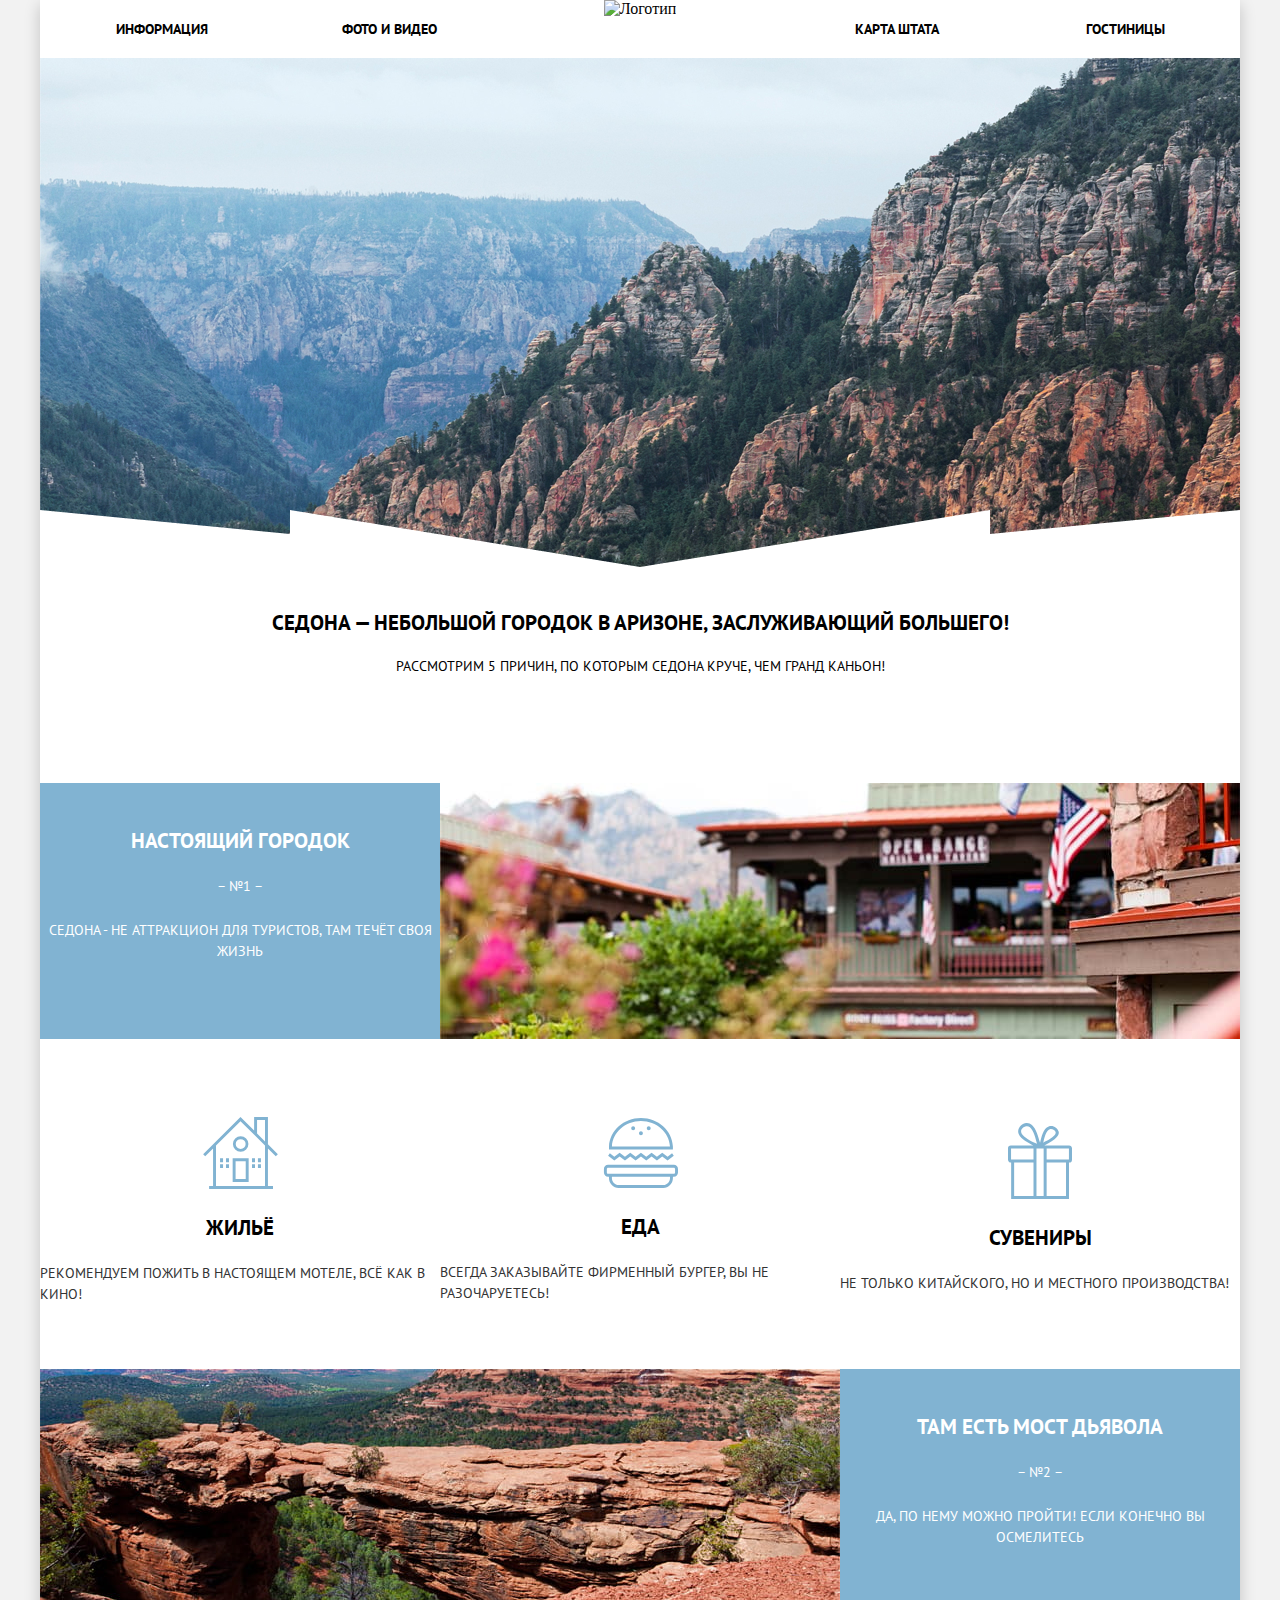
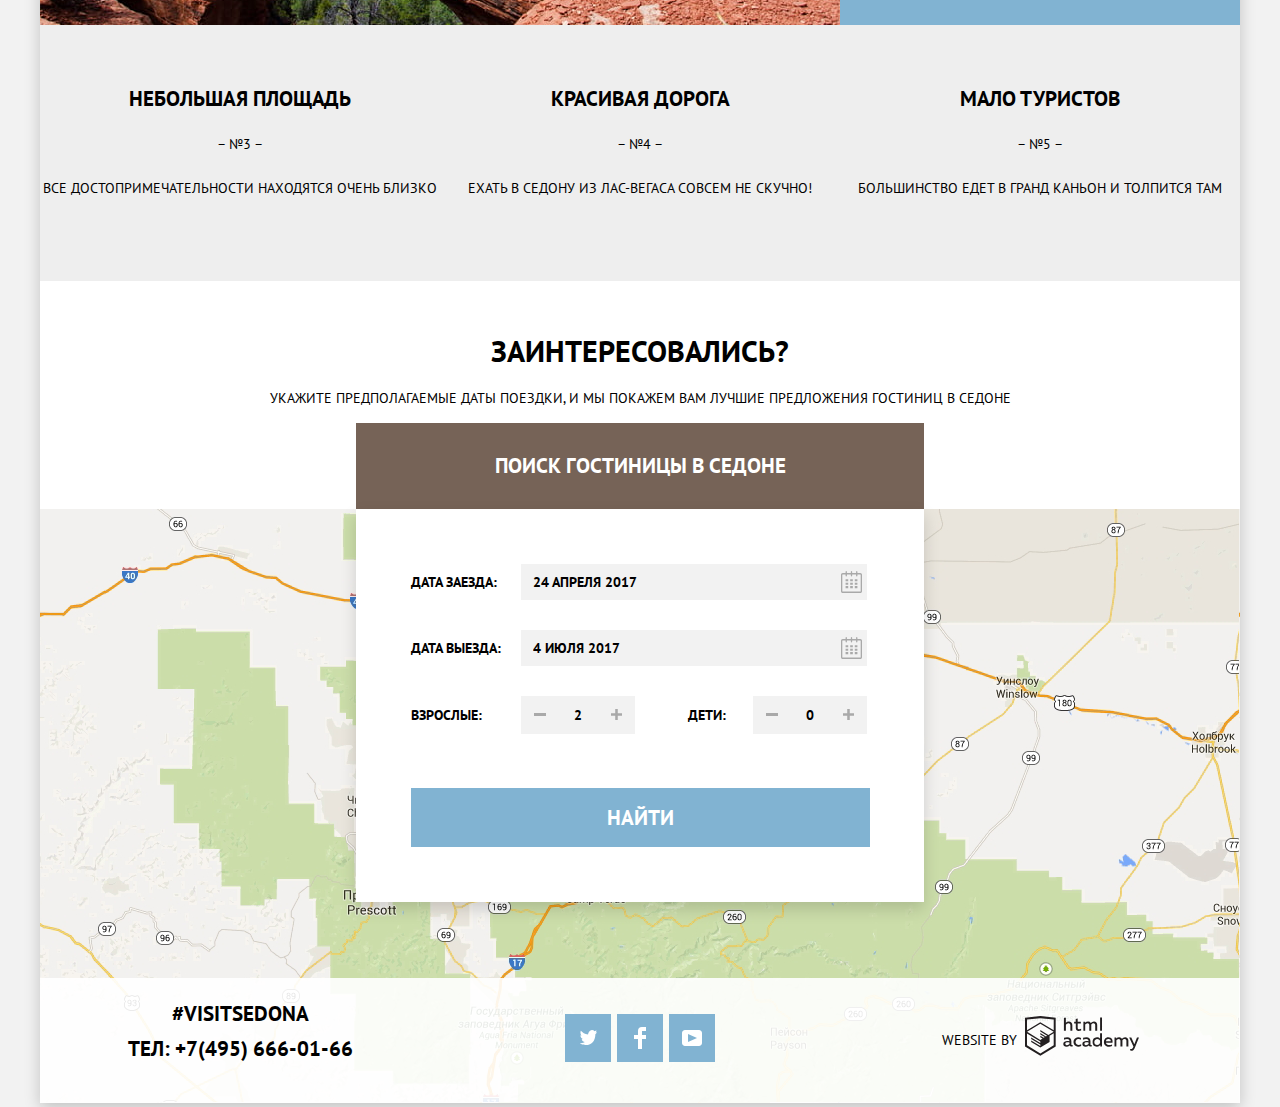
==== index.html @ 623ef182 "Исправления по замечаниям" ====
<!DOCTYPE html>
<html lang="ru">

<head>
    <meta charset="utf-8">
    <title>HTML Academy: Седона</title>
    <link href="https://fonts.googleapis.com/css2?family=PT+Sans:wght@400;700&display=swap" rel="stylesheet">
    <link href="css/normalize.css" rel="stylesheet">
    <link href="css/style.css" rel="stylesheet">
</head>

<body class="container">
    <div class="wrapper">
        <header class="main-header">
            <div>
                <a>
                    <img src="img/logo.svg" width="138" height="70" alt="Логотип">
                </a>
            </div>
            <nav>
                <ul class="main-navigation">
                    <li><a href="blank.html">Информация</a></li>
                    <li><a href="blank.html">Фото и видео</a></li>
                    <li><a href="blank.html">Карта штата</a></li>
                    <li><a href="catalog.html" title="Каталог гостиниц">Гостиницы</a></li>
                </ul>
            </nav>
        </header>

        <main class="center">
            <section class="main-decor">
                <h1 class="visually-hidden">Седона</h1>
                <div class="main-decor-fonts"></div>
            </section>

            <section class="main-title">
                <h2 class="title">Седона — небольшой городок в Аризоне, заслуживающий большего!</h2>
                <p class="title-text">Рассмотрим 5 причин, по которым Седона круче, чем гранд каньон!</p>
            </section>

            <div class="grid-container">
                <section class="content-big-left">
                    <div class="content-left">
                        <h2 class="content-name"> Настоящий городок </h2>
                        <p class="content-number">&ndash; №1 &ndash;</p>
                        <p class="content-text">Седона - не аттракцион для туристов, там течёт своя жизнь</p>
                    </div>
                </section>

                <section class="features">
                    <h3 class="visually-hidden">Преимущества</h3>
                    <ul class="features-list">
                        <li>
                            <h3 class="features-name features-apartment">Жильё</h3>
                            <p class="features-text">Рекомендуем пожить в настоящем мотеле, всё как в кино!</p>
                        </li>
                        <li>
                            <h3 class="features-name features-food">Еда</h3>
                            <p class="features-text">Всегда заказывайте фирменный бургер, вы не разочаруетесь!</p>
                        </li>
                        <li>
                            <h3 class="features-name features-souvenirs">Сувениры</h3>
                            <p class="features-text">Не только китайского, но и местного производства!</p>
                        </li>
                    </ul>
                </section>

                <section class="content-big-right">
                    <div class="content-right">
                        <h2 class="content-name">Там есть мост дьявола</h2>
                        <p class="content-number">&ndash; №2 &ndash;</p>
                        <p class="content-text">Да, по нему можно пройти! Если конечно вы осмелитесь</p>
                    </div>
                </section>

                <section class="content">
                    <ul class="content-list">
                        <li>
                            <h2 class="content-name"> небольшая площадь</h2>
                            <p class="content-number">&ndash; №3 &ndash;</p>
                            <p class="content-text">все достопримечательности находятся очень близко</p>
                        </li>
                        <li>
                            <h2 class="content-name">красивая дорога </h2>
                            <p class="content-number">&ndash; №4 &ndash;</p>
                            <p class="content-text">ехать в седону из лас-вегаса совсем не скучно!</p>
                        </li>
                        <li>
                            <h2 class="content-name">мало туристов</h2>
                            <p class="content-number">&ndash; №5 &ndash;</p>
                            <p class="content-text">большинство едет в гранд каньон и толпится там</p>
                        </li>
                    </ul>
                </section>
            </div>
            <section class="offer">
                <h2 class="offer-title">Заинтересовались?</h2>
                <p class="offer-info">Укажите предполагаемые даты поездки, и мы покажем вам лучшие предложения гостиниц в седоне</p>
                <button class="button button-search" type="button">Поиск гостиницы в седоне</button>
                <form class="modal" action="https://echo.htmlacademy.ru" method="post">
                    <label class="modal-label">
                        <span class="modal-label-text">Дата заезда: </span>
                        <input class="modal-field" name="date-arrival" placeholder="24 апреля 2017" type="text">
                        <svg class="modal-icon" width="21" height="23" viewBox="0 0 21 23" fill="none" xmlns="http://www.w3.org/2000/svg">
                            <path fill-rule="evenodd" clip-rule="evenodd" d="M16.406 3.02498H19.251C20.217 3.02498 21 3.84698 21 4.86198V21.164C21 22.179 20.217 23 19.251 23H1.75C0.784 23 0 22.179 0 21.164V4.86198C0 3.84698 0.784 3.02498 1.75 3.02498H4.593V1.64798C4.593 1.26698 4.887 0.958984 5.25 0.958984C5.612 0.958984 5.906 1.26698 5.906 1.64798V3.02498H9.844V1.64798C9.844 1.26698 10.138 0.958984 10.501 0.958984C10.862 0.958984 11.156 1.26698 11.156 1.64798V3.02498H15.094V1.64798C15.094 1.26698 15.387 0.958984 15.75 0.958984C16.112 0.958984 16.406 1.26698 16.406 1.64798V3.02498ZM19.5646 21.484C19.6466 21.3979 19.691 21.2828 19.688 21.164H19.689V4.86198C19.689 4.60898 19.493 4.40298 19.252 4.40298H16.407V5.78098C16.407 6.16198 16.113 6.46998 15.751 6.46998C15.388 6.46998 15.095 6.16198 15.095 5.78098V4.40298H11.157V5.78098C11.157 6.16198 10.863 6.46998 10.502 6.46998C10.139 6.46998 9.845 6.16198 9.845 5.78098V4.40298H5.907V5.78098C5.907 6.16198 5.613 6.46998 5.251 6.46998C4.888 6.46998 4.594 6.16198 4.594 5.78098V4.40298H1.75C1.50263 4.40953 1.30696 4.61458 1.312 4.86198V21.164C1.30696 21.4114 1.50263 21.6164 1.75 21.623H19.251C19.3698 21.6201 19.4826 21.5701 19.5646 21.484Z" fill="#A9A9A9" />
                            <path fill-rule="evenodd" clip-rule="evenodd" d="M4.59399 9.2251H7.21899V11.2911H4.59399V9.2251ZM4.59399 12.6681H7.21899V14.7351H4.59399V12.6681ZM7.21899 16.1121H4.59399V18.1781H7.21899V16.1121ZM9.18799 16.1121H11.813V18.1781H9.18799V16.1121ZM11.813 12.6681H9.18799V14.7351H11.813V12.6681ZM9.18799 9.2251H11.813V11.2911H9.18799V9.2251ZM16.406 16.1121H13.781V18.1781H16.406V16.1121ZM13.781 12.6681H16.406V14.7351H13.781V12.6681ZM16.406 9.2251H13.781V11.2911H16.406V9.2251Z" fill="#A9A9A9" />
                        </svg>
                    </label>

                    <label class="modal-label">
                        <span class="modal-label-text">Дата выезда:</span>
                        <input class="modal-field" name="date-leaving" placeholder="4 июля 2017" type="text">
                        <svg class="modal-icon" width="21" height="23" viewBox="0 0 21 23" fill="none" xmlns="http://www.w3.org/2000/svg">
                            <path fill-rule="evenodd" clip-rule="evenodd" d="M16.406 3.02498H19.251C20.217 3.02498 21 3.84698 21 4.86198V21.164C21 22.179 20.217 23 19.251 23H1.75C0.784 23 0 22.179 0 21.164V4.86198C0 3.84698 0.784 3.02498 1.75 3.02498H4.593V1.64798C4.593 1.26698 4.887 0.958984 5.25 0.958984C5.612 0.958984 5.906 1.26698 5.906 1.64798V3.02498H9.844V1.64798C9.844 1.26698 10.138 0.958984 10.501 0.958984C10.862 0.958984 11.156 1.26698 11.156 1.64798V3.02498H15.094V1.64798C15.094 1.26698 15.387 0.958984 15.75 0.958984C16.112 0.958984 16.406 1.26698 16.406 1.64798V3.02498ZM19.5646 21.484C19.6466 21.3979 19.691 21.2828 19.688 21.164H19.689V4.86198C19.689 4.60898 19.493 4.40298 19.252 4.40298H16.407V5.78098C16.407 6.16198 16.113 6.46998 15.751 6.46998C15.388 6.46998 15.095 6.16198 15.095 5.78098V4.40298H11.157V5.78098C11.157 6.16198 10.863 6.46998 10.502 6.46998C10.139 6.46998 9.845 6.16198 9.845 5.78098V4.40298H5.907V5.78098C5.907 6.16198 5.613 6.46998 5.251 6.46998C4.888 6.46998 4.594 6.16198 4.594 5.78098V4.40298H1.75C1.50263 4.40953 1.30696 4.61458 1.312 4.86198V21.164C1.30696 21.4114 1.50263 21.6164 1.75 21.623H19.251C19.3698 21.6201 19.4826 21.5701 19.5646 21.484Z" fill="#A9A9A9" />
                            <path fill-rule="evenodd" clip-rule="evenodd" d="M4.59399 9.2251H7.21899V11.2911H4.59399V9.2251ZM4.59399 12.6681H7.21899V14.7351H4.59399V12.6681ZM7.21899 16.1121H4.59399V18.1781H7.21899V16.1121ZM9.18799 16.1121H11.813V18.1781H9.18799V16.1121ZM11.813 12.6681H9.18799V14.7351H11.813V12.6681ZM9.18799 9.2251H11.813V11.2911H9.18799V9.2251ZM16.406 16.1121H13.781V18.1781H16.406V16.1121ZM13.781 12.6681H16.406V14.7351H13.781V12.6681ZM16.406 9.2251H13.781V11.2911H16.406V9.2251Z" fill="#A9A9A9" />
                        </svg>
                    </label>

                    <div class="modal-wrapper">
                            <div class="modal-wrapper-buttons">
                                <button class="button-modal" type="button">
                                    <svg class="button-minus" width="12" height="3" viewBox="0 0 12 3" fill="none" xmlns="http://www.w3.org/2000/svg">
                                        <rect width="12" height="3" fill="#A9A9A9" />
                                    </svg>
                                </button>
                                <label class="modal-label-text" for="adults">Взрослые:</label>
                                <input class="modal-number-input" name="adult" id="adults" placeholder="2" type="text" pattern="[0-9]">
                                <button class="button-modal" type="button">
                                    <svg class="button-plus" width="11" height="11" viewBox="0 0 11 11" fill="none" xmlns="http://www.w3.org/2000/svg">
                                        <path fill-rule="evenodd" clip-rule="evenodd" d="M4.23086 6.76932V11H6.76932V6.76932H11V4.23086H6.76932V0H4.23085V4.23086H0V6.76932H4.23086Z" fill="#A9A9A9" />
                                    </svg>
                                </button>
                            </div>
                               
                            <div class="modal-wrapper-buttons">
                                <button class="button-modal" type="button">
                                    <svg class="button-minus" width="12" height="3" viewBox="0 0 12 3" fill="none" xmlns="http://www.w3.org/2000/svg">
                                        <rect width="12" height="3" fill="#A9A9A9" />
                                    </svg>
                                </button> 
                            <label class="modal-label-text label-text-children" for="children">Дети:</label> 
                            <input class="modal-number-input" name="child" id="children" placeholder="0" type="text" pattern="[0-9]">
                                <button class="button-modal" type="button"> 
                                    <svg class="button-plus" width="11" height="11" viewBox="0 0 11 11" fill="none" xmlns="http://www.w3.org/2000/svg">
                                        <path fill-rule="evenodd" clip-rule="evenodd" d="M4.23086 6.76932V11H6.76932V6.76932H11V4.23086H6.76932V0H4.23085V4.23086H0V6.76932H4.23086Z" fill="#A9A9A9" />
                                    </svg>
                                </button>
                             </div>   
                    </div>
                    <button class="button find-button" type="submit">Найти</button>
                </form>
            </section>
            <div class="map"><iframe class="map-frame" src="https://www.google.com/maps/embed?pb=!1m18!1m12!1m3!1d104770.38018730558!2d-111.86517855273749!3d34.85435832354931!2m3!1f0!2f0!3f0!3m2!1i1024!2i768!4f13.1!3m3!1m2!1s0x872da132f942b00d%3A0x5548c523fa6c8efd!2z0KHQtdC00L7QvdCwLCDQkNGA0LjQt9C-0L3QsCA4NjMzNiwg0KHQqNCQ!5e0!3m2!1sru!2sru!4v1601949212364!5m2!1sru!2sru" width="1200" height="594" style="border:0;" allowfullscreen="" aria-hidden="false" tabindex="0"></iframe></div>
        </main>

        <footer class="page-footer">
            <section class="contacts">
                <h2 class="visually-hidden">Контакты</h2>
                <span>#visitSEDONA</span>
                <p>ТЕЛ: <a class="contacts-phone" href="tel:+7(495)666-01-66">+7(495) 666-01-66</a></p>
            </section>

            <section>
                <h2 class="visually-hidden">Социальные сети</h2>
                <ul class="socials-list">
                    <li>
                        <a class="social-button" href="https://twitter.com/?lang=ru" title="Твиттер" target="_blank">
                            <svg width="17" height="17" fill="none" xmlns="http://www.w3.org/2000/svg">
                                <path d="M10.95 1.14a3.1 3.1 0 013.58 1.18c.67-.23 1.33-.48 2-.7a2.34 2.34 0 01-.85 1.76c.69.17 1.3-.49 1.3-.49-.16 1-1 1.79-1.56 2.03C15.2 11.67 12.25 16.13 5.34 16H4.9c-.41 0-4.17-.46-4.9-1.89 2.27.2 3.9-.42 4.7-1.18-.97-.3-2.69-.47-2.99-2.95.35.11.57.23 1.2.12C1.7 9.25.36 8.53.44 6.33a1.9 1.9 0 001.34.47c-.7-.24-1.97-3.36-.9-4.95 1.82 1.85 3.74 3.6 7.16 3.77.2-2.29 1.13-3.83 2.9-4.48z" fill="#fff" />
                            </svg>
                        </a>
                    </li>
                    <li>
                        <a class="social-button" href="https://ru-ru.facebook.com/" title="Фейсбук" target="_blank">
                            <svg width="12" height="22" fill="none" xmlns="http://www.w3.org/2000/svg">
                                <path d="M12 4V0H8a4 4 0 00-4 4v4H0v4h4v10h4V12h4V8H8V4h4z" fill="#fff" />
                            </svg>
                        </a>
                    </li>
                    <li>
                        <a class="social-button" href="https://www.youtube.com/?gl=RU&hl=ru" title="Ютуб" target="_blank">
                            <svg width="20" height="16" fill="none" xmlns="http://www.w3.org/2000/svg">
                                <path fill-rule="evenodd" clip-rule="evenodd" d="M3 0h14c1.65 0 3 1.35 3 3v10c0 1.65-1.35 3-3 3H3c-1.65 0-3-1.35-3-3V3c0-1.65 1.35-3 3-3zm3.027 4.002v7.996L15.014 8 6.027 4.002z" fill="#fff" />
                            </svg>
                        </a>
                    </li>
                </ul>
            </section>
            <div class="copyright">
                <span>Website by</span>
                <a class="copyright-link" href="https://htmlacademy.ru/intensive/htmlcss" target="_blank" title="Курс профессиональной вёрстки сайтов">
                    <svg width="114" height="40" fill="none" xmlns="http://www.w3.org/2000/svg">
                        <path fill-rule="evenodd" clip-rule="evenodd" d="M15.52.06h-.17L0 1.72v28.77l15.35 9.35 15.35-9.35V1.72L15.52.06zm61.5 1.56h-1.93v13.11h1.93V1.63zm-36.16.01v5.14a3.98 3.98 0 012.85-1.23c.97-.06 1.92.3 2.62 1 .69.7 1.06 1.67 1.01 2.67v5.55h-1.97v-5.3c.05-.51-.1-1.03-.41-1.43a1.9 1.9 0 00-1.3-.72h-.3c-1.01.06-1.93.62-2.46 1.5v5.95h-2V1.63h1.96zm36.16 28.85h-1.74v-1.42a4.06 4.06 0 01-3.37 1.66 4.7 4.7 0 01-4.33-4.74 4.7 4.7 0 014.33-4.73c1.21-.04 2.37.47 3.17 1.4v-5.33h1.94v13.16zm-29.95-1.42c.2 0 .39-.04.58-.1v1.43c-.4.15-.82.23-1.25.22a1.76 1.76 0 01-1.76-1.08 5.04 5.04 0 01-3.31 1.17c-1.6 0-3.07-.9-3.07-2.75 0-2.3 2.1-3.01 3.91-3.01.77.01 1.54.1 2.29.27v-.33c0-1.07-.8-1.9-2.31-1.9-1.1 0-2.17.23-3.17.68v-1.83c1.09-.38 2.22-.58 3.37-.6 2.49 0 4.02 1.22 4.02 3.95v3.23a.6.6 0 00.13.43c.1.12.23.2.39.2h.18v.02zm-6.8-1.22c.03.39.2.75.5 1 .28.26.66.38 1.04.35h.12c.95 0 1.87-.39 2.54-1.08v-1.53c-.63-.14-1.27-.21-1.91-.23-1.05 0-2.28.36-2.28 1.49zm15.75-5.9a5.18 5.18 0 00-2.7-.7h-.38c-1.2.05-2.35.58-3.18 1.48-.83.9-1.27 2.1-1.23 3.34v.44a4.48 4.48 0 004.72 4.23c1 .03 2-.18 2.91-.61v-1.85c-.78.45-1.67.69-2.56.7a2.88 2.88 0 01-2.66-1.43 3.02 3.02 0 010-3.07 2.88 2.88 0 012.66-1.43c.86 0 1.7.26 2.42.75v-1.85zm10.13 7.12c.2 0 .4-.04.58-.1v1.43c-.4.15-.82.23-1.24.22a1.76 1.76 0 01-1.77-1.08 5.04 5.04 0 01-3.3 1.17c-1.6 0-3.08-.9-3.08-2.75 0-2.3 2.11-3.01 3.92-3.01.77.01 1.53.1 2.29.27v-.33c0-1.07-.8-1.9-2.32-1.9-1.09 0-2.16.23-3.16.68v-1.83c1.08-.38 2.22-.58 3.37-.6 2.49 0 4.02 1.22 4.02 3.95v3.23a.6.6 0 00.12.43c.1.12.24.2.4.2h.17v.02zm-6.3-.21c-.29-.26-.47-.62-.5-1.01h.03c0-1.13 1.16-1.49 2.28-1.49.64.02 1.28.1 1.9.23v1.53a3.54 3.54 0 01-2.54 1.08h-.11a1.4 1.4 0 01-1.05-.34zm9.48-2.92c0-1.64 1.3-2.98 2.9-2.98l.03.06c1.21 0 2.31.73 2.8 1.86v2.16a3.02 3.02 0 01-2.82 1.88 2.95 2.95 0 01-2.91-2.98zm14.02-4.68c3.5 0 4.7 2.89 4.13 5.49h-6.56c.22 1.62 1.76 2.28 3.37 2.28.96 0 1.91-.22 2.78-.64v1.73c-1 .43-2.08.64-3.16.61-2.67 0-5.01-1.53-5.01-4.77a4.57 4.57 0 011.14-3.27c.8-.89 1.9-1.41 3.08-1.46h.23v.03zm-2.48 3.93a2.42 2.42 0 012.57-2.27h.05c.62-.06 1.23.17 1.67.62.44.45.67 1.08.62 1.71h-4.91v-.06zm8.62 5.28V21.5h1.74v1.07a3.98 3.98 0 012.93-1.37 3 3 0 012.79 1.52 4.3 4.3 0 013.07-1.44 3.2 3.2 0 012.49 1.01c.64.69.97 1.63.88 2.58v5.61h-2v-5.55c.05-.46-.08-.91-.37-1.27a1.67 1.67 0 00-1.13-.62h-.27c-.87.05-1.67.5-2.19 1.2v6.24h-2v-5.55c.04-.46-.1-.92-.38-1.27-.29-.35-.7-.57-1.15-.61h-.21c-.94.08-1.8.6-2.33 1.4v6.07h-1.83l-.04-.06zm24.49-8.99h-2l-2.66 6.8-3.01-6.78h-2.11l4.22 9.06-.18.45c-.52 1.36-1.24 2.05-2.19 2.05-.3 0-.6-.04-.9-.13v1.7c.39.1.78.14 1.17.15 1.33 0 2.58-.75 3.53-3.09l4.13-10.2zM52.68 5.8V2.55l-1.95.46v2.72h-1.59V7.5h1.65V12c-.07.83.23 1.64.82 2.21.59.58 1.4.85 2.2.75.79 0 1.58-.12 2.33-.38v-1.73c-.57.24-1.17.36-1.78.36-1.14 0-1.67-.39-1.67-1.58v-4.1h3.16V5.78H52.7zm5.7 8.96v-9h1.76v1.08a3.98 3.98 0 012.92-1.38A3 3 0 0165.8 6.9a4.3 4.3 0 013.07-1.44 3.2 3.2 0 012.5 1.05c.63.7.94 1.66.84 2.62v5.62h-2V9.2c.04-.46-.1-.91-.37-1.27a1.67 1.67 0 00-1.14-.62h-.24c-.86.05-1.66.5-2.18 1.2v6.24h-2V9.2c.04-.46-.1-.91-.37-1.27a1.67 1.67 0 00-1.13-.62h-.25c-.94.08-1.8.6-2.33 1.39v6.07H58.4zM28.7 29.3v.02-.02zm0-11.98V29.3l-13.35 8.13L2 29.32v-11.8L15.3 25.6v1.42l-9.1-5.5v1.41l9.15 5.62v1.5L6.19 24.5v1.45l9.16 5.62 9.23-5.65v-6.1l4.12-2.5zm0-1.54l-3.66 2.16-1.7 1.07-8.03-4.93v1.42l6.85 4.23-.15.1-1.06.58-5.66-3.46v1.45l4.47 2.72-1.05.72-3.38-2.05v1.41l2.22 1.34-2.25 1.36L2.1 15.86l13.2-8.13 13.4 8.05zM15.3 6.28l13.42 8.07V3.56L15.36 2.13 2.02 3.56v10.8l13.27-8.09z" fill="#231F20" />
                    </svg>
                </a>
            </div>
        </footer>
    </div>
    <!-- <p>Репозиторий создан для обучения на профессиональном онлайн‑курсе «<a href="https://htmlacademy.ru/intensive/htmlcss">HTML и CSS, уровень 1</a>».</p> -->

</body>

</html>
---- css/style.css ----
/* Variables */

:root {
    --shadow-grey: rgba(0, 1, 1, 0.2);

    --brand-color: #FFFFFF;
    --brand-font-color: #000000;

    --dirty-white: rgba(255, 255, 255, 0.9);
    --special-white: rgba(255, 255, 255, 0.3);
    --light-white: rgba(0, 0, 0, 0.3);
    --shadow-form: rgba(0, 1, 1, 0.15);

    --dark-black: #231F20;

    --basic-blue: #81B3D2;
    --dark-blue: #669EC0;
    --extra-dark-blue: #5496BD;

    --dirty-grey: #333333;
    --basic-grey: #EEEEEE;
    --calm-grey: #CACACA;
    --dark-grey: #F2F2F2;
    --darkest-grey: #A9A9A9;
    --rate-grey: #666666;

    --basic-brown: #766357;
    --dark-brown: #604E43;
    --extra-dark-brown: #503E33;

    --form-field-hover: #EBEBEB;
    --form-field-border: #E5E5E5;

    --range-bg: #ABABAB;

    --brand-font: "PT Sans", Arial, sans-serif;
}

/* Global */

body {
    width: 100%;
    height: 100%;
}

a {
    text-decoration: none;
}

img {
    max-width: 100%;
    height: auto;
}

.container {
    display: grid;
    grid-template-rows: min-content auto min-content;
    margin: 0 auto;
    background: var(--dark-grey);
}

.wrapper {
    position: relative;
    width: 1200px;
    height: 100%;
    margin: 0 auto;
    background-color: var(--brand-color);
    box-shadow: 0px 5px 15px var(--shadow-grey);
}

.visually-hidden {
    position: absolute;
    clip: rect(0 0 0 0);
    width: 1px;
    height: 1px;
    margin: -1px;
}

/* Header */

.main-header {
    background-color: var(--brand-color);
    grid-row: 1/2;
    display: flex;
    justify-content: center;
    align-items: center;
    min-height: 56px;
}

.main-header div {
    position: absolute;
    top: 0;
    justify-self: center;
    z-index: 1;
}

.main-navigation {
    list-style: none;
    background-color: var(--brand-color);
    display: flex;
    padding: 0;
}

.main-navigation li:nth-child(1) {
    padding: 0 67px 0 72px;
}

.main-navigation li:nth-child(2) {
    padding: 0 209px 0 67px;
}

.main-navigation li:nth-child(3) {
    padding: 0 73.5px 0 209px;
}

.main-navigation li:nth-child(4) {
    padding: 0 72px 0 73.5px;
}

.main-navigation a {
    font-family: var(--brand-font);
    font-style: normal;
    font-weight: bold;
    font-size: 14px;
    line-height: 26px;
    text-transform: uppercase;
    color: var(--brand-font-color);
}

.main-navigation a:hover {
    color: var(--basic-blue);
}

.main-navigation a:active {
    color: var(--light-white);
}

.main-navigation-selected a,
.main-navigation-selected a:hover,
.main-navigation-selected a:active {
    color: var(--basic-brown);
}

/* Main content*/

.center {
    background-color: var(--brand-color);
    grid-row: 2/3;
}

.main-decor {
    position: relative;
    min-height: 509px;
    background: url("../img/main-background.jpg") no-repeat;
}

.main-decor-fonts::before {
    position: absolute;
    content: "";
    width: 457px;
    height: 350px;
    background-image: url("../img/welcome.png");
    background-repeat: no-repeat;
    top: 50%;
    left: 50%;
    transform: translate(-50%, -50%);
}

.main-decor-fonts::after {
    position: absolute;
    content: "";
    height: 57px;
    width: 1200px;
    background-image: url("../img/border.png");
    background-repeat: no-repeat;
    bottom: 0;
}

.main-title {
    min-height: 173.5px;
}

.title {
    font-family: var(--brand-font);
    font-weight: bold;
    font-size: 21px;
    line-height: 26px;
    text-transform: uppercase;
    text-align: center;
    margin-top: 42.5px;
}

.title-text {
    font-family: var(--brand-font);
    font-weight: normal;
    font-size: 14px;
    line-height: 26px;
    text-transform: uppercase;
    text-align: center;
    margin-bottom: 51px;
}

.grid-container {
    display: grid;
    grid-template-rows: 256px 330px 256px 256px;
    grid-template-columns: 400px 400px 400px;
}

.content-big-left {
    color: var(--brand-color);
    grid-column: 1/5;
    grid-row: 1/2;
    display: grid;
    grid-template-columns: 400px 800px;
    background-image: url("../img/town.jpg");
    background-position: right;
    background-repeat: no-repeat;
}

.content-left {
    background-color: var(--basic-blue);
    grid-column: 1/2;
}

.content-name {
    font-family: var(--brand-font);
    font-weight: bold;
    font-size: 21px;
    line-height: 21px;
    text-transform: uppercase;
    text-align: center;
    margin-top: 47px;
}

.content-number {
    font-family: var(--brand-font);
    font-weight: normal;
    font-size: 14px;
    line-height: 21px;
    text-transform: uppercase;
    text-align: center;
    margin-top: 25px;
}

.content-text {
    font-family: var(--brand-font);
    font-weight: normal;
    font-size: 14px;
    line-height: 21px;
    text-transform: uppercase;
    text-align: center;
    margin-top: 23px;
}

.features {
    background-color: var(--brand-color);
    grid-column: 1/5;
    grid-row: 2/3;
}

.features-list {
    list-style: none;
    padding: 0;
    margin: 0;
    display: grid;
    grid-template-columns: 1fr 1fr 1fr;
    grid-template-rows: 330px;
}

.features-name {
    font-family: var(--brand-font);
    font-weight: bold;
    font-size: 21px;
    line-height: 21px;
    text-transform: uppercase;
    text-align: center;
    align-content: center;
    margin-top: 28px;
}

.features-text {
    font-family: var(--brand-font);
    font-weight: normal;
    font-size: 14px;
    line-height: 21px;
    text-transform: uppercase;
    color: var(--dirty-grey);
    margin-top: 25px;
}

.features-apartment:before {
    display: block;
    content: "";
    width: 75px;
    height: 72px;
    margin: 50px auto 28px;
    background-image: url("../img/apartments.svg");
    background-repeat: no-repeat;
}

.features-food:before {
    display: block;
    content: "";
    width: 75px;
    height: 70px;
    margin: 51px auto 28px;
    background-image: url("../img/food.svg");
    background-repeat: no-repeat;
}

.features-souvenirs:before {
    display: block;
    content: "";
    width: 64px;
    height: 77px;
    margin: 55px auto 28px;
    background-image: url("../img/souvernirs.svg");
    background-repeat: no-repeat;
}

.content-big-right {
    color: var(--brand-color);
    grid-column: 1/5;
    grid-row: 3/4;
    display: grid;
    grid-template-columns: 800px 400px;
    background-image: url("../img/bridge.jpg");
    background-position: left;
    background-repeat: no-repeat;
}

.content-right {
    background-color: var(--basic-blue);
    grid-column: 2/4;
}

.content {
    background-color: var(--basic-grey);
    grid-column: 1/5;
    grid-row: 4/5;
}

.content-list {
    list-style: none;
    display: grid;
    grid-template-columns: 400px 400px 400px;
    padding: 0;
}

.offer {
    position: relative;
    background: var(--brand-color);
    text-align: center;
}

.offer-title {
    font-family: var(--brand-font);
    font-weight: bold;
    font-size: 30px;
    line-height: 24px;
    text-transform: uppercase;
    margin-top: 58px;
}

.offer-info {
    font-family: var(--brand-font);
    font-weight: normal;
    font-size: 14px;
    line-height: 21px;
    text-transform: uppercase;
}

/* Button search */

.button {
    padding: 0;
    border: none;
    font: inherit;
    color: inherit;
    background-color: transparent;
    cursor: pointer;
    outline: none;
}

.button-search {
    color: var(--brand-color);
    background-color: var(--basic-brown);
    font-family: var(--brand-font);
    font-weight: bold;
    font-size: 21px;
    line-height: 26px;
    text-transform: uppercase;
    width: 568px;
    padding: 30px 0;
}

.button-search:hover {
    background-color: var(--dark-brown);
}

.button-search:active {
    color: var(--special-white);
    background-color: var(--extra-dark-brown);
}

/* форма */

.modal {
    position: absolute;
    top: 100%;
    left: 316px;
    max-width: 568px;
    margin: 0 auto;
    background-color: var(--brand-color);
    box-shadow: 0px 7px 15px var(--shadow-form);
    box-sizing: border-box;
    padding: 55px;
    z-index: 5;
}

.modal-label {
    position: relative;
    display: flex;
    align-items: center;
    margin-bottom: 30px;
}

.modal-label-text {
    font-family: var(--brand-font);
    font-style: normal;
    font-weight: bold;
    font-size: 14px;
    line-height: 26px;
    text-transform: uppercase;
    display: inline-block;
    width: 110px;
    text-align: left;
    order: -1;
}

.label-text-children {
    width: 65px;
    margin-left: 53px;
}

.modal-field {
    height: 36px;
    background-color: var(--dark-grey);
    border: none;
    outline: none;
    padding: 0;
    width: 346px;
    box-sizing: border-box;
    padding: 6px 7px 6px 12px;
    font-family: var(--brand-font);
    font-style: normal;
    font-weight: bold;
    font-size: 14px;
    line-height: 26px;
    text-transform: uppercase;
}


.modal-field:hover {
    background-color: var(--form-field-hover);
}

.modal-field:focus {
    border: 2px solid var(--form-field-border);
    background-color: var(--brand-color);
}

.modal-icon {
    position: absolute;
    right: 7px;
}

.modal-icon:hover path {
    fill: var(--brand-color);
}

.modal-icon:active path {
    fill: var(--basic-blue);
}

.modal-wrapper {
    display: flex;
    align-items: center;
    justify-content: left;
    margin-bottom: 54px;
}

.modal-wrapper-buttons {
    display: flex;
    align-items: center;
    justify-content: center;
}

.modal-number-input {
    font-family: var(--brand-font);
    font-style: normal;
    font-weight: bold;
    font-size: 14px;
    line-height: 26px;
    text-transform: uppercase;
    max-width: 38px;
    min-height: 38px;
    padding: 0;
    background-color: var(--dark-grey);
    border: none;
    text-align: center;
    box-sizing: border-box;
    padding: 0;
}

.modal-number-input:hover {
    border: none;
    background-color: var(--form-field-hover);
}

.modal-number-input:focus {
    border: 2px solid var(--form-field-border);
    outline: none;
    background-color: var(--brand-color);
}

input::-webkit-input-placeholder {
    font-family: var(--brand-font);
    font-style: normal;
    font-weight: bold;
    font-size: 14px;
    line-height: 26px;
    text-transform: uppercase;
    color: var(--brand-font-color);
}

.button-modal {
    border: none;
    outline: none;
    background-color: var(--dark-grey);
    width: 38px;
    height: 38px;
    padding: 0;
}

.button-modal:hover path,
.button-modal:hover rect {
    fill: var(--brand-font-color);
}

.button-modal:active path,
.button-modal:active rect {
    fill: var(--basic-blue);
}

.button-minus {
    margin: 17.5px auto;
}

.button-plus {
    margin: 13.5px auto;
}

.find-button {
    font-family: var(--brand-font);
    font-style: normal;
    font-weight: bold;
    font-size: 21px;
    line-height: 27px;
    text-transform: uppercase;
    background-color: var(--basic-blue);
    color: var(--brand-color);
    padding: 16px 196px;
}

.find-button:hover {
    background-color: var(--dark-blue);
}

.find-button:active {
    background-color: var(--extra-dark-blue);
    color: var(--special-white);
}

/* карта */

.map {
    height: 594px;
    background-image: url(../img/map.png);
    top: 0;
    padding: 0;
    margin: 0;
}

/* Footer */

.page-footer {
    position: absolute;
    bottom: 0;
    background-color: var(--dirty-white);
    min-height: 125px;
    min-width: 1200px;
    grid-row: 3/4;
    display: grid;
    grid-template-columns: 1fr 1fr 1fr;
    z-index: 2;
}

.page-footer-catalog {
    background-color: var(--dirty-white);
    min-height: 125px;
    min-width: 1200px;
    grid-row: 3/4;
    display: grid;
    grid-template-columns: 1fr 1fr 1fr;
}

.contacts {
    color: var(--brand-font-color);
    font-family: var(--brand-font);
    font-weight: bold;
    font-size: 21px;
    line-height: 26px;
    text-transform: uppercase;
    text-align: center;
}

.contacts span {
    display: inline-block;
    margin-top: 23px;
}

.contacts p {
    color: var(--brand-font-color);
    margin-top: 9px;
}

.contacts a {
    color: var(--brand-font-color);
}

.socials-list {
    list-style: none;
    display: flex;
    justify-content: center;
    padding: 0;
    margin-top: 36px;
    gap: 6px;
}

.social-button {
    background-color: var(--basic-blue);
    color: var(--brand-color);
    display: flex;
    align-items: center;
    justify-content: center;
    width: 46px;
    height: 48px;
}

.social-button:hover {
    background-color: var(--dark-blue);
}

.social-button:active {
    background-color: var(--extra-dark-blue);
    color: var(--light-white);
}

.copyright {
    font-family: var(--brand-font);
    font-weight: normal;
    font-size: 14px;
    line-height: 26px;
    text-transform: uppercase;
    text-align: center;
    display: flex;
    margin-top: 38px;
    justify-content: center;
}

.copyright span {
    margin: 11px 8px 45px 0;
}

.copyright-link {
    color: var(--dark-black);
}

.copyright-link:hover path {
    fill: var(--basic-blue);
}

.copyright-link:active path {
    fill: var(--darkest-grey);
}

/* Catalog */

.wrapper-catalog {
    width: 1200px;
    height: 100%;
    margin: 0 auto;
    background-color: var(--brand-color);
    box-shadow: 0px 5px 15px var(--shadow-grey);
}

.selector {
    background-image: url(../img/catalog-background.jpg);
    background-repeat: no-repeat;
}

.selector-form {
    display: flex;
    flex-wrap: wrap;
    min-height: 217px;
}

.selector-fieldset {
    padding: 0;
    margin: 0;
    margin-top: 26px;
    border: none;
}

.selector-fieldset ul {
    list-style: none;
    padding: 0;
    margin: 0;
    margin-bottom: 31px;
    font-family: var(--brand-font);
    color: var(--brand-color);
    font-style: normal;
    font-weight: normal;
    font-size: 14px;
    line-height: 21px;
    text-transform: uppercase;
    margin-top: 25px;
}

.selector-fieldset legend {
    font-family: var(--brand-font);
    color: var(--brand-color);
    font-style: normal;
    font-weight: bold;
    font-size: 16px;
    line-height: 21px;
    text-transform: uppercase;
}

.selector-list li {
    margin-bottom: 25px;
}

.check {
    padding-left: 40px;
}

.check-input {
    -webkit-appearance: none;
    -moz-appearance: none;
    appearance: none;
    position: absolute;
}

.check__box {
    position: absolute;
    width: 27px;
    height: 23px;
    background-image: url(../img/checkbox-off.svg);
    background-repeat: no-repeat;
    margin-left: -40px;
    cursor: pointer;
}

.check-input:checked + .check__box {
    background-image: url(../img/checkbox-on.svg);
}

.check-input:disabled + .check__box {
    background-image: url(../img/checkbox-off-disabled.svg);
}

.check-input:checked:disabled + .check__box {
    background-image: url(../img/checkbox-on-disabled.svg);
}

.infrastructure {
    margin-left: 72px;
}

.house-type {
    margin-left: 118px;
}

.price-range {
    margin-left: auto;
    margin-right: 72px;
}

.price-controls {
    display: flex;
    font-family: var(--brand-font);
    font-size: 14px;
    line-height: 21px;
    text-transform: uppercase;
    color: var(--brand-color);
    border: 2px solid var(--brand-color);
    border-radius: 2px;
    width: 313px;
    height: 32px;
    margin-top: 10px;
}

.price-controls .price-controls-input {
    width: 66px;
    padding: 0;
    border: none;
    background: none;
    color: var(--brand-color);
}

.min-price {
    position: relative;
    margin-top: 5px;
    margin-left: 64px;
}

.min-price::after {
    position: absolute;
    content: "";
    width: 2px;
    height: 22px;
    background-color: var(--brand-color);
    left: 93px;
    top: 0;
}

.max-price {
    margin-top: 5px;
    margin-left: auto;
    margin-right: 15px;
}

.range-controls {
    position: relative;
    height: 22px;
    padding-top: 11px;
    padding-left: 2px;
    padding-right: 2px;
    border-radius: 5px;
    margin-top: 9px;
    margin-bottom: 14px;
}

.scale {
    height: 2px;
    background: var(--special-white);
}

.range-controls .bar {
    width: 82%;
    height: 2px;
    background: var(--brand-color);
}

.range-controls .toggle {
    position: absolute;
    top: 2px;
    left: 0;
    width: 4px;
    height: 4px;
    padding: 0;
    border: 8px solid var(--brand-color);
    background-color: var(--range-bg);
    border-radius: 50%;
    box-shadow: 0 2px 0 0 var(--range-bg);
    cursor: pointer;
}

.range-controls .toggle:hover {
    transform: scale(1.1);
}

.range-controls .toggle-max {
    left: 253px;
}

.button-selector {
    width: 137px;
    height: 36px;
    background: transparent;
    border: 2px solid var(--brand-color);
    border-radius: 2px;
    font-family: var(--brand-font);
    font-style: normal;
    font-weight: normal;
    text-transform: uppercase;
    font-size: 14px;
    line-height: 21px;
    color: var(--brand-color);
    margin-left: 86px;
    margin-bottom: 32px;
}

.button-selector:hover {
    background-color: var(--brand-color);
    color: var(--brand-font-color);
}

.filter {
    background-color: var(--brand-color);
    display: flex;
    align-items: center;
    margin-right: 73px;
}

.filter-result {
    font-family: var(--brand-font);
    font-style: normal;
    font-weight: bold;
    font-size: 21px;
    line-height: 26px;
    text-transform: uppercase;
    margin: 29px 0 31px 73px;
}

.filter-sorting {
    font-family: var(--brand-font);
    font-style: normal;
    font-weight: normal;
    font-size: 12px;
    line-height: 18px;
    text-transform: uppercase;
    margin-left: 46px;
}

.filter-button-selected {
    font-family: var(--brand-font);
    font-size: 12px;
    line-height: 18px;
    text-transform: uppercase;
    color: var(--basic-blue);
    background-color: var(--brand-color);
    border: none;
    margin-left: 40px;
}

.filter-button {
    font-family: var(--brand-font);
    font-size: 12px;
    line-height: 18px;
    text-transform: uppercase;
    color: var(--light-white);
    background-color: var(--brand-color);
    border-bottom: 1px dashed var(--basic-blue);
    margin-left: 32px;
}

.filter-button:hover {
    color: var(--basic-blue);
}

.filter-button:active {
    color: var(--brand-font-color);
    border: none;
}

.buttons-direction {
    margin-left: auto;
    display: flex;
    justify-content: flex-end;
    gap: 12px;
}

.direction path {
    fill: var(--calm-grey);
}

.direction:hover path {
    fill: var(--brand-font-color);
}

.direction:active path {
    fill: var(--basic-blue);
}

.direction-up path{
    fill: var(--calm-grey);
}

.direction-down path {
    fill: var(--basic-blue);
}

/* Hotels */

.hotel {
    background-color: var(--brand-color);
}

.hotel-list {
    list-style: none;
    margin: 0;
    padding: 0;
    border-top: 1px solid var(--form-field-border);
}

.hotel-list-item {
    display: flex;
    flex-wrap: wrap;
    min-height: 150px;
    align-items: center;
    border-bottom: 1px solid var(--form-field-border);
    padding: 0 72px;
}

.hotel-photo {
    margin-bottom: 0;
}

.hotel-card {
    margin: 23px 0 30px 29px;
}

.hotel-name {
    margin: 0;
}

.booking,
.details {
    display: inline-block;
}

.booking p,
.details p {
    color: var(--brand-font-color);
    font-family: var(--brand-font);
    font-style: normal;
    font-weight: normal;
    font-size: 14px;
    line-height: 21px;
    text-transform: uppercase;
    margin-top: 7px;
    margin-bottom: 16px;
}

.rates {
    margin: auto 0 30px auto;
}

.stars {
    display: flex;
    justify-content: flex-end;
    gap: 5px;
}

.hotel-rate {
    display: block;
    margin: 47px 0 0 auto;
    width: 83px;
    padding: 3px 12px 3px 15px;
    background-color: var(--dark-grey);
    color: var(--rate-grey);
}

.hotel-link {
    color: var(--brand-font-color);
    font-family: var(--brand-font);
    font-style: normal;
    font-weight: bold;
    font-size: 21px;
    line-height: 26px;
    text-transform: uppercase;
}

.hotel-link:hover {
    color: var(--basic-blue);
}

.hotel-link:active {
    color: var(--light-white);
}

.hotel-button-more,
.hotel-button-booking,
.hotel-rate {
    font-family: var(--brand-font);
    font-style: normal;
    font-weight: normal;
    font-size: 14px;
    line-height: 21px;
    text-transform: uppercase;
}

.hotel-button-more {
    background-color: var(--basic-blue);
    color: var(--brand-color);
    padding: 3px 16px 3px 17px;
}

.hotel-button-more:hover {
    background-color: var(--dark-blue);
}

.hotel-button-more:active {
    color: var(--special-white);
    background-color: var(--extra-dark-blue);
}

.hotel-button-booking {
    background-color: var(--basic-brown);
    color: var(--brand-color);
    padding: 3px 16px 3px 17px;
}

.hotel-button-booking:hover {
    background-color: var(--dark-brown);
}

.hotel-button-booking:active {
    color: var(--special-white);
    background-color: var(--extra-dark-brown);
}

/* blank */

.blank-text {
    font-family: var(--blank-font);
    font-weight: bold;
    font-size: 40px;
    line-height: 36px;
    text-align: center;
}

.blank-text a {
    color: var(--extra-dark-blue);
}
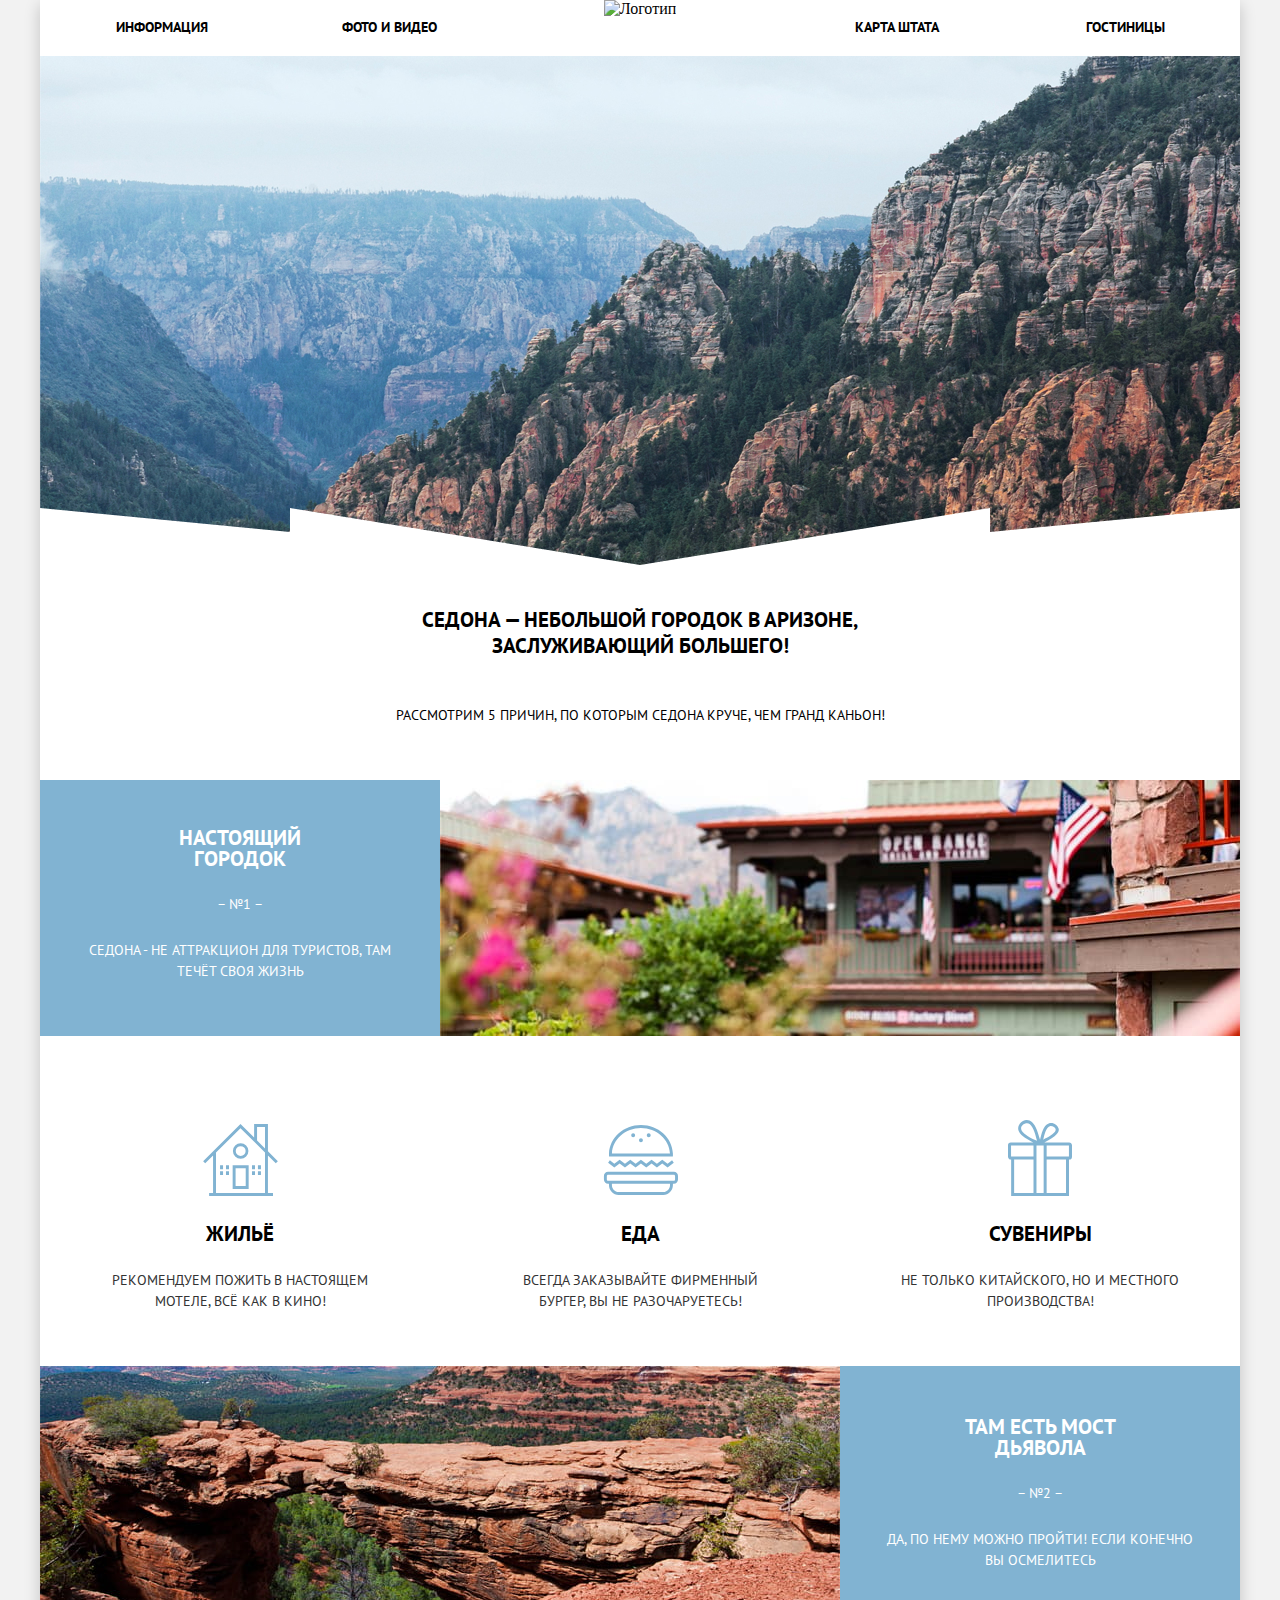
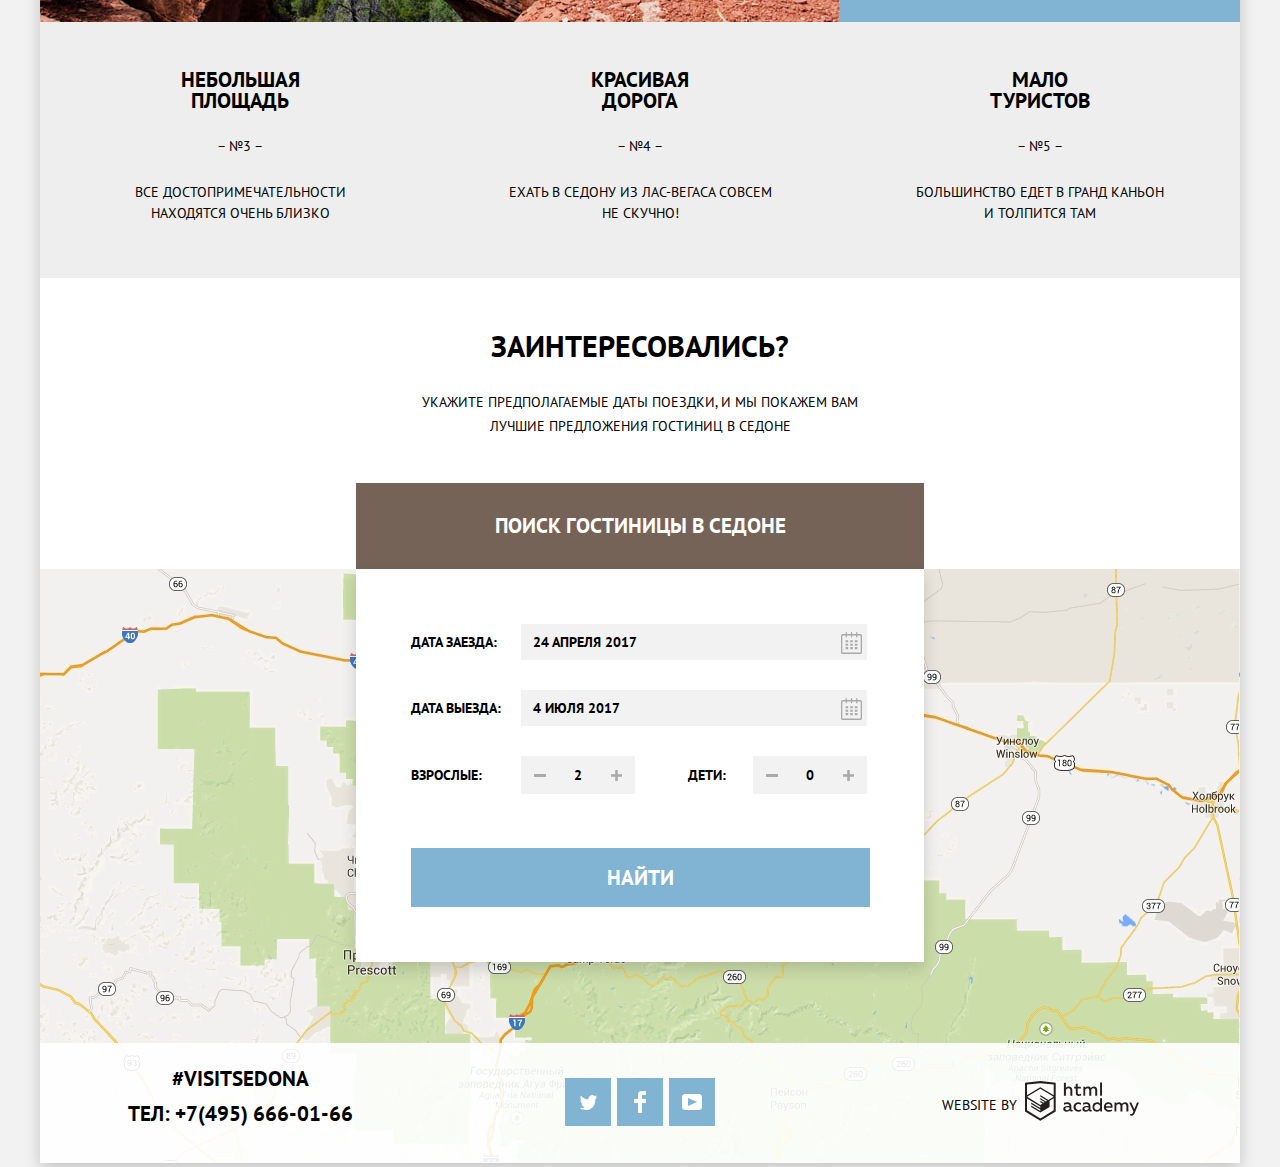
==== commit dd2379ba: "Форматирование текста" ====
--- a/index.html
+++ b/index.html
@@ -29,11 +29,11 @@
 
         <main class="center">
             <section class="main-decor">
-                <h1 class="visually-hidden">Седона</h1>
+                <h1 class="visually-hidden">Поиск отелей в Седоне</h1>
                 <div class="main-decor-fonts"></div>
             </section>
 
-            <section class="main-title">
+            <section>
                 <h2 class="title">Седона — небольшой городок в Аризоне, заслуживающий большего!</h2>
                 <p class="title-text">Рассмотрим 5 причин, по которым Седона круче, чем гранд каньон!</p>
             </section>
@@ -48,7 +48,7 @@
                 </section>
 
                 <section class="features">
-                    <h3 class="visually-hidden">Преимущества</h3>
+                    <h3 class="visually-hidden">Преимущества туризма в Седоне</h3>
                     <ul class="features-list">
                         <li>
                             <h3 class="features-name features-apartment">Жильё</h3>
@@ -78,30 +78,31 @@
                         <li>
                             <h2 class="content-name"> небольшая площадь</h2>
                             <p class="content-number">&ndash; №3 &ndash;</p>
-                            <p class="content-text">все достопримечательности находятся очень близко</p>
+                            <p class="content-text content-block">все достопримечательности находятся очень близко</p>
                         </li>
                         <li>
                             <h2 class="content-name">красивая дорога </h2>
                             <p class="content-number">&ndash; №4 &ndash;</p>
-                            <p class="content-text">ехать в седону из лас-вегаса совсем не скучно!</p>
+                            <p class="content-text content-block">ехать в седону из лас-вегаса совсем не скучно!</p>
                         </li>
                         <li>
                             <h2 class="content-name">мало туристов</h2>
                             <p class="content-number">&ndash; №5 &ndash;</p>
-                            <p class="content-text">большинство едет в гранд каньон и толпится там</p>
+                            <p class="content-text content-block-small">большинство едет в гранд каньон и толпится там</p>
                         </li>
                     </ul>
                 </section>
             </div>
             <section class="offer">
-                <h2 class="offer-title">Заинтересовались?</h2>
+                <h3 class="visually-hidden">Форма подбора отелей</h3>
+                <p class="offer-title">Заинтересовались?</p>
                 <p class="offer-info">Укажите предполагаемые даты поездки, и мы покажем вам лучшие предложения гостиниц в седоне</p>
                 <button class="button button-search" type="button">Поиск гостиницы в седоне</button>
                 <form class="modal" action="https://echo.htmlacademy.ru" method="post">
                     <label class="modal-label">
                         <span class="modal-label-text">Дата заезда: </span>
                         <input class="modal-field" name="date-arrival" placeholder="24 апреля 2017" type="text">
-                        <svg class="modal-icon" width="21" height="23" viewBox="0 0 21 23" fill="none" xmlns="http://www.w3.org/2000/svg">
+                        <svg class="modal-icon" aria-hidden="true" focusable="false" width="21" height="23" viewBox="0 0 21 23" fill="none" xmlns="http://www.w3.org/2000/svg">
                             <path fill-rule="evenodd" clip-rule="evenodd" d="M16.406 3.02498H19.251C20.217 3.02498 21 3.84698 21 4.86198V21.164C21 22.179 20.217 23 19.251 23H1.75C0.784 23 0 22.179 0 21.164V4.86198C0 3.84698 0.784 3.02498 1.75 3.02498H4.593V1.64798C4.593 1.26698 4.887 0.958984 5.25 0.958984C5.612 0.958984 5.906 1.26698 5.906 1.64798V3.02498H9.844V1.64798C9.844 1.26698 10.138 0.958984 10.501 0.958984C10.862 0.958984 11.156 1.26698 11.156 1.64798V3.02498H15.094V1.64798C15.094 1.26698 15.387 0.958984 15.75 0.958984C16.112 0.958984 16.406 1.26698 16.406 1.64798V3.02498ZM19.5646 21.484C19.6466 21.3979 19.691 21.2828 19.688 21.164H19.689V4.86198C19.689 4.60898 19.493 4.40298 19.252 4.40298H16.407V5.78098C16.407 6.16198 16.113 6.46998 15.751 6.46998C15.388 6.46998 15.095 6.16198 15.095 5.78098V4.40298H11.157V5.78098C11.157 6.16198 10.863 6.46998 10.502 6.46998C10.139 6.46998 9.845 6.16198 9.845 5.78098V4.40298H5.907V5.78098C5.907 6.16198 5.613 6.46998 5.251 6.46998C4.888 6.46998 4.594 6.16198 4.594 5.78098V4.40298H1.75C1.50263 4.40953 1.30696 4.61458 1.312 4.86198V21.164C1.30696 21.4114 1.50263 21.6164 1.75 21.623H19.251C19.3698 21.6201 19.4826 21.5701 19.5646 21.484Z" fill="#A9A9A9" />
                             <path fill-rule="evenodd" clip-rule="evenodd" d="M4.59399 9.2251H7.21899V11.2911H4.59399V9.2251ZM4.59399 12.6681H7.21899V14.7351H4.59399V12.6681ZM7.21899 16.1121H4.59399V18.1781H7.21899V16.1121ZM9.18799 16.1121H11.813V18.1781H9.18799V16.1121ZM11.813 12.6681H9.18799V14.7351H11.813V12.6681ZM9.18799 9.2251H11.813V11.2911H9.18799V9.2251ZM16.406 16.1121H13.781V18.1781H16.406V16.1121ZM13.781 12.6681H16.406V14.7351H13.781V12.6681ZM16.406 9.2251H13.781V11.2911H16.406V9.2251Z" fill="#A9A9A9" />
                         </svg>
@@ -110,42 +111,42 @@
                     <label class="modal-label">
                         <span class="modal-label-text">Дата выезда:</span>
                         <input class="modal-field" name="date-leaving" placeholder="4 июля 2017" type="text">
-                        <svg class="modal-icon" width="21" height="23" viewBox="0 0 21 23" fill="none" xmlns="http://www.w3.org/2000/svg">
+                        <svg class="modal-icon" aria-hidden="true" focusable="false" width="21" height="23" viewBox="0 0 21 23" fill="none" xmlns="http://www.w3.org/2000/svg">
                             <path fill-rule="evenodd" clip-rule="evenodd" d="M16.406 3.02498H19.251C20.217 3.02498 21 3.84698 21 4.86198V21.164C21 22.179 20.217 23 19.251 23H1.75C0.784 23 0 22.179 0 21.164V4.86198C0 3.84698 0.784 3.02498 1.75 3.02498H4.593V1.64798C4.593 1.26698 4.887 0.958984 5.25 0.958984C5.612 0.958984 5.906 1.26698 5.906 1.64798V3.02498H9.844V1.64798C9.844 1.26698 10.138 0.958984 10.501 0.958984C10.862 0.958984 11.156 1.26698 11.156 1.64798V3.02498H15.094V1.64798C15.094 1.26698 15.387 0.958984 15.75 0.958984C16.112 0.958984 16.406 1.26698 16.406 1.64798V3.02498ZM19.5646 21.484C19.6466 21.3979 19.691 21.2828 19.688 21.164H19.689V4.86198C19.689 4.60898 19.493 4.40298 19.252 4.40298H16.407V5.78098C16.407 6.16198 16.113 6.46998 15.751 6.46998C15.388 6.46998 15.095 6.16198 15.095 5.78098V4.40298H11.157V5.78098C11.157 6.16198 10.863 6.46998 10.502 6.46998C10.139 6.46998 9.845 6.16198 9.845 5.78098V4.40298H5.907V5.78098C5.907 6.16198 5.613 6.46998 5.251 6.46998C4.888 6.46998 4.594 6.16198 4.594 5.78098V4.40298H1.75C1.50263 4.40953 1.30696 4.61458 1.312 4.86198V21.164C1.30696 21.4114 1.50263 21.6164 1.75 21.623H19.251C19.3698 21.6201 19.4826 21.5701 19.5646 21.484Z" fill="#A9A9A9" />
                             <path fill-rule="evenodd" clip-rule="evenodd" d="M4.59399 9.2251H7.21899V11.2911H4.59399V9.2251ZM4.59399 12.6681H7.21899V14.7351H4.59399V12.6681ZM7.21899 16.1121H4.59399V18.1781H7.21899V16.1121ZM9.18799 16.1121H11.813V18.1781H9.18799V16.1121ZM11.813 12.6681H9.18799V14.7351H11.813V12.6681ZM9.18799 9.2251H11.813V11.2911H9.18799V9.2251ZM16.406 16.1121H13.781V18.1781H16.406V16.1121ZM13.781 12.6681H16.406V14.7351H13.781V12.6681ZM16.406 9.2251H13.781V11.2911H16.406V9.2251Z" fill="#A9A9A9" />
                         </svg>
                     </label>
 
                     <div class="modal-wrapper">
-                            <div class="modal-wrapper-buttons">
-                                <button class="button-modal" type="button">
-                                    <svg class="button-minus" width="12" height="3" viewBox="0 0 12 3" fill="none" xmlns="http://www.w3.org/2000/svg">
-                                        <rect width="12" height="3" fill="#A9A9A9" />
-                                    </svg>
-                                </button>
-                                <label class="modal-label-text" for="adults">Взрослые:</label>
-                                <input class="modal-number-input" name="adult" id="adults" placeholder="2" type="text" pattern="[0-9]">
-                                <button class="button-modal" type="button">
-                                    <svg class="button-plus" width="11" height="11" viewBox="0 0 11 11" fill="none" xmlns="http://www.w3.org/2000/svg">
-                                        <path fill-rule="evenodd" clip-rule="evenodd" d="M4.23086 6.76932V11H6.76932V6.76932H11V4.23086H6.76932V0H4.23085V4.23086H0V6.76932H4.23086Z" fill="#A9A9A9" />
-                                    </svg>
-                                </button>
-                            </div>
-                               
-                            <div class="modal-wrapper-buttons">
-                                <button class="button-modal" type="button">
-                                    <svg class="button-minus" width="12" height="3" viewBox="0 0 12 3" fill="none" xmlns="http://www.w3.org/2000/svg">
-                                        <rect width="12" height="3" fill="#A9A9A9" />
-                                    </svg>
-                                </button> 
-                            <label class="modal-label-text label-text-children" for="children">Дети:</label> 
+                        <div class="modal-wrapper-buttons">
+                            <button class="button-modal" type="button">
+                                <svg class="button-minus" aria-hidden="true" focusable="false" width="12" height="3" viewBox="0 0 12 3" fill="none" xmlns="http://www.w3.org/2000/svg">
+                                    <rect width="12" height="3" fill="#A9A9A9" />
+                                </svg>
+                            </button>
+                            <label class="modal-label-text" for="adults">Взрослые:</label>
+                            <input class="modal-number-input" name="adult" id="adults" placeholder="2" type="text" pattern="[0-9]">
+                            <button class="button-modal" type="button">
+                                <svg class="button-plus" aria-hidden="true" focusable="false" width="11" height="11" viewBox="0 0 11 11" fill="none" xmlns="http://www.w3.org/2000/svg">
+                                    <path fill-rule="evenodd" clip-rule="evenodd" d="M4.23086 6.76932V11H6.76932V6.76932H11V4.23086H6.76932V0H4.23085V4.23086H0V6.76932H4.23086Z" fill="#A9A9A9" />
+                                </svg>
+                            </button>
+                        </div>
+
+                        <div class="modal-wrapper-buttons">
+                            <button class="button-modal" type="button">
+                                <svg class="button-minus" aria-hidden="true" focusable="false" width="12" height="3" viewBox="0 0 12 3" fill="none" xmlns="http://www.w3.org/2000/svg">
+                                    <rect width="12" height="3" fill="#A9A9A9" />
+                                </svg>
+                            </button>
+                            <label class="modal-label-text label-text-children" for="children">Дети:</label>
                             <input class="modal-number-input" name="child" id="children" placeholder="0" type="text" pattern="[0-9]">
-                                <button class="button-modal" type="button"> 
-                                    <svg class="button-plus" width="11" height="11" viewBox="0 0 11 11" fill="none" xmlns="http://www.w3.org/2000/svg">
-                                        <path fill-rule="evenodd" clip-rule="evenodd" d="M4.23086 6.76932V11H6.76932V6.76932H11V4.23086H6.76932V0H4.23085V4.23086H0V6.76932H4.23086Z" fill="#A9A9A9" />
-                                    </svg>
-                                </button>
-                             </div>   
+                            <button class="button-modal" type="button">
+                                <svg class="button-plus" aria-hidden="true" focusable="false" width="11" height="11" viewBox="0 0 11 11" fill="none" xmlns="http://www.w3.org/2000/svg">
+                                    <path fill-rule="evenodd" clip-rule="evenodd" d="M4.23086 6.76932V11H6.76932V6.76932H11V4.23086H6.76932V0H4.23085V4.23086H0V6.76932H4.23086Z" fill="#A9A9A9" />
+                                </svg>
+                            </button>
+                        </div>
                     </div>
                     <button class="button find-button" type="submit">Найти</button>
                 </form>
@@ -157,29 +158,29 @@
             <section class="contacts">
                 <h2 class="visually-hidden">Контакты</h2>
                 <span>#visitSEDONA</span>
-                <p>ТЕЛ: <a class="contacts-phone" href="tel:+7(495)666-01-66">+7(495) 666-01-66</a></p>
+                <p>ТЕЛ: <a class="contacts-phone" aria-label="Наш контактный номер" href="tel:+7(495)666-01-66">+7(495) 666-01-66</a></p>
             </section>
 
             <section>
                 <h2 class="visually-hidden">Социальные сети</h2>
                 <ul class="socials-list">
                     <li>
-                        <a class="social-button" href="https://twitter.com/?lang=ru" title="Твиттер" target="_blank">
-                            <svg width="17" height="17" fill="none" xmlns="http://www.w3.org/2000/svg">
+                        <a class="social-button" href="https://twitter.com/?lang=ru" title="Наша страница в Твиттере" target="_blank">
+                            <svg aria-hidden="true" focusable="false" width="17" height="17" fill="none" xmlns="http://www.w3.org/2000/svg">
                                 <path d="M10.95 1.14a3.1 3.1 0 013.58 1.18c.67-.23 1.33-.48 2-.7a2.34 2.34 0 01-.85 1.76c.69.17 1.3-.49 1.3-.49-.16 1-1 1.79-1.56 2.03C15.2 11.67 12.25 16.13 5.34 16H4.9c-.41 0-4.17-.46-4.9-1.89 2.27.2 3.9-.42 4.7-1.18-.97-.3-2.69-.47-2.99-2.95.35.11.57.23 1.2.12C1.7 9.25.36 8.53.44 6.33a1.9 1.9 0 001.34.47c-.7-.24-1.97-3.36-.9-4.95 1.82 1.85 3.74 3.6 7.16 3.77.2-2.29 1.13-3.83 2.9-4.48z" fill="#fff" />
                             </svg>
                         </a>
                     </li>
                     <li>
-                        <a class="social-button" href="https://ru-ru.facebook.com/" title="Фейсбук" target="_blank">
-                            <svg width="12" height="22" fill="none" xmlns="http://www.w3.org/2000/svg">
+                        <a class="social-button" href="https://ru-ru.facebook.com/" title="Наша группа в Фейсбуке" target="_blank">
+                            <svg aria-hidden="true" focusable="false" width="12" height="22" fill="none" xmlns="http://www.w3.org/2000/svg">
                                 <path d="M12 4V0H8a4 4 0 00-4 4v4H0v4h4v10h4V12h4V8H8V4h4z" fill="#fff" />
                             </svg>
                         </a>
                     </li>
                     <li>
-                        <a class="social-button" href="https://www.youtube.com/?gl=RU&hl=ru" title="Ютуб" target="_blank">
-                            <svg width="20" height="16" fill="none" xmlns="http://www.w3.org/2000/svg">
+                        <a class="social-button" href="https://www.youtube.com/?gl=RU&hl=ru" title="Наш канал на Ютуб" target="_blank">
+                            <svg aria-hidden="true" focusable="false" width="20" height="16" fill="none" xmlns="http://www.w3.org/2000/svg">
                                 <path fill-rule="evenodd" clip-rule="evenodd" d="M3 0h14c1.65 0 3 1.35 3 3v10c0 1.65-1.35 3-3 3H3c-1.65 0-3-1.35-3-3V3c0-1.65 1.35-3 3-3zm3.027 4.002v7.996L15.014 8 6.027 4.002z" fill="#fff" />
                             </svg>
                         </a>
@@ -187,9 +188,10 @@
                 </ul>
             </section>
             <div class="copyright">
+                <h4 class="visually-hidden">Наши партнеры</h4>
                 <span>Website by</span>
                 <a class="copyright-link" href="https://htmlacademy.ru/intensive/htmlcss" target="_blank" title="Курс профессиональной вёрстки сайтов">
-                    <svg width="114" height="40" fill="none" xmlns="http://www.w3.org/2000/svg">
+                    <svg aria-hidden="true" focusable="false" width="114" height="40" fill="none" xmlns="http://www.w3.org/2000/svg">
                         <path fill-rule="evenodd" clip-rule="evenodd" d="M15.52.06h-.17L0 1.72v28.77l15.35 9.35 15.35-9.35V1.72L15.52.06zm61.5 1.56h-1.93v13.11h1.93V1.63zm-36.16.01v5.14a3.98 3.98 0 012.85-1.23c.97-.06 1.92.3 2.62 1 .69.7 1.06 1.67 1.01 2.67v5.55h-1.97v-5.3c.05-.51-.1-1.03-.41-1.43a1.9 1.9 0 00-1.3-.72h-.3c-1.01.06-1.93.62-2.46 1.5v5.95h-2V1.63h1.96zm36.16 28.85h-1.74v-1.42a4.06 4.06 0 01-3.37 1.66 4.7 4.7 0 01-4.33-4.74 4.7 4.7 0 014.33-4.73c1.21-.04 2.37.47 3.17 1.4v-5.33h1.94v13.16zm-29.95-1.42c.2 0 .39-.04.58-.1v1.43c-.4.15-.82.23-1.25.22a1.76 1.76 0 01-1.76-1.08 5.04 5.04 0 01-3.31 1.17c-1.6 0-3.07-.9-3.07-2.75 0-2.3 2.1-3.01 3.91-3.01.77.01 1.54.1 2.29.27v-.33c0-1.07-.8-1.9-2.31-1.9-1.1 0-2.17.23-3.17.68v-1.83c1.09-.38 2.22-.58 3.37-.6 2.49 0 4.02 1.22 4.02 3.95v3.23a.6.6 0 00.13.43c.1.12.23.2.39.2h.18v.02zm-6.8-1.22c.03.39.2.75.5 1 .28.26.66.38 1.04.35h.12c.95 0 1.87-.39 2.54-1.08v-1.53c-.63-.14-1.27-.21-1.91-.23-1.05 0-2.28.36-2.28 1.49zm15.75-5.9a5.18 5.18 0 00-2.7-.7h-.38c-1.2.05-2.35.58-3.18 1.48-.83.9-1.27 2.1-1.23 3.34v.44a4.48 4.48 0 004.72 4.23c1 .03 2-.18 2.91-.61v-1.85c-.78.45-1.67.69-2.56.7a2.88 2.88 0 01-2.66-1.43 3.02 3.02 0 010-3.07 2.88 2.88 0 012.66-1.43c.86 0 1.7.26 2.42.75v-1.85zm10.13 7.12c.2 0 .4-.04.58-.1v1.43c-.4.15-.82.23-1.24.22a1.76 1.76 0 01-1.77-1.08 5.04 5.04 0 01-3.3 1.17c-1.6 0-3.08-.9-3.08-2.75 0-2.3 2.11-3.01 3.92-3.01.77.01 1.53.1 2.29.27v-.33c0-1.07-.8-1.9-2.32-1.9-1.09 0-2.16.23-3.16.68v-1.83c1.08-.38 2.22-.58 3.37-.6 2.49 0 4.02 1.22 4.02 3.95v3.23a.6.6 0 00.12.43c.1.12.24.2.4.2h.17v.02zm-6.3-.21c-.29-.26-.47-.62-.5-1.01h.03c0-1.13 1.16-1.49 2.28-1.49.64.02 1.28.1 1.9.23v1.53a3.54 3.54 0 01-2.54 1.08h-.11a1.4 1.4 0 01-1.05-.34zm9.48-2.92c0-1.64 1.3-2.98 2.9-2.98l.03.06c1.21 0 2.31.73 2.8 1.86v2.16a3.02 3.02 0 01-2.82 1.88 2.95 2.95 0 01-2.91-2.98zm14.02-4.68c3.5 0 4.7 2.89 4.13 5.49h-6.56c.22 1.62 1.76 2.28 3.37 2.28.96 0 1.91-.22 2.78-.64v1.73c-1 .43-2.08.64-3.16.61-2.67 0-5.01-1.53-5.01-4.77a4.57 4.57 0 011.14-3.27c.8-.89 1.9-1.41 3.08-1.46h.23v.03zm-2.48 3.93a2.42 2.42 0 012.57-2.27h.05c.62-.06 1.23.17 1.67.62.44.45.67 1.08.62 1.71h-4.91v-.06zm8.62 5.28V21.5h1.74v1.07a3.98 3.98 0 012.93-1.37 3 3 0 012.79 1.52 4.3 4.3 0 013.07-1.44 3.2 3.2 0 012.49 1.01c.64.69.97 1.63.88 2.58v5.61h-2v-5.55c.05-.46-.08-.91-.37-1.27a1.67 1.67 0 00-1.13-.62h-.27c-.87.05-1.67.5-2.19 1.2v6.24h-2v-5.55c.04-.46-.1-.92-.38-1.27-.29-.35-.7-.57-1.15-.61h-.21c-.94.08-1.8.6-2.33 1.4v6.07h-1.83l-.04-.06zm24.49-8.99h-2l-2.66 6.8-3.01-6.78h-2.11l4.22 9.06-.18.45c-.52 1.36-1.24 2.05-2.19 2.05-.3 0-.6-.04-.9-.13v1.7c.39.1.78.14 1.17.15 1.33 0 2.58-.75 3.53-3.09l4.13-10.2zM52.68 5.8V2.55l-1.95.46v2.72h-1.59V7.5h1.65V12c-.07.83.23 1.64.82 2.21.59.58 1.4.85 2.2.75.79 0 1.58-.12 2.33-.38v-1.73c-.57.24-1.17.36-1.78.36-1.14 0-1.67-.39-1.67-1.58v-4.1h3.16V5.78H52.7zm5.7 8.96v-9h1.76v1.08a3.98 3.98 0 012.92-1.38A3 3 0 0165.8 6.9a4.3 4.3 0 013.07-1.44 3.2 3.2 0 012.5 1.05c.63.7.94 1.66.84 2.62v5.62h-2V9.2c.04-.46-.1-.91-.37-1.27a1.67 1.67 0 00-1.14-.62h-.24c-.86.05-1.66.5-2.18 1.2v6.24h-2V9.2c.04-.46-.1-.91-.37-1.27a1.67 1.67 0 00-1.13-.62h-.25c-.94.08-1.8.6-2.33 1.39v6.07H58.4zM28.7 29.3v.02-.02zm0-11.98V29.3l-13.35 8.13L2 29.32v-11.8L15.3 25.6v1.42l-9.1-5.5v1.41l9.15 5.62v1.5L6.19 24.5v1.45l9.16 5.62 9.23-5.65v-6.1l4.12-2.5zm0-1.54l-3.66 2.16-1.7 1.07-8.03-4.93v1.42l6.85 4.23-.15.1-1.06.58-5.66-3.46v1.45l4.47 2.72-1.05.72-3.38-2.05v1.41l2.22 1.34-2.25 1.36L2.1 15.86l13.2-8.13 13.4 8.05zM15.3 6.28l13.42 8.07V3.56L15.36 2.13 2.02 3.56v10.8l13.27-8.09z" fill="#231F20" />
                     </svg>
                 </a>
@@ -197,7 +199,7 @@
         </footer>
     </div>
     <!-- <p>Репозиторий создан для обучения на профессиональном онлайн‑курсе «<a href="https://htmlacademy.ru/intensive/htmlcss">HTML и CSS, уровень 1</a>».</p> -->
-
+    <script src="js/script.js"></script>
 </body>
 
 </html>
--- a/css/style.css
+++ b/css/style.css
@@ -84,7 +84,6 @@
     display: flex;
     justify-content: center;
     align-items: center;
-    min-height: 56px;
 }
 
 .main-header div {
@@ -98,7 +97,8 @@
     list-style: none;
     background-color: var(--brand-color);
     display: flex;
-    padding: 0;
+    padding: 14px 0 16px;
+    margin: 0;
 }
 
 .main-navigation li:nth-child(1) {
@@ -110,11 +110,11 @@
 }
 
 .main-navigation li:nth-child(3) {
-    padding: 0 73.5px 0 209px;
+    padding: 0 73px 0 209px;
 }
 
 .main-navigation li:nth-child(4) {
-    padding: 0 72px 0 73.5px;
+    padding: 0 72px 0 74px;
 }
 
 .main-navigation a {
@@ -161,7 +161,7 @@
     height: 350px;
     background-image: url("../img/welcome.png");
     background-repeat: no-repeat;
-    top: 50%;
+    top: 49%;
     left: 50%;
     transform: translate(-50%, -50%);
 }
@@ -176,10 +176,6 @@
     bottom: 0;
 }
 
-.main-title {
-    min-height: 173.5px;
-}
-
 .title {
     font-family: var(--brand-font);
     font-weight: bold;
@@ -187,7 +183,9 @@
     line-height: 26px;
     text-transform: uppercase;
     text-align: center;
-    margin-top: 42.5px;
+    margin: 42px auto 0;
+    width: 460px;
+
 }
 
 .title-text {
@@ -197,7 +195,7 @@
     line-height: 26px;
     text-transform: uppercase;
     text-align: center;
-    margin-bottom: 51px;
+    margin: 43px auto 52px;
 }
 
 .grid-container {
@@ -229,7 +227,8 @@
     line-height: 21px;
     text-transform: uppercase;
     text-align: center;
-    margin-top: 47px;
+    margin: 47px auto 0;
+    width: 151px;
 }
 
 .content-number {
@@ -249,7 +248,16 @@
     line-height: 21px;
     text-transform: uppercase;
     text-align: center;
-    margin-top: 23px;
+    margin: 25px auto 0;
+    width: 310px;
+}
+
+.content-block {
+    width: 280px;
+}
+
+.content-block-small {
+    width:255px;
 }
 
 .features {
@@ -285,7 +293,9 @@
     line-height: 21px;
     text-transform: uppercase;
     color: var(--dirty-grey);
-    margin-top: 25px;
+    margin: 26px auto 0;
+    width: 285px;
+    text-align: center;
 }
 
 .features-apartment:before {
@@ -293,7 +303,7 @@
     content: "";
     width: 75px;
     height: 72px;
-    margin: 50px auto 28px;
+    margin: 60px auto 27px;
     background-image: url("../img/apartments.svg");
     background-repeat: no-repeat;
 }
@@ -303,7 +313,7 @@
     content: "";
     width: 75px;
     height: 70px;
-    margin: 51px auto 28px;
+    margin: 61px auto 28px;
     background-image: url("../img/food.svg");
     background-repeat: no-repeat;
 }
@@ -313,7 +323,7 @@
     content: "";
     width: 64px;
     height: 77px;
-    margin: 55px auto 28px;
+    margin: 55px auto 27px;
     background-image: url("../img/souvernirs.svg");
     background-repeat: no-repeat;
 }
@@ -332,6 +342,7 @@
 .content-right {
     background-color: var(--basic-blue);
     grid-column: 2/4;
+    padding-top: 3px;
 }
 
 .content {
@@ -345,6 +356,7 @@
     display: grid;
     grid-template-columns: 400px 400px 400px;
     padding: 0;
+    margin: 0;
 }
 
 .offer {
@@ -359,17 +371,21 @@
     font-size: 30px;
     line-height: 24px;
     text-transform: uppercase;
-    margin-top: 58px;
+    margin: 56px auto 0;
 }
 
 .offer-info {
     font-family: var(--brand-font);
     font-weight: normal;
     font-size: 14px;
-    line-height: 21px;
-    text-transform: uppercase;
-}
-
+    line-height: 24px;
+    text-transform: uppercase;
+    width: 450px;
+    margin: 32px auto 45px;
+}
+.offer-info::first-line {
+    width: 400px;
+}
 /* Button search */
 
 .button {
@@ -415,7 +431,11 @@
     box-shadow: 0px 7px 15px var(--shadow-form);
     box-sizing: border-box;
     padding: 55px;
-    z-index: 5;
+    z-index: 100;
+}
+
+.modal-unactive {
+    display: none;
 }
 
 .modal-label {
@@ -598,17 +618,15 @@
     position: absolute;
     bottom: 0;
     background-color: var(--dirty-white);
-    min-height: 125px;
     min-width: 1200px;
     grid-row: 3/4;
     display: grid;
     grid-template-columns: 1fr 1fr 1fr;
-    z-index: 2;
+    z-index: 2;   
 }
 
 .page-footer-catalog {
     background-color: var(--dirty-white);
-    min-height: 125px;
     min-width: 1200px;
     grid-row: 3/4;
     display: grid;
@@ -621,7 +639,7 @@
     font-weight: bold;
     font-size: 21px;
     line-height: 26px;
-    text-transform: uppercase;
+    text-transform: uppercase; 
     text-align: center;
 }
 
@@ -632,7 +650,7 @@
 
 .contacts p {
     color: var(--brand-font-color);
-    margin-top: 9px;
+    margin: 9px auto 36px;
 }
 
 .contacts a {
@@ -644,7 +662,7 @@
     display: flex;
     justify-content: center;
     padding: 0;
-    margin-top: 36px;
+    margin-top: 35px;
     gap: 6px;
 }
 
@@ -754,6 +772,7 @@
 
 .check {
     padding-left: 40px;
+    cursor:pointer;
 }
 
 .check-input {
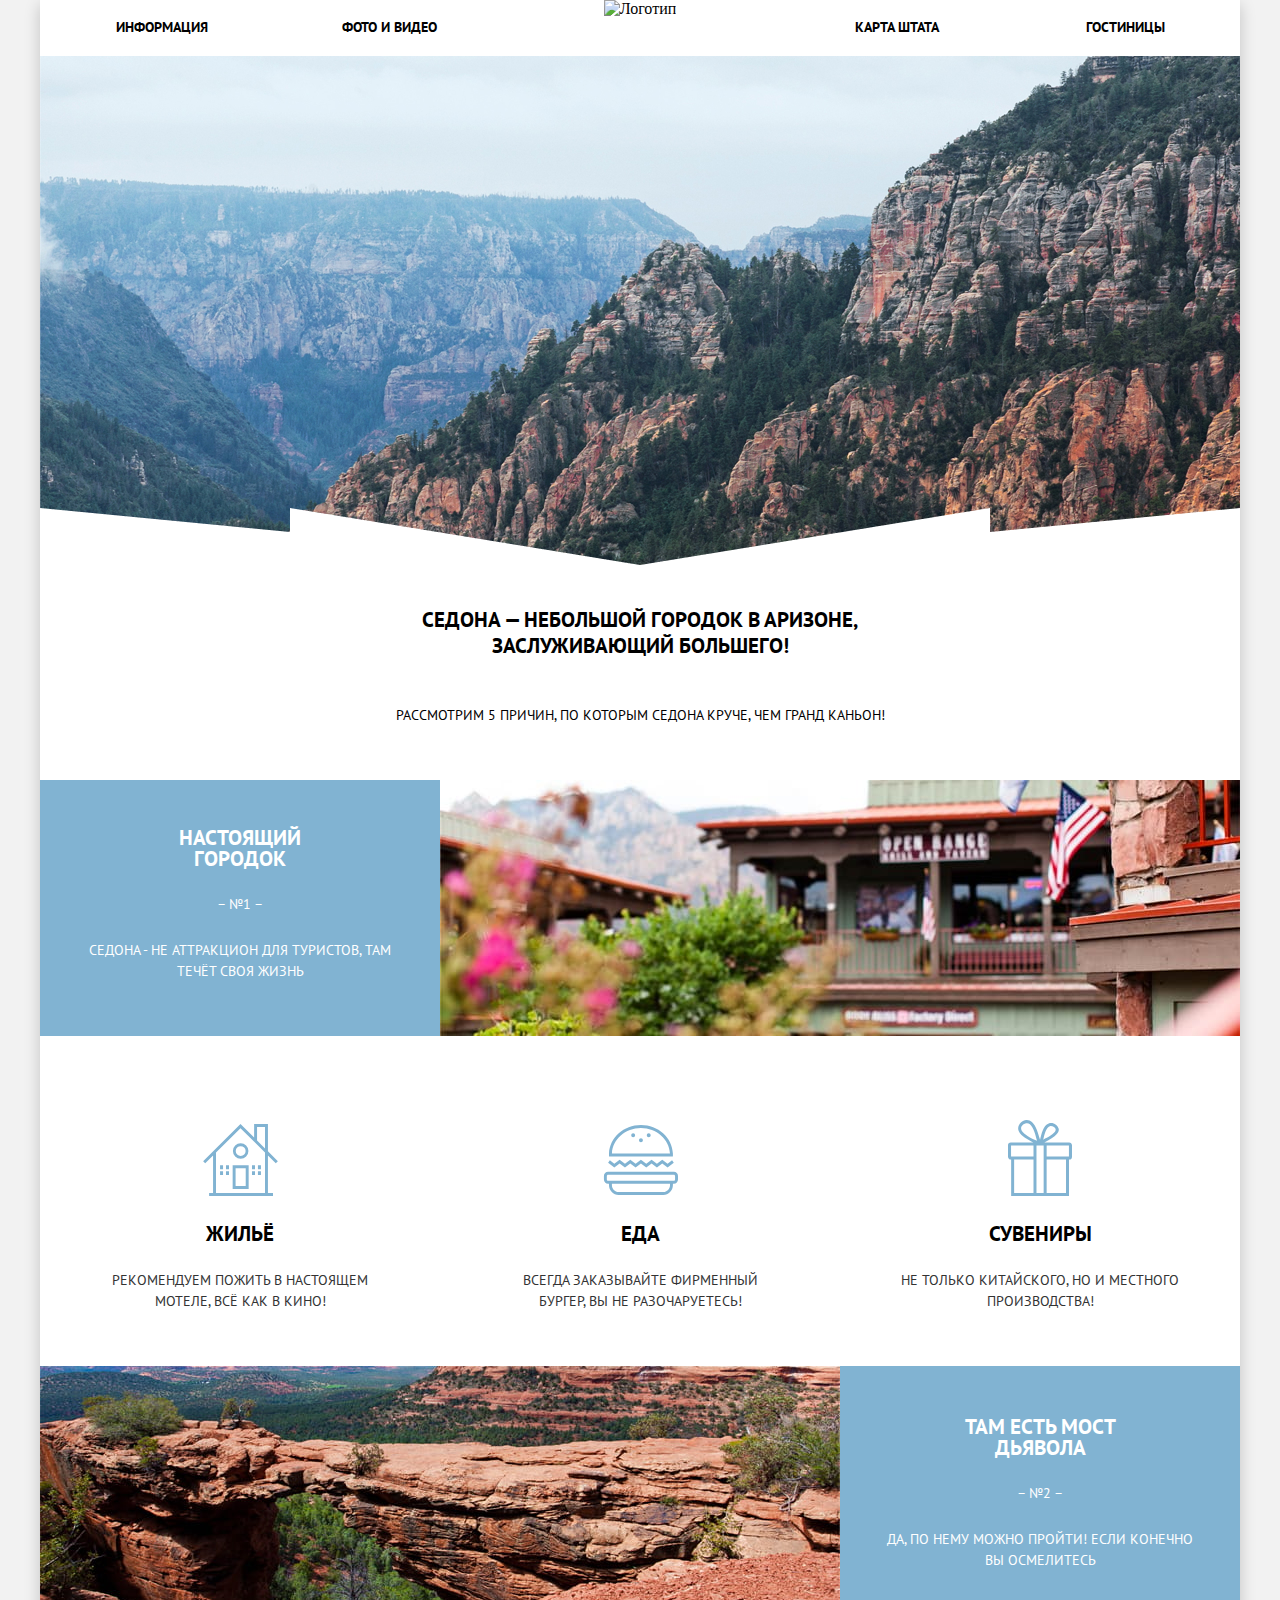
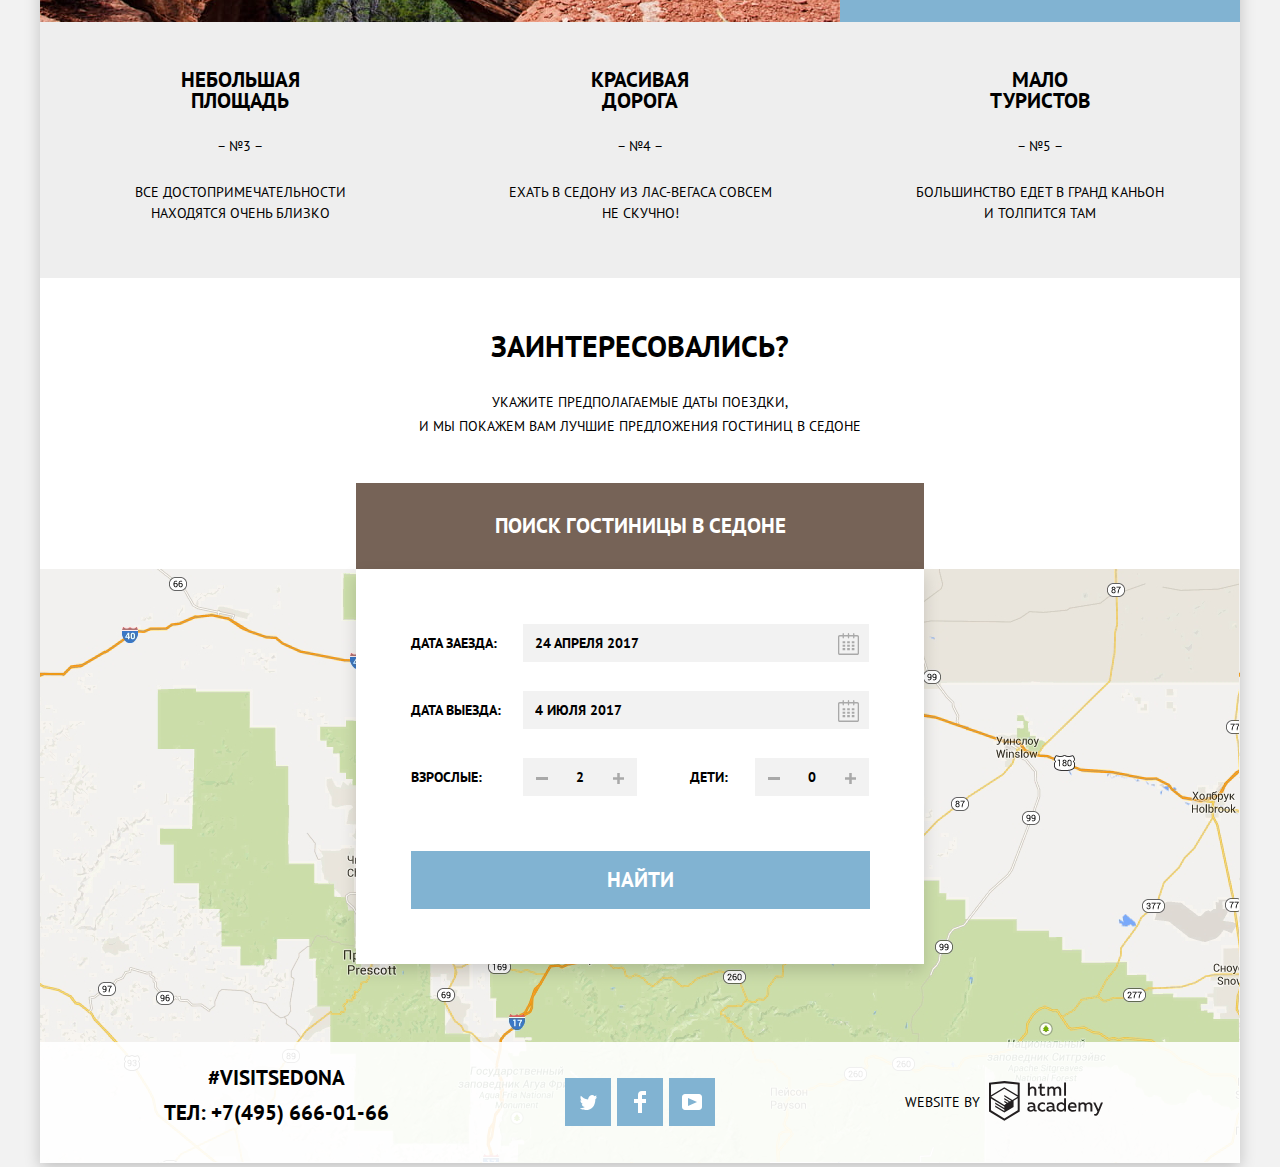
==== commit 8e678553: "Минификация" ====
--- a/index.html
+++ b/index.html
@@ -6,7 +6,7 @@
     <title>HTML Academy: Седона</title>
     <link href="https://fonts.googleapis.com/css2?family=PT+Sans:wght@400;700&display=swap" rel="stylesheet">
     <link href="css/normalize.css" rel="stylesheet">
-    <link href="css/style.css" rel="stylesheet">
+    <link href="css/style.min.css" rel="stylesheet">
 </head>
 
 <body class="container">
@@ -93,15 +93,16 @@
                     </ul>
                 </section>
             </div>
+
             <section class="offer">
                 <h3 class="visually-hidden">Форма подбора отелей</h3>
                 <p class="offer-title">Заинтересовались?</p>
-                <p class="offer-info">Укажите предполагаемые даты поездки, и мы покажем вам лучшие предложения гостиниц в седоне</p>
+                <p class="offer-info">Укажите предполагаемые даты поездки, и&nbsp;мы&nbsp;покажем&nbsp;вам&nbsp;лучшие предложения гостиниц в седоне</p>
                 <button class="button button-search" type="button">Поиск гостиницы в седоне</button>
-                <form class="modal" action="https://echo.htmlacademy.ru" method="post">
+                <form class="modal-open" action="https://echo.htmlacademy.ru" method="post">
                     <label class="modal-label">
                         <span class="modal-label-text">Дата заезда: </span>
-                        <input class="modal-field" name="date-arrival" placeholder="24 апреля 2017" type="text">
+                        <input class="modal-field" name="date-arrival" placeholder="24 апреля 2017" type="text" pattern="^[А-Яа-яЁё0-9\s]+$" maxlength="16" required>
                         <svg class="modal-icon" aria-hidden="true" focusable="false" width="21" height="23" viewBox="0 0 21 23" fill="none" xmlns="http://www.w3.org/2000/svg">
                             <path fill-rule="evenodd" clip-rule="evenodd" d="M16.406 3.02498H19.251C20.217 3.02498 21 3.84698 21 4.86198V21.164C21 22.179 20.217 23 19.251 23H1.75C0.784 23 0 22.179 0 21.164V4.86198C0 3.84698 0.784 3.02498 1.75 3.02498H4.593V1.64798C4.593 1.26698 4.887 0.958984 5.25 0.958984C5.612 0.958984 5.906 1.26698 5.906 1.64798V3.02498H9.844V1.64798C9.844 1.26698 10.138 0.958984 10.501 0.958984C10.862 0.958984 11.156 1.26698 11.156 1.64798V3.02498H15.094V1.64798C15.094 1.26698 15.387 0.958984 15.75 0.958984C16.112 0.958984 16.406 1.26698 16.406 1.64798V3.02498ZM19.5646 21.484C19.6466 21.3979 19.691 21.2828 19.688 21.164H19.689V4.86198C19.689 4.60898 19.493 4.40298 19.252 4.40298H16.407V5.78098C16.407 6.16198 16.113 6.46998 15.751 6.46998C15.388 6.46998 15.095 6.16198 15.095 5.78098V4.40298H11.157V5.78098C11.157 6.16198 10.863 6.46998 10.502 6.46998C10.139 6.46998 9.845 6.16198 9.845 5.78098V4.40298H5.907V5.78098C5.907 6.16198 5.613 6.46998 5.251 6.46998C4.888 6.46998 4.594 6.16198 4.594 5.78098V4.40298H1.75C1.50263 4.40953 1.30696 4.61458 1.312 4.86198V21.164C1.30696 21.4114 1.50263 21.6164 1.75 21.623H19.251C19.3698 21.6201 19.4826 21.5701 19.5646 21.484Z" fill="#A9A9A9" />
                             <path fill-rule="evenodd" clip-rule="evenodd" d="M4.59399 9.2251H7.21899V11.2911H4.59399V9.2251ZM4.59399 12.6681H7.21899V14.7351H4.59399V12.6681ZM7.21899 16.1121H4.59399V18.1781H7.21899V16.1121ZM9.18799 16.1121H11.813V18.1781H9.18799V16.1121ZM11.813 12.6681H9.18799V14.7351H11.813V12.6681ZM9.18799 9.2251H11.813V11.2911H9.18799V9.2251ZM16.406 16.1121H13.781V18.1781H16.406V16.1121ZM13.781 12.6681H16.406V14.7351H13.781V12.6681ZM16.406 9.2251H13.781V11.2911H16.406V9.2251Z" fill="#A9A9A9" />
@@ -110,7 +111,7 @@
 
                     <label class="modal-label">
                         <span class="modal-label-text">Дата выезда:</span>
-                        <input class="modal-field" name="date-leaving" placeholder="4 июля 2017" type="text">
+                        <input class="modal-field" name="date-leaving" placeholder="4 июля 2017" type="text" pattern="^[А-Яа-яЁё0-9\s]+$" maxlength="16" required>
                         <svg class="modal-icon" aria-hidden="true" focusable="false" width="21" height="23" viewBox="0 0 21 23" fill="none" xmlns="http://www.w3.org/2000/svg">
                             <path fill-rule="evenodd" clip-rule="evenodd" d="M16.406 3.02498H19.251C20.217 3.02498 21 3.84698 21 4.86198V21.164C21 22.179 20.217 23 19.251 23H1.75C0.784 23 0 22.179 0 21.164V4.86198C0 3.84698 0.784 3.02498 1.75 3.02498H4.593V1.64798C4.593 1.26698 4.887 0.958984 5.25 0.958984C5.612 0.958984 5.906 1.26698 5.906 1.64798V3.02498H9.844V1.64798C9.844 1.26698 10.138 0.958984 10.501 0.958984C10.862 0.958984 11.156 1.26698 11.156 1.64798V3.02498H15.094V1.64798C15.094 1.26698 15.387 0.958984 15.75 0.958984C16.112 0.958984 16.406 1.26698 16.406 1.64798V3.02498ZM19.5646 21.484C19.6466 21.3979 19.691 21.2828 19.688 21.164H19.689V4.86198C19.689 4.60898 19.493 4.40298 19.252 4.40298H16.407V5.78098C16.407 6.16198 16.113 6.46998 15.751 6.46998C15.388 6.46998 15.095 6.16198 15.095 5.78098V4.40298H11.157V5.78098C11.157 6.16198 10.863 6.46998 10.502 6.46998C10.139 6.46998 9.845 6.16198 9.845 5.78098V4.40298H5.907V5.78098C5.907 6.16198 5.613 6.46998 5.251 6.46998C4.888 6.46998 4.594 6.16198 4.594 5.78098V4.40298H1.75C1.50263 4.40953 1.30696 4.61458 1.312 4.86198V21.164C1.30696 21.4114 1.50263 21.6164 1.75 21.623H19.251C19.3698 21.6201 19.4826 21.5701 19.5646 21.484Z" fill="#A9A9A9" />
                             <path fill-rule="evenodd" clip-rule="evenodd" d="M4.59399 9.2251H7.21899V11.2911H4.59399V9.2251ZM4.59399 12.6681H7.21899V14.7351H4.59399V12.6681ZM7.21899 16.1121H4.59399V18.1781H7.21899V16.1121ZM9.18799 16.1121H11.813V18.1781H9.18799V16.1121ZM11.813 12.6681H9.18799V14.7351H11.813V12.6681ZM9.18799 9.2251H11.813V11.2911H9.18799V9.2251ZM16.406 16.1121H13.781V18.1781H16.406V16.1121ZM13.781 12.6681H16.406V14.7351H13.781V12.6681ZM16.406 9.2251H13.781V11.2911H16.406V9.2251Z" fill="#A9A9A9" />
@@ -125,7 +126,7 @@
                                 </svg>
                             </button>
                             <label class="modal-label-text" for="adults">Взрослые:</label>
-                            <input class="modal-number-input" name="adult" id="adults" placeholder="2" type="text" pattern="[0-9]">
+                            <input class="modal-number-input" name="adult" id="adults" placeholder="2" type="text" pattern="[0-9]{1,2}" required>
                             <button class="button-modal" type="button">
                                 <svg class="button-plus" aria-hidden="true" focusable="false" width="11" height="11" viewBox="0 0 11 11" fill="none" xmlns="http://www.w3.org/2000/svg">
                                     <path fill-rule="evenodd" clip-rule="evenodd" d="M4.23086 6.76932V11H6.76932V6.76932H11V4.23086H6.76932V0H4.23085V4.23086H0V6.76932H4.23086Z" fill="#A9A9A9" />
@@ -140,7 +141,7 @@
                                 </svg>
                             </button>
                             <label class="modal-label-text label-text-children" for="children">Дети:</label>
-                            <input class="modal-number-input" name="child" id="children" placeholder="0" type="text" pattern="[0-9]">
+                            <input class="modal-number-input" name="child" id="children" placeholder="0" type="text" pattern="[0-9]{1,2}" required>
                             <button class="button-modal" type="button">
                                 <svg class="button-plus" aria-hidden="true" focusable="false" width="11" height="11" viewBox="0 0 11 11" fill="none" xmlns="http://www.w3.org/2000/svg">
                                     <path fill-rule="evenodd" clip-rule="evenodd" d="M4.23086 6.76932V11H6.76932V6.76932H11V4.23086H6.76932V0H4.23085V4.23086H0V6.76932H4.23086Z" fill="#A9A9A9" />
@@ -151,7 +152,7 @@
                     <button class="button find-button" type="submit">Найти</button>
                 </form>
             </section>
-            <div class="map"><iframe class="map-frame" src="https://www.google.com/maps/embed?pb=!1m18!1m12!1m3!1d104770.38018730558!2d-111.86517855273749!3d34.85435832354931!2m3!1f0!2f0!3f0!3m2!1i1024!2i768!4f13.1!3m3!1m2!1s0x872da132f942b00d%3A0x5548c523fa6c8efd!2z0KHQtdC00L7QvdCwLCDQkNGA0LjQt9C-0L3QsCA4NjMzNiwg0KHQqNCQ!5e0!3m2!1sru!2sru!4v1601949212364!5m2!1sru!2sru" width="1200" height="594" style="border:0;" allowfullscreen="" aria-hidden="false" tabindex="0"></iframe></div>
+            <div class="map"><iframe src="https://www.google.com/maps/embed?pb=!1m18!1m12!1m3!1d104770.38018730558!2d-111.86517855273749!3d34.85435832354931!2m3!1f0!2f0!3f0!3m2!1i1024!2i768!4f13.1!3m3!1m2!1s0x872da132f942b00d%3A0x5548c523fa6c8efd!2z0KHQtdC00L7QvdCwLCDQkNGA0LjQt9C-0L3QsCA4NjMzNiwg0KHQqNCQ!5e0!3m2!1sru!2sru!4v1601949212364!5m2!1sru!2sru" width="1200" height="594" style="border:0;" allowfullscreen="" aria-hidden="false" tabindex="0"></iframe></div>
         </main>
 
         <footer class="page-footer">
@@ -198,8 +199,8 @@
             </div>
         </footer>
     </div>
-    <!-- <p>Репозиторий создан для обучения на профессиональном онлайн‑курсе «<a href="https://htmlacademy.ru/intensive/htmlcss">HTML и CSS, уровень 1</a>».</p> -->
-    <script src="js/script.js"></script>
+    <script src="js/script.min.js"></script>
 </body>
 
 </html>
+<!-- <p>Репозиторий создан для обучения на профессиональном онлайн‑курсе «<a href="https://htmlacademy.ru/intensive/htmlcss">HTML и CSS, уровень 1</a>».</p> -->
--- a/css/style.min.css
+++ b/css/style.min.css
@@ -0,0 +1 @@
+@-webkit-keyframes bounce{0%{transform:translateY(-2000px)}70%{transform:translateY(30px)}90%{transform:translateY(-10px)}to{transform:translateY(0)}}@keyframes bounce{0%{transform:translateY(-2000px)}70%{transform:translateY(30px)}90%{transform:translateY(-10px)}to{transform:translateY(0)}}:root{--shadow-grey: rgba(0, 1, 1, 0.2);--brand-color: #FFFFFF;--basic-black: #000000;--dirty-white: rgba(255, 255, 255, 0.9);--special-white: rgba(255, 255, 255, 0.3);--light-white: rgba(0, 0, 0, 0.3);--shadow-form: rgba(0, 1, 1, 0.15);--dark-black: #231F20;--basic-blue: #81B3D2;--dark-blue: #669EC0;--extra-dark-blue: #5496BD;--dirty-grey: #333333;--basic-grey: #EEEEEE;--calm-grey: #CACACA;--dark-grey: #F2F2F2;--darkest-grey: #A9A9A9;--rate-grey: #666666;--basic-brown: #766357;--dark-brown: #604E43;--extra-dark-brown: #503E33;--form-field-hover: #EBEBEB;--form-field-border: #E5E5E5;--range-bg: #ABABAB;--brand-font: "PT Sans", Arial, sans-serif}body{width:100%;height:100%}a{text-decoration:none}img{max-width:100%;height:auto}.container{display:grid;grid-template-rows:-webkit-min-content auto -webkit-min-content;grid-template-rows:min-content auto min-content;margin:0 auto;background:var(--dark-grey)}.wrapper{position:relative;width:1200px;height:100%;margin:0 auto;background-color:var(--brand-color);box-shadow:0 5px 15px var(--shadow-grey)}.visually-hidden{position:absolute;clip:rect(0 0 0 0);width:1px;height:1px;margin:-1px}.main-header,.main-navigation{display:flex;background-color:var(--brand-color)}.main-header{grid-row:1/2;justify-content:center;align-items:center}.main-header div{position:absolute;top:0;justify-self:center;z-index:1}.main-navigation{list-style:none;margin:0;padding:14px 0 16px}.main-navigation li:nth-child(1){padding:0 67px 0 72px}.main-navigation li:nth-child(2){padding:0 209px 0 67px}.main-navigation li:nth-child(3){padding:0 73px 0 209px}.main-navigation li:nth-child(4){padding:0 72px 0 74px}.main-navigation a{font-family:var(--brand-font);font-style:normal;font-weight:700;font-size:14px;line-height:26px;text-transform:uppercase;color:var(--basic-black)}.main-navigation a:hover{color:var(--basic-blue)}.main-navigation a:active{color:var(--light-white)}.main-navigation-selected a,.main-navigation-selected a:active,.main-navigation-selected a:hover{color:var(--basic-brown)}.center{grid-row:2/3;background-color:var(--brand-color)}.main-decor{position:relative;min-height:509px;background:var(--basic-blue) url(../img/main-background.jpg) no-repeat}.main-decor-fonts::after,.main-decor-fonts::before{position:absolute;content:"";background-repeat:no-repeat}.main-decor-fonts::before{width:457px;height:350px;background-image:url(../img/welcome.png);top:50%;left:50%;transform:translate(-50%,-51%)}.main-decor-fonts::after{width:1200px;height:57px;background-image:url(../img/border.png);bottom:0}.title,.title-text{font-family:var(--brand-font);line-height:26px;text-transform:uppercase;text-align:center}.title{width:460px;font-weight:700;font-size:21px;margin:42px auto 0}.title-text{font-weight:400;font-size:14px;margin:43px auto 52px}.grid-container{display:grid;grid-template-rows:256px 330px 256px 256px;grid-template-columns:400px 400px 400px}.content-big-left{grid-column:1/5;grid-row:1/2;display:grid;grid-template-columns:400px 800px;background:var(--basic-brown) url(../img/town.jpg);background-position:right;background-repeat:no-repeat;color:var(--brand-color)}.content-left{grid-column:1/2;background-color:var(--basic-blue)}.content-name,.content-number,.content-text{font-family:var(--brand-font);line-height:21px;text-transform:uppercase;text-align:center}.content-name{width:151px;font-weight:700;font-size:21px;margin:47px auto 0}.content-number,.content-text{font-weight:400;font-size:14px}.content-number{margin-top:25px}.content-text{width:310px;margin:25px auto 0}.content-block{width:280px}.content-block-small{width:255px}.features{grid-column:1/5;grid-row:2/3;background-color:var(--brand-color)}.features-list{list-style:none;display:grid;grid-template-columns:1fr 1fr 1fr;grid-template-rows:330px;margin:0;padding:0}.features-name,.features-text{font-family:var(--brand-font);line-height:21px;text-transform:uppercase;text-align:center}.features-name{font-weight:700;font-size:21px;align-content:center;margin-top:28px}.features-text{width:285px;font-weight:400;font-size:14px;color:var(--dirty-grey);margin:26px auto 0}.features-apartment:before,.features-food:before,.features-souvenirs:before{display:block;content:"";width:75px;height:72px;margin:60px auto 27px;background-image:url(../img/apartments.svg);background-repeat:no-repeat}.features-food:before,.features-souvenirs:before{height:70px;margin:61px auto 28px;background-image:url(../img/food.svg)}.features-souvenirs:before{width:64px;height:77px;margin:55px auto 27px;background-image:url(../img/souvernirs.svg)}.content-big-right{grid-column:1/5;grid-row:3/4;display:grid;grid-template-columns:800px 400px;color:var(--brand-color);background:var(--basic-brown) url(../img/bridge.jpg);background-position:left;background-repeat:no-repeat}.content-right{grid-column:2/4;padding-top:3px;background-color:var(--basic-blue)}.content{grid-column:1/5;grid-row:4/5;background-color:var(--basic-grey)}.content-list{list-style:none;display:grid;grid-template-columns:400px 400px 400px;margin:0;padding:0}.offer{position:relative;text-align:center;background:var(--brand-color)}.offer-info,.offer-title{font-family:var(--brand-font);font-weight:700;font-size:30px;line-height:24px;text-transform:uppercase;margin:56px auto 0}.offer-info{width:450px;font-weight:400;font-size:14px;margin:32px auto 45px}.button{padding:0;background-color:transparent;border:0;cursor:pointer;outline:0}.button-search{width:568px;background-color:var(--basic-brown);font-family:var(--brand-font);font-weight:700;font-size:21px;line-height:26px;text-transform:uppercase;color:var(--brand-color);padding:30px 0}.button-search:hover{background-color:var(--dark-brown)}.button-search:active{color:var(--special-white);background-color:var(--extra-dark-brown)}.modal-open{position:absolute;top:100%;left:316px;max-width:568px;margin:0 auto;padding:55px;background-color:var(--brand-color);box-shadow:0 7px 15px var(--shadow-form);z-index:100;box-sizing:border-box;-webkit-animation:bounce .6s;animation:bounce .6s}.modal-close{display:none}.modal-label{position:relative;display:flex;align-items:center;margin-bottom:29px}.modal-label-text{display:inline-block;vertical-align:middle;width:112px;font-family:var(--brand-font);font-style:normal;font-weight:700;font-size:14px;line-height:26px;text-transform:uppercase;text-align:left;order:-1}.label-text-children{width:65px;margin-left:53px}.modal-field{width:346px;height:38px;font-family:var(--brand-font);font-style:normal;font-weight:700;font-size:14px;line-height:26px;text-transform:uppercase;padding:6px 7px 6px 12px;background-color:var(--dark-grey);border:0;outline:0;box-sizing:border-box}.modal-field:hover{background-color:var(--form-field-hover)}.modal-field:focus{background-color:var(--brand-color);border:2px solid var(--form-field-border)}.modal-icon{position:absolute;right:10px;cursor:pointer}.modal-icon:hover path{fill:var(--basic-black)}.modal-icon:active path{fill:var(--basic-blue)}.modal-wrapper{display:flex;justify-content:left;align-items:center;margin-bottom:55px}.modal-wrapper-buttons{display:flex;justify-content:center;align-items:center}.modal-number-input{max-width:38px;min-height:38px;font-family:var(--brand-font);font-style:normal;font-weight:700;font-size:14px;line-height:26px;text-transform:uppercase;text-align:center;padding:0;background-color:var(--dark-grey);border:0;box-sizing:border-box}.modal-number-input:hover{background-color:var(--form-field-hover);border:0}.modal-number-input:focus{background-color:var(--brand-color);border:2px solid var(--form-field-border);outline:0}input::-webkit-input-placeholder{font-family:var(--brand-font);font-style:normal;font-weight:700;font-size:14px;line-height:26px;text-transform:uppercase;color:var(--basic-black)}.button-modal{width:38px;height:38px;padding:0;background-color:var(--dark-grey);border:0;cursor:pointer;outline:0}.button-modal:hover path,.button-modal:hover rect{fill:var(--basic-black)}.button-modal:active path,.button-modal:active rect{fill:var(--basic-blue)}.button-minus{margin:19px auto}.button-plus{margin:15px auto}.find-button,.selector-fieldset legend,.selector-fieldset ul{font-family:var(--brand-font);font-style:normal;text-transform:uppercase;color:var(--brand-color)}.find-button{font-weight:700;font-size:21px;line-height:27px;padding:15px 196px 16px;background-color:var(--basic-blue)}.find-button:hover{background-color:var(--dark-blue)}.find-button:active{color:var(--special-white);background-color:var(--extra-dark-blue)}.map{height:594px;top:0;margin:0;padding:0;background:var(--basic-grey) url(../img/map.png)}.page-footer{position:absolute;bottom:0;min-height:121px;z-index:2}.page-footer,.page-footer-catalog{min-width:1200px;grid-row:3/4;display:grid;grid-template-columns:1fr 1fr 1fr;background-color:var(--dirty-white)}.contacts,.socials-list{display:flex;justify-content:center}.contacts{font-family:var(--brand-font);font-weight:700;font-size:21px;line-height:26px;text-transform:uppercase;flex-direction:column;text-align:center;align-content:center;padding-left:72px}.contacts span{display:inline-block;vertical-align:middle;margin-top:22px}.contacts p{margin:9px auto 36px}.contacts,.contacts a,.contacts p{color:var(--basic-black)}.socials-list{list-style:none;margin-top:36px;padding:0;gap:6px}.copyright,.social-button{display:flex;justify-content:center;align-items:center}.social-button{width:46px;height:48px;color:var(--brand-color);background-color:var(--basic-blue)}.social-button:hover{background-color:var(--dark-blue)}.social-button:active{background-color:var(--extra-dark-blue)}.social-button:active path{fill:var(--special-white)}.copyright{font-family:var(--brand-font);font-weight:400;font-size:14px;text-transform:uppercase}.copyright span{margin-right:9px}.copyright-link{color:var(--dark-black);margin-right:72px}.copyright-link:hover path{fill:var(--basic-blue)}.copyright-link:active path{fill:var(--darkest-grey)}.wrapper-catalog{width:1200px;height:100%;margin:0 auto;background-color:var(--brand-color);box-shadow:0 5px 15px var(--shadow-grey)}.selector{background:var(--basic-blue) url(../img/catalog-background.jpg);background-repeat:no-repeat}.selector-form{display:flex;flex-wrap:wrap;min-height:217px}.selector-fieldset{margin:26px 0 0;padding:0;border:0}.selector-fieldset legend,.selector-fieldset ul{line-height:21px}.selector-fieldset ul{list-style:none;font-weight:400;font-size:14px;margin:25px 0 31px;padding:0}.selector-fieldset legend{font-weight:700;font-size:16px}.selector-list li{margin-bottom:25px}.check{padding-left:40px;cursor:pointer}.check-input{position:absolute;-webkit-appearance:none;-moz-appearance:none;appearance:none}.check__box{position:absolute;width:27px;height:23px;margin-left:-40px;background-image:url(../img/checkbox-off.svg);background-repeat:no-repeat;cursor:pointer}.check-input:checked+.check__box{background-image:url(../img/checkbox-on.svg)}.check-input:disabled+.check__box{background-image:url(../img/checkbox-off-disabled.svg)}.check-input:checked:disabled+.check__box{background-image:url(../img/checkbox-on-disabled.svg)}.infrastructure{margin-left:72px}.house-type{margin-left:118px}.price-range{margin-left:auto;margin-right:72px}.price-controls{width:313px;height:32px;font-family:var(--brand-font);font-size:14px;line-height:21px;text-transform:uppercase;color:var(--brand-color);display:flex;margin-top:11px;border:2px solid var(--brand-color);border-radius:2px}.price-controls .price-controls-input{width:66px;color:var(--brand-color);padding:0;background:0 0;border:0}.min-price{position:relative;margin-top:5px;margin-left:64px}.min-price::after{position:absolute;content:"";width:2px;height:22px;left:93px;top:0;background-color:var(--brand-color)}.max-price{margin-top:5px;margin-left:auto;margin-right:15px}.range-controls{position:relative;height:22px;margin-top:9px;margin-bottom:13px;padding-top:11px;padding-left:2px;padding-right:2px;border-radius:5px}.scale{height:2px;background:var(--special-white)}.range-controls .bar{width:82%;height:2px;background:var(--brand-color)}.range-controls .toggle{position:absolute;top:2px;left:0;width:4px;height:4px;padding:0;background-color:var(--range-bg);border:8px solid var(--brand-color);border-radius:50%;cursor:pointer;box-shadow:0 2px 0 0 var(--range-bg)}.range-controls .toggle:hover{transform:scale(1.1)}.range-controls .toggle-max{left:253px}.button-selector{width:137px;height:36px;font-family:var(--brand-font);font-style:normal;font-weight:400;font-size:14px;line-height:21px;text-transform:uppercase;color:var(--brand-color);margin-left:84px;background:0 0;border:2px solid var(--brand-color);border-radius:2px}.button-selector:hover,.filter{background-color:var(--brand-color)}.button-selector:hover{color:var(--basic-black)}.filter{display:flex;align-items:center;margin-right:73px}.filter-result,.filter-sorting{font-family:var(--brand-font);font-style:normal;text-transform:uppercase}.filter-result{font-weight:700;font-size:21px;line-height:26px;margin:29px 0 31px 73px}.filter-sorting{font-weight:400;font-size:12px;line-height:18px;margin-left:46px;margin-top:5px}.filter-button-selected{font-size:12px;line-height:18px;color:var(--basic-blue);margin-left:40px;margin-bottom:5px;background-color:var(--brand-color);border:0}.booking p,.details p,.filter-button,.filter-button-selected{font-family:var(--brand-font);text-transform:uppercase}.filter-button{font-size:12px;line-height:18px;color:var(--light-white);margin-left:34px;margin-bottom:5px;background-color:var(--brand-color);border-bottom:1px dashed var(--basic-blue)}.filter-button:hover{color:var(--basic-blue)}.filter-button:active{color:var(--basic-black);border:0}.buttons-direction{display:flex;justify-content:flex-end;margin-top:4px;margin-left:auto;padding:0;gap:12px}.direction path,.direction-up path{fill:var(--calm-grey)}.direction:hover path{fill:var(--basic-black)}.direction-down path,.direction:active path{fill:var(--basic-blue)}.hotel{background-color:var(--brand-color)}.hotel-list{list-style:none;margin:0;padding:0;border-top:1px solid var(--form-field-border)}.hotel-list-item{min-height:150px;display:flex;flex-wrap:wrap;align-items:center;padding:0 73px;border-bottom:1px solid var(--form-field-border)}.hotel-photo{margin-top:4px}.hotel-card{margin:23px 0 30px 29px}.hotel-name{margin:0}.booking,.details{display:inline-block;vertical-align:middle}.booking{margin-left:2px}.booking p,.details p{font-style:normal;font-weight:400;font-size:14px;line-height:21px;color:var(--basic-black);margin-top:7px;margin-bottom:16px}.rates{margin:auto 0 30px auto}.stars{display:flex;justify-content:flex-end;gap:5px}.hotel-button-booking,.hotel-button-more,.hotel-link,.hotel-rate{font-family:var(--brand-font);font-style:normal;text-transform:uppercase}.hotel-rate{display:block;width:83px;font-weight:400;font-size:14px;line-height:21px;color:var(--rate-grey);margin:47px 0 0 auto;padding:3px 12px 3px 15px;background-color:var(--dark-grey)}.hotel-button-booking,.hotel-button-more,.hotel-link{font-weight:700;font-size:21px;line-height:26px;color:var(--basic-black)}.hotel-link:hover{color:var(--basic-blue)}.hotel-link:active{color:var(--light-white)}.hotel-button-booking,.hotel-button-more{font-size:14px;line-height:21px;color:var(--brand-color);padding:3px 17px;background-color:var(--basic-blue)}.hotel-button-more:hover{background-color:var(--dark-blue)}.hotel-button-more:active{color:var(--special-white);background-color:var(--extra-dark-blue)}.hotel-button-booking{background-color:var(--basic-brown)}.hotel-button-booking:hover{background-color:var(--dark-brown)}.hotel-button-booking:active{color:var(--special-white);background-color:var(--extra-dark-brown)}.blank-text{font-family:var(--blank-font);font-weight:700;font-size:40px;line-height:36px;text-align:center}.blank-text a{color:var(--extra-dark-blue)}
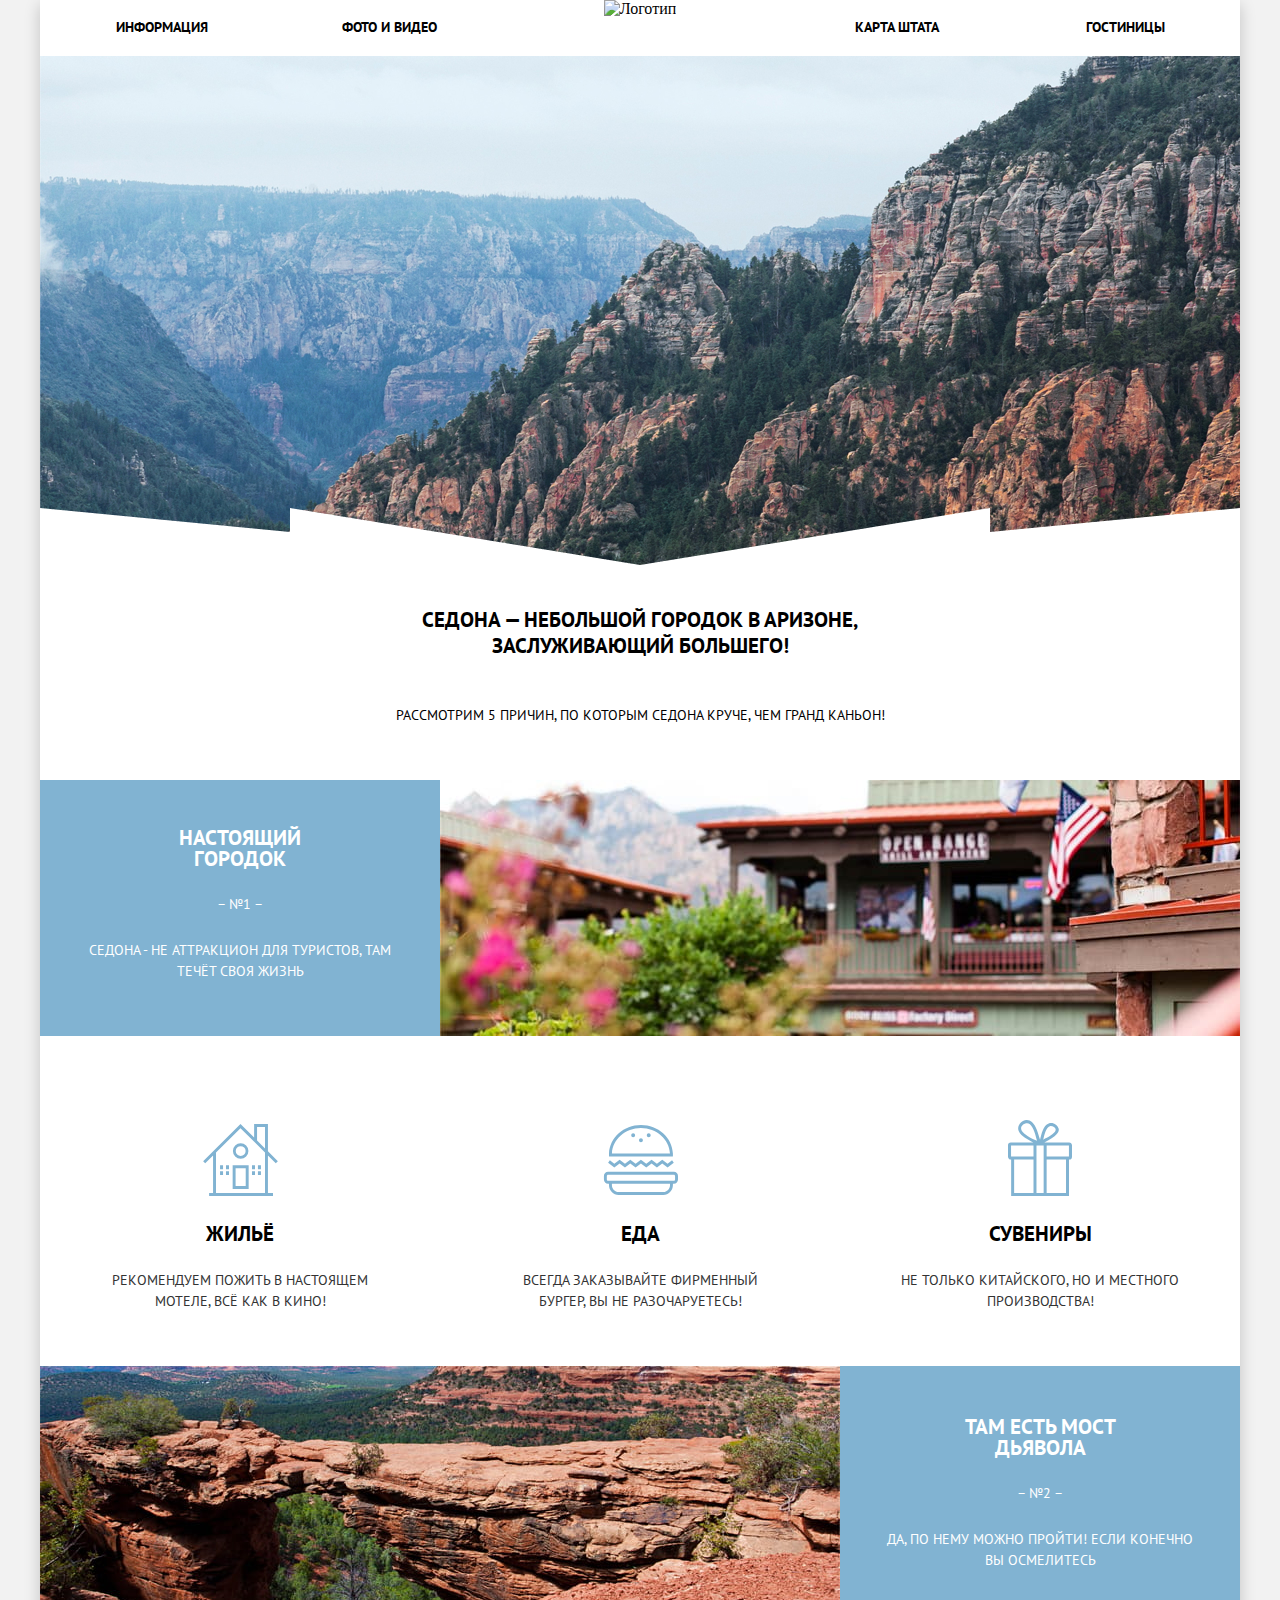
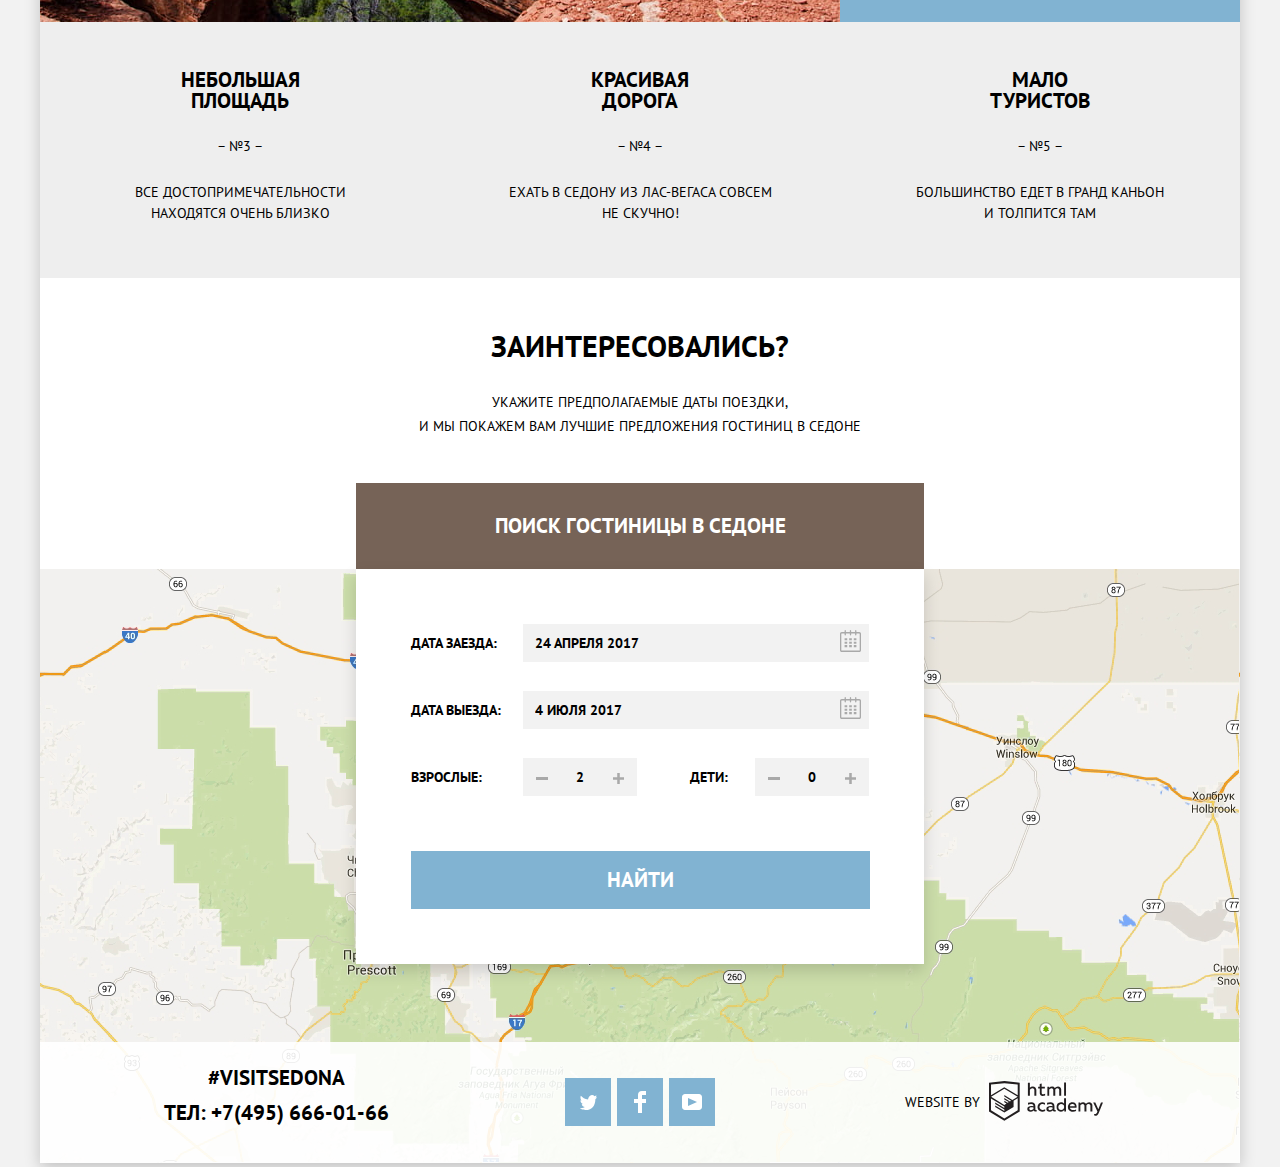
==== commit 13dd91b6: "Б4." ====
--- a/index.html
+++ b/index.html
@@ -6,7 +6,7 @@
     <title>HTML Academy: Седона</title>
     <link href="https://fonts.googleapis.com/css2?family=PT+Sans:wght@400;700&display=swap" rel="stylesheet">
     <link href="css/normalize.css" rel="stylesheet">
-    <link href="css/style.min.css" rel="stylesheet">
+    <link href="css/style.css" rel="stylesheet">
 </head>
 
 <body class="container">
@@ -103,19 +103,21 @@
                     <label class="modal-label">
                         <span class="modal-label-text">Дата заезда: </span>
                         <input class="modal-field" name="date-arrival" placeholder="24 апреля 2017" type="text" pattern="^[А-Яа-яЁё0-9\s]+$" maxlength="16" required>
-                        <svg class="modal-icon" aria-hidden="true" focusable="false" width="21" height="23" viewBox="0 0 21 23" fill="none" xmlns="http://www.w3.org/2000/svg">
+                        <button class="modal-button"><svg class="modal-icon" aria-hidden="true" focusable="false" width="21" height="23" viewBox="0 0 21 23" fill="none" xmlns="http://www.w3.org/2000/svg">
                             <path fill-rule="evenodd" clip-rule="evenodd" d="M16.406 3.02498H19.251C20.217 3.02498 21 3.84698 21 4.86198V21.164C21 22.179 20.217 23 19.251 23H1.75C0.784 23 0 22.179 0 21.164V4.86198C0 3.84698 0.784 3.02498 1.75 3.02498H4.593V1.64798C4.593 1.26698 4.887 0.958984 5.25 0.958984C5.612 0.958984 5.906 1.26698 5.906 1.64798V3.02498H9.844V1.64798C9.844 1.26698 10.138 0.958984 10.501 0.958984C10.862 0.958984 11.156 1.26698 11.156 1.64798V3.02498H15.094V1.64798C15.094 1.26698 15.387 0.958984 15.75 0.958984C16.112 0.958984 16.406 1.26698 16.406 1.64798V3.02498ZM19.5646 21.484C19.6466 21.3979 19.691 21.2828 19.688 21.164H19.689V4.86198C19.689 4.60898 19.493 4.40298 19.252 4.40298H16.407V5.78098C16.407 6.16198 16.113 6.46998 15.751 6.46998C15.388 6.46998 15.095 6.16198 15.095 5.78098V4.40298H11.157V5.78098C11.157 6.16198 10.863 6.46998 10.502 6.46998C10.139 6.46998 9.845 6.16198 9.845 5.78098V4.40298H5.907V5.78098C5.907 6.16198 5.613 6.46998 5.251 6.46998C4.888 6.46998 4.594 6.16198 4.594 5.78098V4.40298H1.75C1.50263 4.40953 1.30696 4.61458 1.312 4.86198V21.164C1.30696 21.4114 1.50263 21.6164 1.75 21.623H19.251C19.3698 21.6201 19.4826 21.5701 19.5646 21.484Z" fill="#A9A9A9" />
                             <path fill-rule="evenodd" clip-rule="evenodd" d="M4.59399 9.2251H7.21899V11.2911H4.59399V9.2251ZM4.59399 12.6681H7.21899V14.7351H4.59399V12.6681ZM7.21899 16.1121H4.59399V18.1781H7.21899V16.1121ZM9.18799 16.1121H11.813V18.1781H9.18799V16.1121ZM11.813 12.6681H9.18799V14.7351H11.813V12.6681ZM9.18799 9.2251H11.813V11.2911H9.18799V9.2251ZM16.406 16.1121H13.781V18.1781H16.406V16.1121ZM13.781 12.6681H16.406V14.7351H13.781V12.6681ZM16.406 9.2251H13.781V11.2911H16.406V9.2251Z" fill="#A9A9A9" />
                         </svg>
+                        </button>
                     </label>
 
                     <label class="modal-label">
                         <span class="modal-label-text">Дата выезда:</span>
                         <input class="modal-field" name="date-leaving" placeholder="4 июля 2017" type="text" pattern="^[А-Яа-яЁё0-9\s]+$" maxlength="16" required>
-                        <svg class="modal-icon" aria-hidden="true" focusable="false" width="21" height="23" viewBox="0 0 21 23" fill="none" xmlns="http://www.w3.org/2000/svg">
+                       <button class="modal-button"> <svg class="modal-icon" aria-hidden="true" focusable="false" width="21" height="23" viewBox="0 0 21 23" fill="none" xmlns="http://www.w3.org/2000/svg">
                             <path fill-rule="evenodd" clip-rule="evenodd" d="M16.406 3.02498H19.251C20.217 3.02498 21 3.84698 21 4.86198V21.164C21 22.179 20.217 23 19.251 23H1.75C0.784 23 0 22.179 0 21.164V4.86198C0 3.84698 0.784 3.02498 1.75 3.02498H4.593V1.64798C4.593 1.26698 4.887 0.958984 5.25 0.958984C5.612 0.958984 5.906 1.26698 5.906 1.64798V3.02498H9.844V1.64798C9.844 1.26698 10.138 0.958984 10.501 0.958984C10.862 0.958984 11.156 1.26698 11.156 1.64798V3.02498H15.094V1.64798C15.094 1.26698 15.387 0.958984 15.75 0.958984C16.112 0.958984 16.406 1.26698 16.406 1.64798V3.02498ZM19.5646 21.484C19.6466 21.3979 19.691 21.2828 19.688 21.164H19.689V4.86198C19.689 4.60898 19.493 4.40298 19.252 4.40298H16.407V5.78098C16.407 6.16198 16.113 6.46998 15.751 6.46998C15.388 6.46998 15.095 6.16198 15.095 5.78098V4.40298H11.157V5.78098C11.157 6.16198 10.863 6.46998 10.502 6.46998C10.139 6.46998 9.845 6.16198 9.845 5.78098V4.40298H5.907V5.78098C5.907 6.16198 5.613 6.46998 5.251 6.46998C4.888 6.46998 4.594 6.16198 4.594 5.78098V4.40298H1.75C1.50263 4.40953 1.30696 4.61458 1.312 4.86198V21.164C1.30696 21.4114 1.50263 21.6164 1.75 21.623H19.251C19.3698 21.6201 19.4826 21.5701 19.5646 21.484Z" fill="#A9A9A9" />
                             <path fill-rule="evenodd" clip-rule="evenodd" d="M4.59399 9.2251H7.21899V11.2911H4.59399V9.2251ZM4.59399 12.6681H7.21899V14.7351H4.59399V12.6681ZM7.21899 16.1121H4.59399V18.1781H7.21899V16.1121ZM9.18799 16.1121H11.813V18.1781H9.18799V16.1121ZM11.813 12.6681H9.18799V14.7351H11.813V12.6681ZM9.18799 9.2251H11.813V11.2911H9.18799V9.2251ZM16.406 16.1121H13.781V18.1781H16.406V16.1121ZM13.781 12.6681H16.406V14.7351H13.781V12.6681ZM16.406 9.2251H13.781V11.2911H16.406V9.2251Z" fill="#A9A9A9" />
                         </svg>
+                        </button>
                     </label>
 
                     <div class="modal-wrapper">
--- a/css/style.css
+++ b/css/style.css
@@ -0,0 +1,1217 @@
+/* Variables */
+
+:root {
+    --shadow-grey: rgba(0, 1, 1, 0.2);
+
+    --brand-color: #FFFFFF;
+    --basic-black: #000000;
+
+    --dirty-white: rgba(255, 255, 255, 0.9);
+    --special-white: rgba(255, 255, 255, 0.3);
+    --light-white: rgba(0, 0, 0, 0.3);
+    --shadow-form: rgba(0, 1, 1, 0.15);
+
+    --dark-black: #231F20;
+
+    --basic-blue: #81B3D2;
+    --dark-blue: #669EC0;
+    --extra-dark-blue: #5496BD;
+
+    --dirty-grey: #333333;
+    --basic-grey: #EEEEEE;
+    --calm-grey: #CACACA;
+    --dark-grey: #F2F2F2;
+    --darkest-grey: #A9A9A9;
+    --rate-grey: #666666;
+
+    --basic-brown: #766357;
+    --dark-brown: #604E43;
+    --extra-dark-brown: #503E33;
+
+    --form-field-hover: #EBEBEB;
+    --form-field-border: #E5E5E5;
+
+    --range-bg: #ABABAB;
+
+    --brand-font: "PT Sans", Arial, sans-serif;
+}
+
+/* Global */
+
+body {
+    width: 100%;
+    height: 100%;
+}
+
+a {
+    text-decoration: none;
+}
+
+img {
+    max-width: 100%;
+    height: auto;
+}
+
+.container {
+    display: grid;
+    grid-template-rows: -webkit-min-content auto -webkit-min-content;
+    grid-template-rows: min-content auto min-content;
+    margin: 0 auto;
+    background: var(--dark-grey);
+}
+
+.wrapper {
+    position: relative;
+    width: 1200px;
+    height: 100%;
+    margin: 0 auto;
+    background-color: var(--brand-color);
+    box-shadow: 0px 5px 15px var(--shadow-grey);
+}
+
+.visually-hidden {
+    position: absolute;
+    clip: rect(0 0 0 0);
+    width: 1px;
+    height: 1px;
+    margin: -1px;
+}
+
+/* Header */
+
+.main-header {
+  grid-row: 1/2;
+  display: flex;
+  justify-content: center;
+  align-items: center;
+  background-color: var(--brand-color);
+}
+
+.main-header div {
+  position: absolute;
+  top: 0;
+  justify-self: center;
+  z-index: 1;
+}
+
+.main-navigation {
+  list-style: none;
+  display: flex;
+  margin: 0;
+  padding: 14px 0 16px;
+  background-color: var(--brand-color);
+}
+
+.main-navigation li:nth-child(1) {
+  padding: 0 67px 0 72px;
+}
+
+.main-navigation li:nth-child(2) {
+  padding: 0 209px 0 67px;
+}
+
+.main-navigation li:nth-child(3) {
+  padding: 0 73px 0 209px;
+}
+
+.main-navigation li:nth-child(4) {
+  padding: 0 72px 0 74px;
+}
+
+.main-navigation a {
+    font-family: var(--brand-font);
+    font-style: normal;
+    font-weight: bold;
+    font-size: 14px;
+    line-height: 26px;
+    text-transform: uppercase;
+    color: var(--basic-black);
+}
+
+.main-navigation a:hover {
+    color: var(--basic-blue);
+}
+
+.main-navigation a:active {
+    color: var(--light-white);
+}
+
+.main-navigation-selected a,
+.main-navigation-selected a:hover,
+.main-navigation-selected a:active {
+    color: var(--basic-brown);
+}
+
+/* Main content*/
+
+.center {
+    grid-row: 2/3;
+    background-color: var(--brand-color);
+}
+
+.main-decor {
+    position: relative;
+    min-height: 509px;
+    background: var(--basic-blue) url("../img/main-background.jpg") no-repeat;
+}
+
+.main-decor-fonts::before {
+    position: absolute;
+    content: "";
+    width: 457px;
+    height: 350px;
+    background-image: url("../img/welcome.png");
+    background-repeat: no-repeat;
+    top: 50%;
+    left: 50%;
+    transform: translate(-50%, -51%);
+}
+
+.main-decor-fonts::after {
+    position: absolute;
+    content: "";
+    width: 1200px;
+    height: 57px;
+    background-image: url("../img/border.png");
+    background-repeat: no-repeat;
+    bottom: 0;
+}
+
+.title {
+    width: 460px;
+    font-family: var(--brand-font);
+    font-weight: bold;
+    font-size: 21px;
+    line-height: 26px;
+    text-transform: uppercase;
+    text-align: center;
+    margin: 42px auto 0;
+}
+
+.title-text {
+    font-family: var(--brand-font);
+    font-weight: normal;
+    font-size: 14px;
+    line-height: 26px;
+    text-transform: uppercase;
+    text-align: center;
+    margin: 43px auto 52px;
+}
+
+.grid-container {
+    display: grid;
+    grid-template-rows: 256px 330px 256px 256px;
+    grid-template-columns: 400px 400px 400px;
+}
+
+.content-big-left {
+    grid-column: 1/5;
+    grid-row: 1/2;
+    display: grid;
+    grid-template-columns: 400px 800px;
+    background: var(--basic-brown) url("../img/town.jpg");
+    background-position: right;
+    background-repeat: no-repeat;
+    color: var(--brand-color);
+}
+
+.content-left {
+    grid-column: 1/2;
+    background-color: var(--basic-blue);
+}
+
+.content-name {
+    width: 151px;
+    font-family: var(--brand-font);
+    font-weight: bold;
+    font-size: 21px;
+    line-height: 21px;
+    text-transform: uppercase;
+    text-align: center;
+    margin: 47px auto 0;
+}
+
+.content-number {
+    font-family: var(--brand-font);
+    font-weight: normal;
+    font-size: 14px;
+    line-height: 21px;
+    text-transform: uppercase;
+    text-align: center;
+    margin-top: 25px;
+}
+
+.content-text {
+    width: 310px;
+    font-family: var(--brand-font);
+    font-weight: normal;
+    font-size: 14px;
+    line-height: 21px;
+    text-transform: uppercase;
+    text-align: center;
+    margin: 25px auto 0;
+}
+
+.content-block {
+    width: 280px;
+}
+
+.content-block-small {
+    width: 255px;
+}
+
+.features {
+    grid-column: 1/5;
+    grid-row: 2/3;
+    background-color: var(--brand-color);
+}
+
+.features-list {
+    list-style: none;
+    display: grid;
+    grid-template-columns: 1fr 1fr 1fr;
+    grid-template-rows: 330px;
+    margin: 0;
+    padding: 0;
+}
+
+.features-name {
+    font-family: var(--brand-font);
+    font-weight: bold;
+    font-size: 21px;
+    line-height: 21px;
+    text-transform: uppercase;
+    text-align: center;
+    align-content: center;
+    margin-top: 28px;
+}
+
+.features-text {
+    width: 285px;
+    font-family: var(--brand-font);
+    font-weight: normal;
+    font-size: 14px;
+    line-height: 21px;
+    text-transform: uppercase;
+    color: var(--dirty-grey);
+    text-align: center;
+    margin: 26px auto 0;
+}
+
+.features-apartment:before {
+    display: block;
+    content: "";
+    width: 75px;
+    height: 72px;
+    margin: 60px auto 27px;
+    background-image: url("../img/apartments.svg");
+    background-repeat: no-repeat;
+}
+
+.features-food:before {
+    display: block;
+    content: "";
+    width: 75px;
+    height: 70px;
+    margin: 61px auto 28px;
+    background-image: url("../img/food.svg");
+    background-repeat: no-repeat;
+}
+
+.features-souvenirs:before {
+    display: block;
+    content: "";
+    width: 64px;
+    height: 77px;
+    margin: 55px auto 27px;
+    background-image: url("../img/souvernirs.svg");
+    background-repeat: no-repeat;
+}
+
+.content-big-right {
+    grid-column: 1/5;
+    grid-row: 3/4;
+    display: grid;
+    grid-template-columns: 800px 400px;
+    color: var(--brand-color);
+    background: var(--basic-brown) url("../img/bridge.jpg");
+    background-position: left;
+    background-repeat: no-repeat;
+}
+
+.content-right {
+    grid-column: 2/4;
+    padding-top: 3px;
+    background-color: var(--basic-blue);
+}
+
+.content {
+    grid-column: 1/5;
+    grid-row: 4/5;
+    background-color: var(--basic-grey);
+}
+
+.content-list {
+    list-style: none;
+    display: grid;
+    grid-template-columns: 400px 400px 400px;
+    margin: 0;
+    padding: 0;
+}
+
+.offer {
+    position: relative;
+    text-align: center;
+    background: var(--brand-color);
+}
+
+.offer-title {
+    font-family: var(--brand-font);
+    font-weight: bold;
+    font-size: 30px;
+    line-height: 24px;
+    text-transform: uppercase;
+    margin: 56px auto 0;
+}
+
+.offer-info {
+    width: 450px;
+    font-family: var(--brand-font);
+    font-weight: normal;
+    font-size: 14px;
+    line-height: 24px;
+    text-transform: uppercase;
+    margin: 32px auto 45px;
+}
+
+/* Button search */
+
+.button {
+    padding: 0;
+    background-color: transparent;
+    border: none;
+    cursor: pointer;
+    outline: none;
+}
+
+.button-search {
+    width: 568px;
+    background-color: var(--basic-brown);
+    font-family: var(--brand-font);
+    font-weight: bold;
+    font-size: 21px;
+    line-height: 26px;
+    text-transform: uppercase;
+    color: var(--brand-color);
+    padding: 30px 0;
+}
+
+.button-search:hover {
+    background-color: var(--dark-brown);
+}
+
+.button-search:active {
+    color: var(--special-white);
+    background-color: var(--extra-dark-brown);
+}
+
+/* форма */
+
+.modal-open {
+    position: absolute;
+    top: 100%;
+    left: 316px;
+    max-width: 568px;
+    margin: 0 auto;
+    padding: 55px;
+    background-color: var(--brand-color);
+    box-shadow: 0px 7px 15px var(--shadow-form);
+    z-index: 100;
+    box-sizing: border-box;
+    -webkit-animation: bounce 0.6s;
+            animation: bounce 0.6s;
+}
+
+@-webkit-keyframes bounce {
+    0% {
+        transform: translateY(-2000px);
+    }
+
+    70% {
+        transform: translateY(30px);
+    }
+
+    90% {
+        transform: translateY(-10px);
+    }
+
+    100% {
+        transform: translateY(0);
+    }
+}
+
+@keyframes bounce {
+    0% {
+        transform: translateY(-2000px);
+    }
+
+    70% {
+        transform: translateY(30px);
+    }
+
+    90% {
+        transform: translateY(-10px);
+    }
+
+    100% {
+        transform: translateY(0);
+    }
+}
+
+.modal-close {
+    display: none;
+}
+
+.modal-label {
+    position: relative;
+    display: flex;
+    align-items: center;
+    margin-bottom: 29px;
+}
+
+.modal-label-text {
+    display: inline-block;
+    vertical-align: middle;
+    width: 112px;
+    font-family: var(--brand-font);
+    font-style: normal;
+    font-weight: bold;
+    font-size: 14px;
+    line-height: 26px;
+    text-transform: uppercase;
+    text-align: left;
+    order: -1;
+}
+
+.label-text-children {
+    width: 65px;
+    margin-left: 53px;
+}
+
+.modal-field {
+    width: 346px;
+    height: 38px;
+    font-family: var(--brand-font);
+    font-style: normal;
+    font-weight: bold;
+    font-size: 14px;
+    line-height: 26px;
+    text-transform: uppercase;
+    padding: 6px 7px 6px 12px;
+    background-color: var(--dark-grey);
+    border: none;
+    outline: none;
+    box-sizing: border-box;
+}
+
+.modal-field:hover {
+    background-color: var(--form-field-hover);
+}
+
+.modal-field:focus {
+    background-color: var(--brand-color);
+    border: 2px solid var(--form-field-border);
+}
+
+.modal-button {
+    position: absolute;
+    right: 2px;
+    background-color: transparent;
+    border: none;
+}
+
+.modal-icon {
+  cursor: pointer;
+}
+
+.modal-icon:hover path {
+    fill: var(--basic-black);
+}
+
+.modal-icon:active path {
+    fill: var(--basic-blue);
+}
+
+.modal-wrapper {
+    display: flex;
+    justify-content: left;
+    align-items: center;
+    margin-bottom: 55px;
+}
+
+.modal-wrapper-buttons {
+    display: flex;
+    justify-content: center;
+    align-items: center;
+}
+
+.modal-number-input {
+    max-width: 38px;
+    min-height: 38px;
+    font-family: var(--brand-font);
+    font-style: normal;
+    font-weight: bold;
+    font-size: 14px;
+    line-height: 26px;
+    text-transform: uppercase;
+    text-align: center;
+    padding: 0;
+    background-color: var(--dark-grey);
+    border: none;
+    box-sizing: border-box;
+}
+
+.modal-number-input:hover {
+    background-color: var(--form-field-hover);
+    border: none;
+}
+
+.modal-number-input:focus {
+    background-color: var(--brand-color);
+    border: 2px solid var(--form-field-border);
+    outline: none;
+}
+
+input::-webkit-input-placeholder {
+    font-family: var(--brand-font);
+    font-style: normal;
+    font-weight: bold;
+    font-size: 14px;
+    line-height: 26px;
+    text-transform: uppercase;
+    color: var(--basic-black);
+}
+
+.button-modal {
+    width: 38px;
+    height: 38px;
+    padding: 0;
+    background-color: var(--dark-grey);
+    border: none;
+    cursor: pointer;
+    outline: none;
+}
+
+.button-modal:hover path,
+.button-modal:hover rect {
+    fill: var(--basic-black);
+}
+
+.button-modal:active path,
+.button-modal:active rect {
+    fill: var(--basic-blue);
+}
+
+.button-minus {
+    margin: 19px auto;
+}
+
+.button-plus {
+    margin: 15px auto;
+}
+
+.find-button {
+    font-family: var(--brand-font);
+    font-style: normal;
+    font-weight: bold;
+    font-size: 21px;
+    line-height: 27px;
+    text-transform: uppercase;
+    color: var(--brand-color);
+    padding: 15px 196px 16px 196px;
+    background-color: var(--basic-blue);
+}
+
+.find-button:hover {
+    background-color: var(--dark-blue);
+}
+
+.find-button:active {
+    color: var(--special-white);
+    background-color: var(--extra-dark-blue);
+}
+
+/* карта */
+
+.map {
+    height: 594px;
+    top: 0;
+    margin: 0;
+    padding: 0;
+    background: var(--basic-grey) url(../img/map.png);
+}
+
+/* Footer */
+
+.page-footer {
+    position: absolute;
+    bottom: 0;
+    min-width: 1200px;
+    min-height: 121px;
+    grid-row: 3/4;
+    display: grid;
+    grid-template-columns: 1fr 1fr 1fr;
+    background-color: var(--dirty-white);
+    z-index: 2;
+}
+
+.page-footer-catalog {
+    min-width: 1200px;
+    grid-row: 3/4;
+    display: grid;
+    grid-template-columns: 1fr 1fr 1fr;
+    background-color: var(--dirty-white);
+}
+
+.contacts {
+    font-family: var(--brand-font);
+    font-weight: bold;
+    font-size: 21px;
+    line-height: 26px;
+    text-transform: uppercase;
+    color: var(--basic-black);
+    display: flex;
+    flex-direction: column;
+    justify-content: center;
+    text-align: center;
+    align-content: center;
+    padding-left: 72px;
+}
+
+.contacts span {
+    display: inline-block;
+    vertical-align: middle;
+    margin-top: 22px;
+}
+
+.contacts p {
+    color: var(--basic-black);
+    margin: 9px auto 36px;
+}
+
+.contacts a {
+    color: var(--basic-black);
+}
+
+.socials-list {
+    list-style: none;
+    display: flex;
+    justify-content: center;
+    margin-top: 36px;
+    padding: 0;
+    gap: 6px;
+}
+
+.social-button {
+    width: 46px;
+    height: 48px;
+    color: var(--brand-color);
+    display: flex;
+    justify-content: center;
+    align-items: center;
+    background-color: var(--basic-blue);
+}
+
+.social-button:hover {
+    background-color: var(--dark-blue);
+}
+
+.social-button:active {
+    background-color: var(--extra-dark-blue);
+}
+
+.social-button:active path {
+    fill: var(--special-white);
+}
+
+.copyright {
+    font-family: var(--brand-font);
+    font-weight: normal;
+    font-size: 14px;
+    text-transform: uppercase;
+    display: flex;
+    justify-content: center;
+    align-items: center;
+}
+
+.copyright span {
+    margin-right: 9px;
+}
+
+.copyright-link {
+    color: var(--dark-black);
+    margin-right: 72px;
+}
+
+.copyright-link:hover path {
+    fill: var(--basic-blue);
+}
+
+.copyright-link:active path {
+    fill: var(--darkest-grey);
+}
+
+/* Catalog */
+
+.wrapper-catalog {
+    width: 1200px;
+    height: 100%;
+    margin: 0 auto;
+    background-color: var(--brand-color);
+    box-shadow: 0px 5px 15px var(--shadow-grey);
+}
+
+.selector {
+    background: var(--basic-blue) url(../img/catalog-background.jpg);
+    background-repeat: no-repeat;
+}
+
+.selector-form {
+    display: flex;
+    flex-wrap: wrap;
+    min-height: 217px;
+}
+
+.selector-fieldset {
+    margin: 0;
+    margin-top: 26px;
+    padding: 0;
+    border: none;
+}
+
+.selector-fieldset ul {
+    list-style: none;
+    font-family: var(--brand-font);
+    font-style: normal;
+    font-weight: normal;
+    font-size: 14px;
+    line-height: 21px;
+    text-transform: uppercase;
+    color: var(--brand-color);
+    margin: 0;
+    margin-bottom: 31px;
+    margin-top: 25px;
+    padding: 0;
+}
+
+.selector-fieldset legend {
+    font-family: var(--brand-font);
+    font-style: normal;
+    font-weight: bold;
+    font-size: 16px;
+    line-height: 21px;
+    text-transform: uppercase;
+    color: var(--brand-color);
+}
+
+.selector-list li {
+    margin-bottom: 25px;
+}
+
+.check {
+    padding-left: 40px;
+    cursor: pointer;
+}
+
+.check-input {
+    position: absolute;
+    -webkit-appearance: none;
+       -moz-appearance: none;
+            appearance: none;
+}
+
+.check__box {
+    position: absolute;
+    width: 27px;
+    height: 23px;
+    margin-left: -40px;
+    background-image: url(../img/checkbox-off.svg);
+    background-repeat: no-repeat;
+    cursor: pointer;
+}
+
+.check-input:checked + .check__box {
+    background-image: url(../img/checkbox-on.svg);
+}
+
+.check-input:disabled + .check__box {
+    background-image: url(../img/checkbox-off-disabled.svg);
+}
+
+.check-input:checked:disabled + .check__box {
+    background-image: url(../img/checkbox-on-disabled.svg);
+}
+
+.infrastructure {
+    margin-left: 72px;
+}
+
+.house-type {
+    margin-left: 118px;
+}
+
+.price-range {
+    margin-left: auto;
+    margin-right: 72px;
+}
+
+.price-controls {
+    width: 313px;
+    height: 32px;
+    font-family: var(--brand-font);
+    font-size: 14px;
+    line-height: 21px;
+    text-transform: uppercase;
+    color: var(--brand-color);
+    display: flex;
+    margin-top: 11px;
+    border: 2px solid var(--brand-color);
+    border-radius: 2px;
+}
+
+.price-controls .price-controls-input {
+    width: 66px;
+    color: var(--brand-color);
+    padding: 0;
+    background: none;
+    border: none;
+}
+
+.min-price {
+    position: relative;
+    margin-top: 5px;
+    margin-left: 64px;
+}
+
+.min-price::after {
+    position: absolute;
+    content: "";
+    width: 2px;
+    height: 22px;
+    left: 93px;
+    top: 0;
+    background-color: var(--brand-color);
+}
+
+.max-price {
+    margin-top: 5px;
+    margin-left: auto;
+    margin-right: 15px;
+}
+
+.range-controls {
+    position: relative;
+    height: 22px;
+    margin-top: 9px;
+    margin-bottom: 13px;
+    padding-top: 11px;
+    padding-left: 2px;
+    padding-right: 2px;
+    border-radius: 5px;
+}
+
+.scale {
+    height: 2px;
+    background: var(--special-white);
+}
+
+.range-controls .bar {
+    width: 82%;
+    height: 2px;
+    background: var(--brand-color);
+}
+
+.range-controls .toggle {
+    position: absolute;
+    top: 2px;
+    left: 0;
+    width: 4px;
+    height: 4px;
+    padding: 0;
+    background-color: var(--range-bg);
+    border: 8px solid var(--brand-color);
+    border-radius: 50%;
+    cursor: pointer;
+    box-shadow: 0 2px 0 0 var(--range-bg);
+}
+
+.range-controls .toggle:hover {
+    transform: scale(1.1);
+}
+
+.range-controls .toggle-max {
+    left: 253px;
+}
+
+.button-selector {
+    width: 137px;
+    height: 36px;
+    font-family: var(--brand-font);
+    font-style: normal;
+    font-weight: normal;
+    font-size: 14px;
+    line-height: 21px;
+    text-transform: uppercase;
+    color: var(--brand-color);
+    margin-left: 84px;
+    background: transparent;
+    border: 2px solid var(--brand-color);
+    border-radius: 2px;
+}
+
+.button-selector:hover {
+    color: var(--basic-black);
+    background-color: var(--brand-color);
+}
+
+.filter {
+    display: flex;
+    align-items: center;
+    margin-right: 73px;
+    background-color: var(--brand-color);
+}
+
+.filter-result {
+    font-family: var(--brand-font);
+    font-style: normal;
+    font-weight: bold;
+    font-size: 21px;
+    line-height: 26px;
+    text-transform: uppercase;
+    margin: 29px 0 31px 73px;
+}
+
+.filter-sorting {
+    font-family: var(--brand-font);
+    font-style: normal;
+    font-weight: normal;
+    font-size: 12px;
+    line-height: 18px;
+    text-transform: uppercase;
+    margin-left: 46px;
+    margin-top: 5px;
+}
+
+.filter-item-selected {
+    font-family: var(--brand-font);
+    font-size: 12px;
+    line-height: 18px;
+    text-transform: uppercase;
+    color: var(--basic-blue);
+    margin-left: 40px;
+    margin-bottom: 5px;
+    background-color: var(--brand-color);
+    border: none;
+}
+
+.filter-item {
+    font-family: var(--brand-font);
+    font-size: 12px;
+    line-height: 18px;
+    text-transform: uppercase;
+    color: var(--light-white);
+    margin-left: 34px;
+    margin-bottom: 5px;
+    background-color: var(--brand-color);
+    border-bottom: 1px dashed var(--basic-blue);
+}
+
+.filter-button:hover {
+    color: var(--basic-blue);
+}
+
+.filter-button:active {
+    color: var(--basic-black);
+    border: none;
+}
+
+.links-direction {
+    display: flex;
+    justify-content: flex-end;
+    margin-top: 4px;
+    margin-left: auto;
+    padding: 0;
+    gap: 12px;
+}
+
+.direction path {
+    fill: var(--calm-grey);
+}
+
+.direction:hover path {
+    fill: var(--basic-black);
+}
+
+.direction:active path {
+    fill: var(--basic-blue);
+}
+
+.direction-up path {
+    fill: var(--calm-grey);
+}
+
+.direction-down path {
+    fill: var(--basic-blue);
+}
+
+/* Hotels */
+
+.hotel {
+    background-color: var(--brand-color);
+}
+
+.hotel-list {
+    list-style: none;
+    margin: 0;
+    padding: 0;
+    border-top: 1px solid var(--form-field-border);
+}
+
+.hotel-list-item {
+    min-height: 150px;
+    display: flex;
+    flex-wrap: wrap;
+    align-items: center;
+    padding: 0 73px;
+    border-bottom: 1px solid var(--form-field-border);
+}
+
+.hotel-photo {
+    margin-top: 4px;
+}
+
+.hotel-card {
+    margin: 23px 0 30px 29px;
+}
+
+.hotel-name {
+    margin: 0;
+}
+
+.booking,
+.details {
+    display: inline-block;
+    vertical-align: middle;
+}
+
+.booking {
+    margin-left: 1px;
+}
+
+.booking p,
+.details p {
+    font-family: var(--brand-font);
+    font-style: normal;
+    font-weight: normal;
+    font-size: 14px;
+    line-height: 21px;
+    text-transform: uppercase;
+    color: var(--basic-black);
+    margin-top: 7px;
+    margin-bottom: 16px;
+}
+
+.rates {
+    margin: auto 0 30px auto;
+}
+
+.stars {
+    display: flex;
+    justify-content: flex-end;
+    gap: 5px;
+}
+
+.hotel-rate {
+    display: block;
+    width: 83px;
+    font-family: var(--brand-font);
+    font-style: normal;
+    font-weight: normal;
+    font-size: 14px;
+    line-height: 21px;
+    text-transform: uppercase;
+    color: var(--rate-grey);
+    margin: 47px 0 0 auto;
+    padding: 3px 12px 3px 15px;
+    background-color: var(--dark-grey);
+}
+
+.hotel-link {
+    font-family: var(--brand-font);
+    font-style: normal;
+    font-weight: bold;
+    font-size: 21px;
+    line-height: 26px;
+    text-transform: uppercase;
+    color: var(--basic-black);
+}
+
+.hotel-link:hover {
+    color: var(--basic-blue);
+}
+
+.hotel-link:active {
+    color: var(--light-white);
+}
+
+.hotel-button-more,
+.hotel-button-booking {
+    font-family: var(--brand-font);
+    font-style: normal;
+    font-weight: bold;
+    font-size: 14px;
+    line-height: 21px;
+    text-transform: uppercase;
+    color: var(--brand-color);
+    padding: 4px 17px 5px 17px;
+}
+
+.hotel-button-more {
+    background-color: var(--basic-blue);
+}
+
+.hotel-button-more:hover {
+    background-color: var(--dark-blue);
+}
+
+.hotel-button-more:active {
+    color: var(--special-white);
+    background-color: var(--extra-dark-blue);
+}
+
+.hotel-button-booking {
+    background-color: var(--basic-brown);
+}
+
+.hotel-button-booking:hover {
+    background-color: var(--dark-brown);
+}
+
+.hotel-button-booking:active {
+    color: var(--special-white);
+    background-color: var(--extra-dark-brown);
+}
+
+/* blank */
+
+.blank-text {
+    font-family: var(--blank-font);
+    font-weight: bold;
+    font-size: 40px;
+    line-height: 36px;
+    text-align: center;
+}
+
+.blank-text a {
+    color: var(--extra-dark-blue);
+}
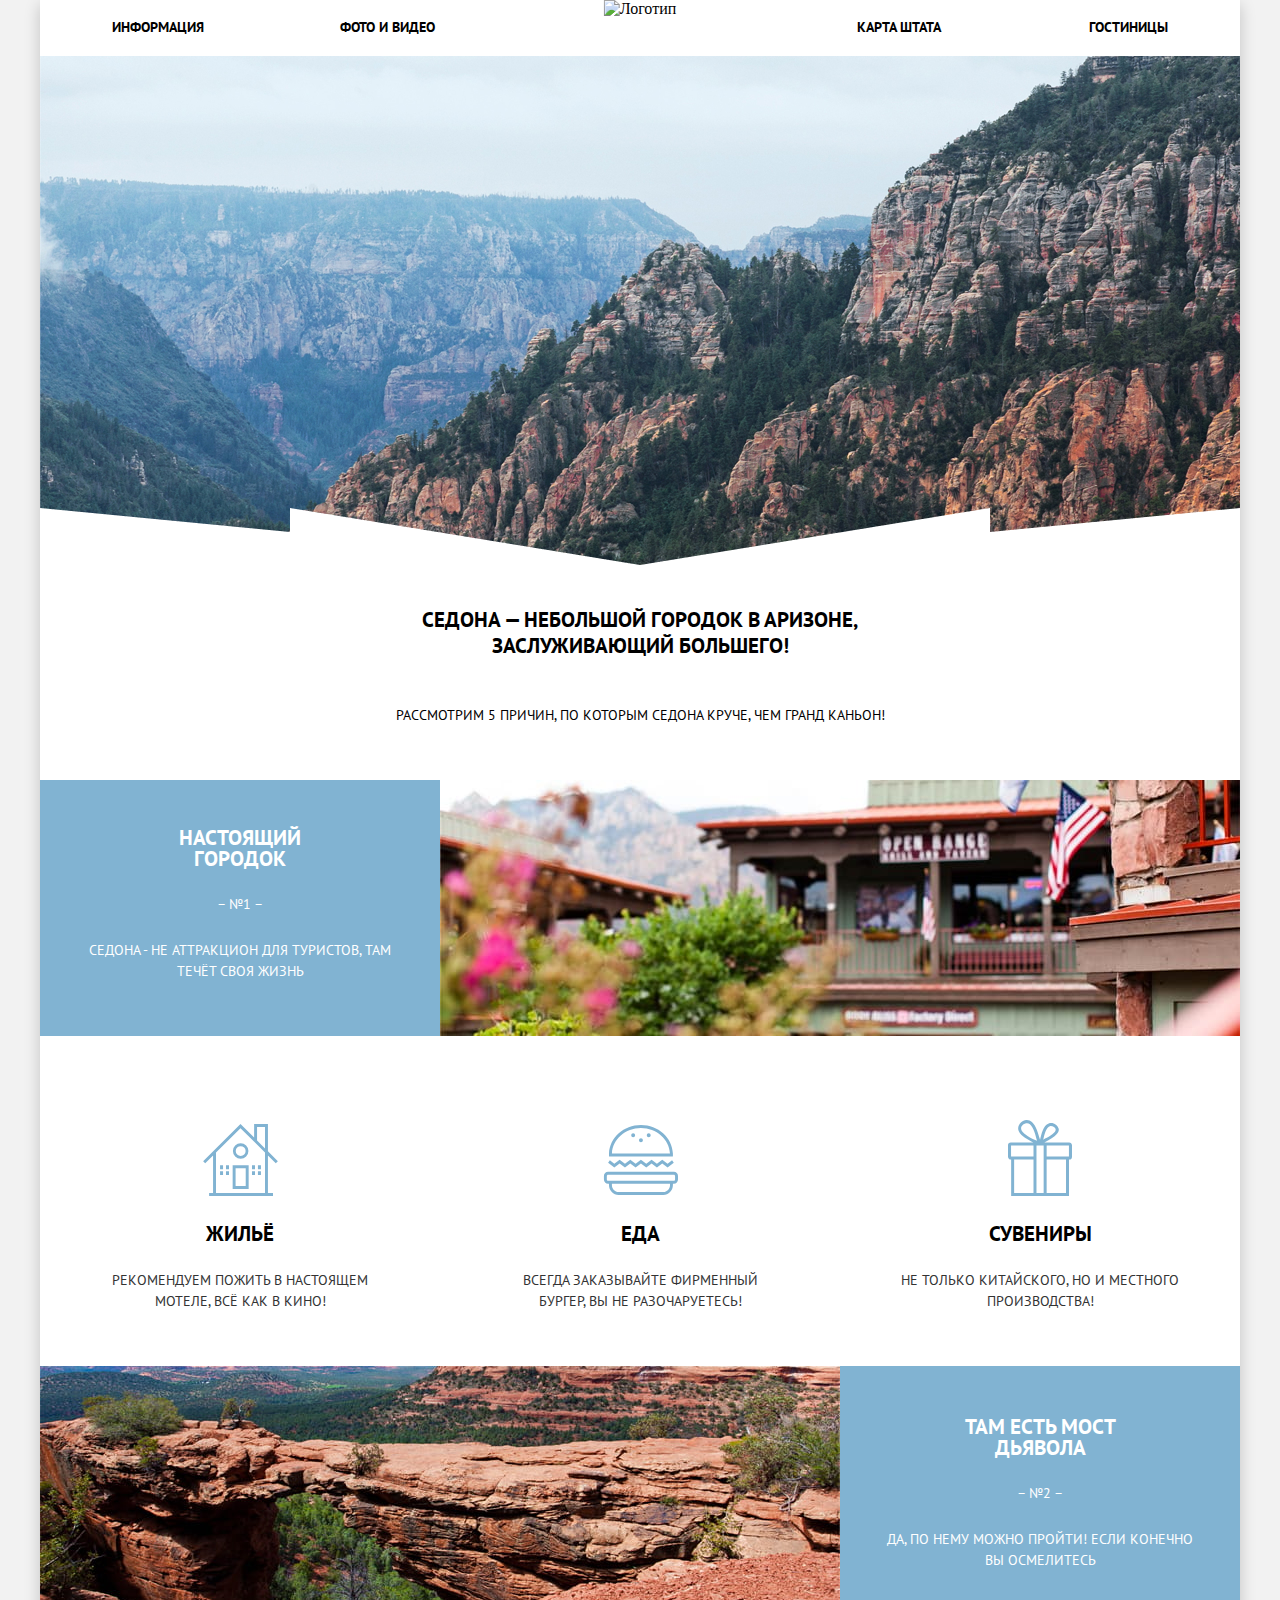
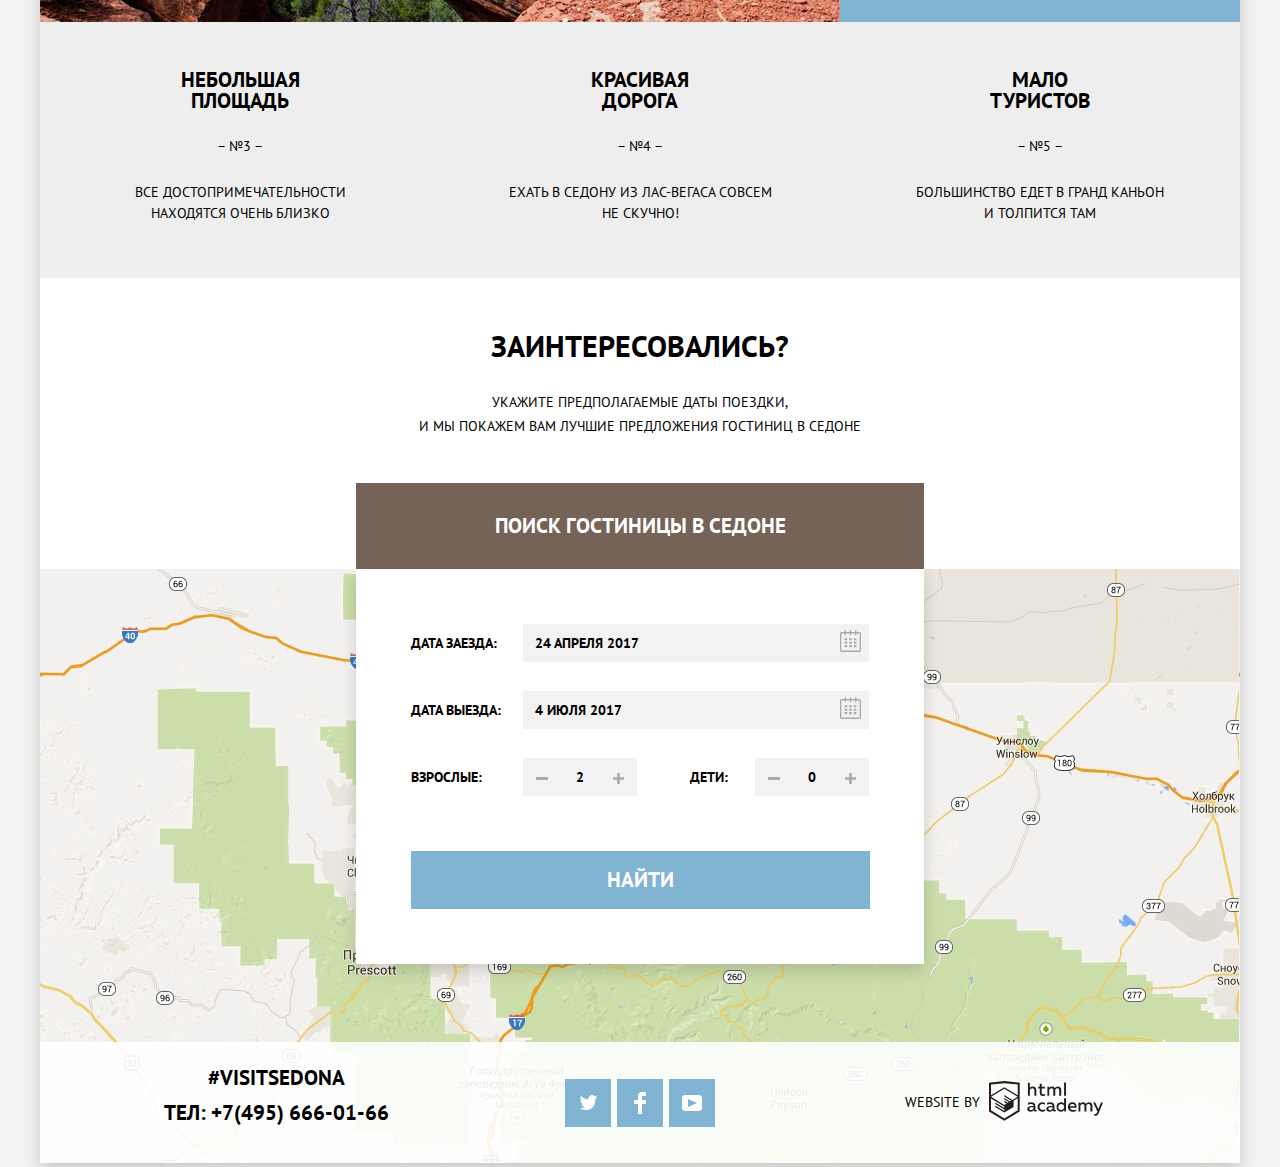
==== commit 8241bbf2: "правки" ====
--- a/index.html
+++ b/index.html
@@ -161,7 +161,7 @@
             <section class="contacts">
                 <h2 class="visually-hidden">Контакты</h2>
                 <span>#visitSEDONA</span>
-                <p>ТЕЛ: <a class="contacts-phone" aria-label="Наш контактный номер" href="tel:+7(495)666-01-66">+7(495) 666-01-66</a></p>
+                <p>ТЕЛ: <a class="contacts-phone" aria-label="Наш контактный номер" href="tel:+74956660166">+7(495) 666-01-66</a></p>
             </section>
 
             <section>
--- a/css/style.css
+++ b/css/style.css
@@ -80,42 +80,50 @@
 /* Header */
 
 .main-header {
-  grid-row: 1/2;
-  display: flex;
-  justify-content: center;
-  align-items: center;
-  background-color: var(--brand-color);
+    grid-row: 1/2;
+    background-color: var(--brand-color);
 }
 
 .main-header div {
-  position: absolute;
-  top: 0;
-  justify-self: center;
-  z-index: 1;
+    position: absolute;
+    top: 0;
+    left: 50%;
+    transform: translateX(-50%);
+    justify-self: center;
+    z-index: 1;
 }
 
 .main-navigation {
-  list-style: none;
-  display: flex;
-  margin: 0;
-  padding: 14px 0 16px;
-  background-color: var(--brand-color);
+    list-style: none;
+    display: flex;
+    flex-wrap: wrap;
+    margin: 0;
+    padding: 14px 72px 16px;
+    background-color: var(--brand-color);
 }
 
 .main-navigation li:nth-child(1) {
-  padding: 0 67px 0 72px;
+    width: 100px;
+    text-align: left;
+    margin-right: 128px;
 }
 
 .main-navigation li:nth-child(2) {
-  padding: 0 209px 0 67px;
+    width: 100px;
+    text-align: left;
+    margin-right: 200px;
 }
 
 .main-navigation li:nth-child(3) {
-  padding: 0 73px 0 209px;
+    width: 100px;
+    text-align: right;
+    margin-left: 201px;
+    margin-right: 127px;
 }
 
 .main-navigation li:nth-child(4) {
-  padding: 0 72px 0 74px;
+    width: 100px;
+    text-align: right;
 }
 
 .main-navigation a {
@@ -391,7 +399,6 @@
     background-color: transparent;
     border: none;
     cursor: pointer;
-    outline: none;
 }
 
 .button-search {
@@ -429,7 +436,7 @@
     z-index: 100;
     box-sizing: border-box;
     -webkit-animation: bounce 0.6s;
-            animation: bounce 0.6s;
+    animation: bounce 0.6s;
 }
 
 @-webkit-keyframes bounce {
@@ -531,7 +538,7 @@
 }
 
 .modal-icon {
-  cursor: pointer;
+    cursor: pointer;
 }
 
 .modal-icon:hover path {
@@ -599,7 +606,6 @@
     background-color: var(--dark-grey);
     border: none;
     cursor: pointer;
-    outline: none;
 }
 
 .button-modal:hover path,
@@ -661,6 +667,7 @@
     grid-row: 3/4;
     display: grid;
     grid-template-columns: 1fr 1fr 1fr;
+    align-items: center;
     background-color: var(--dirty-white);
     z-index: 2;
 }
@@ -670,6 +677,7 @@
     grid-row: 3/4;
     display: grid;
     grid-template-columns: 1fr 1fr 1fr;
+    align-items: center;
     background-color: var(--dirty-white);
 }
 
@@ -707,7 +715,7 @@
     list-style: none;
     display: flex;
     justify-content: center;
-    margin-top: 36px;
+    margin: 0;
     padding: 0;
     gap: 6px;
 }
@@ -826,8 +834,8 @@
 .check-input {
     position: absolute;
     -webkit-appearance: none;
-       -moz-appearance: none;
-            appearance: none;
+    -moz-appearance: none;
+    appearance: none;
 }
 
 .check__box {
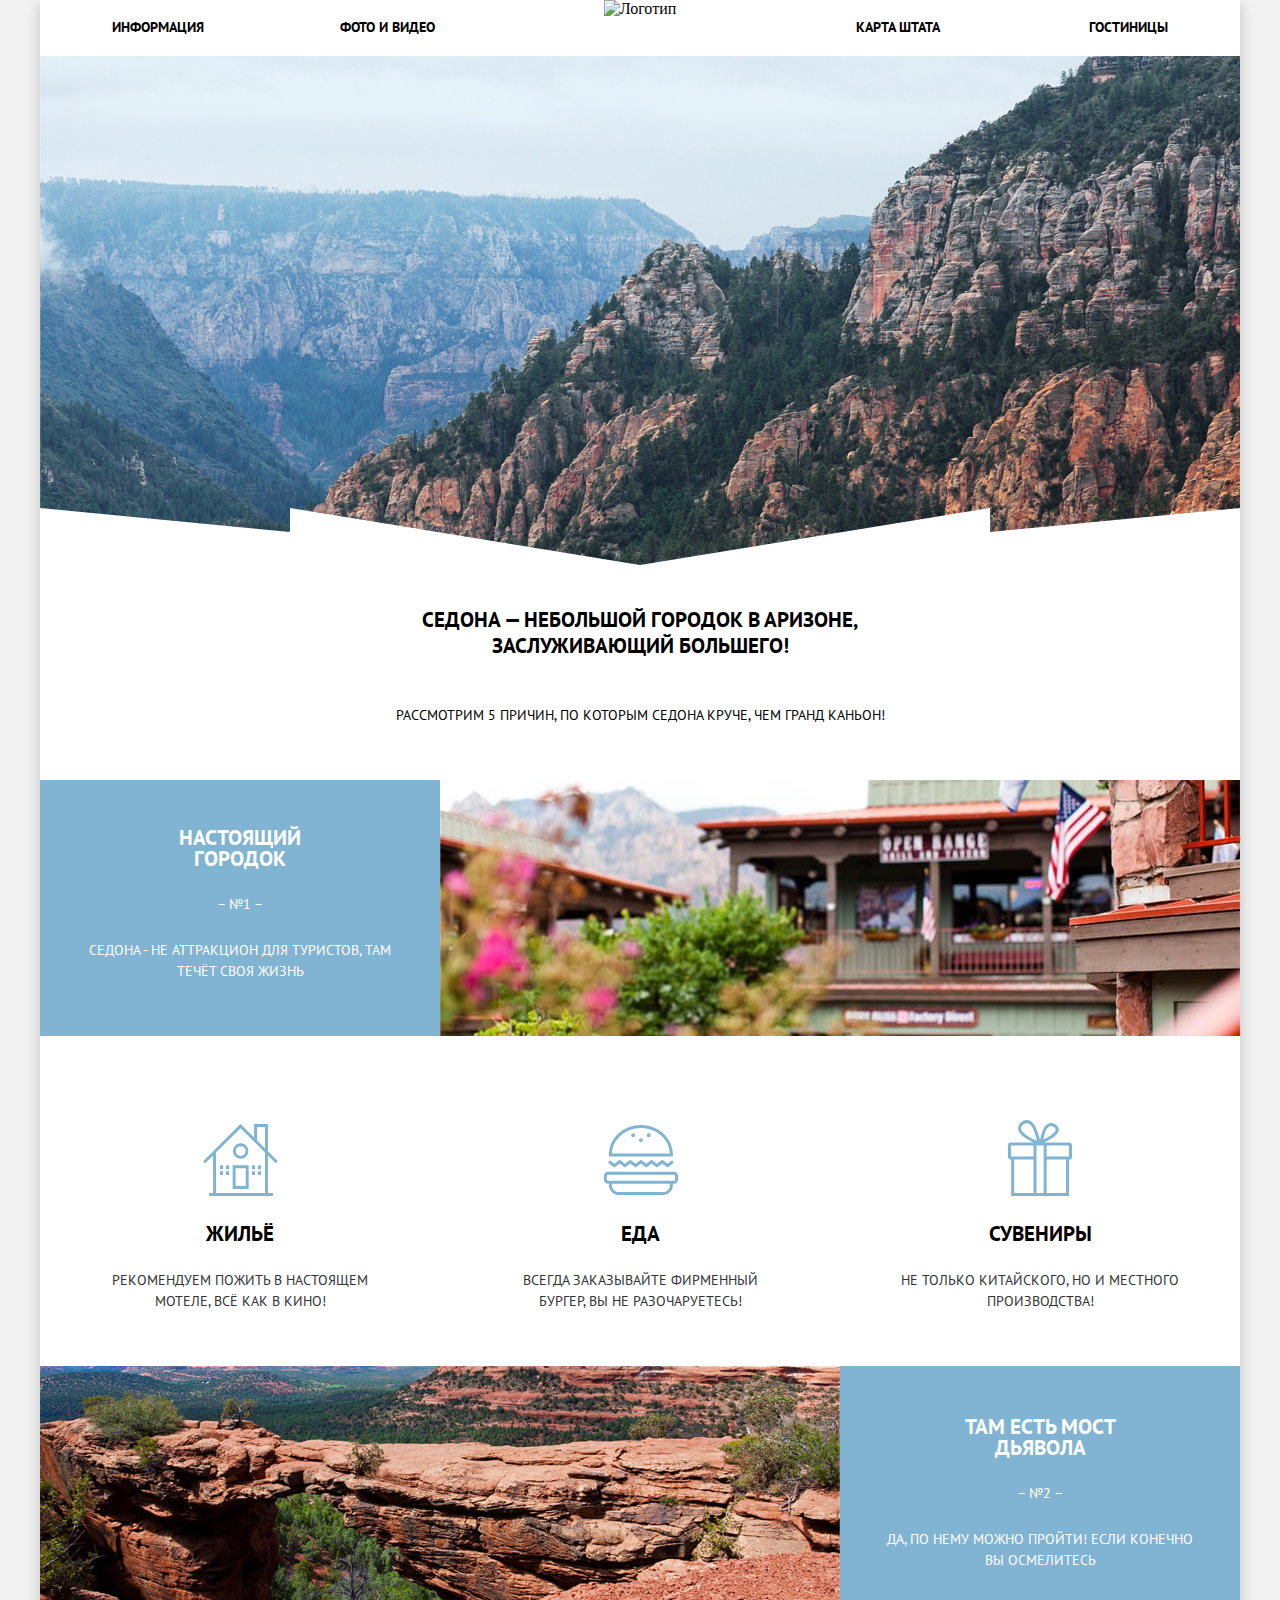
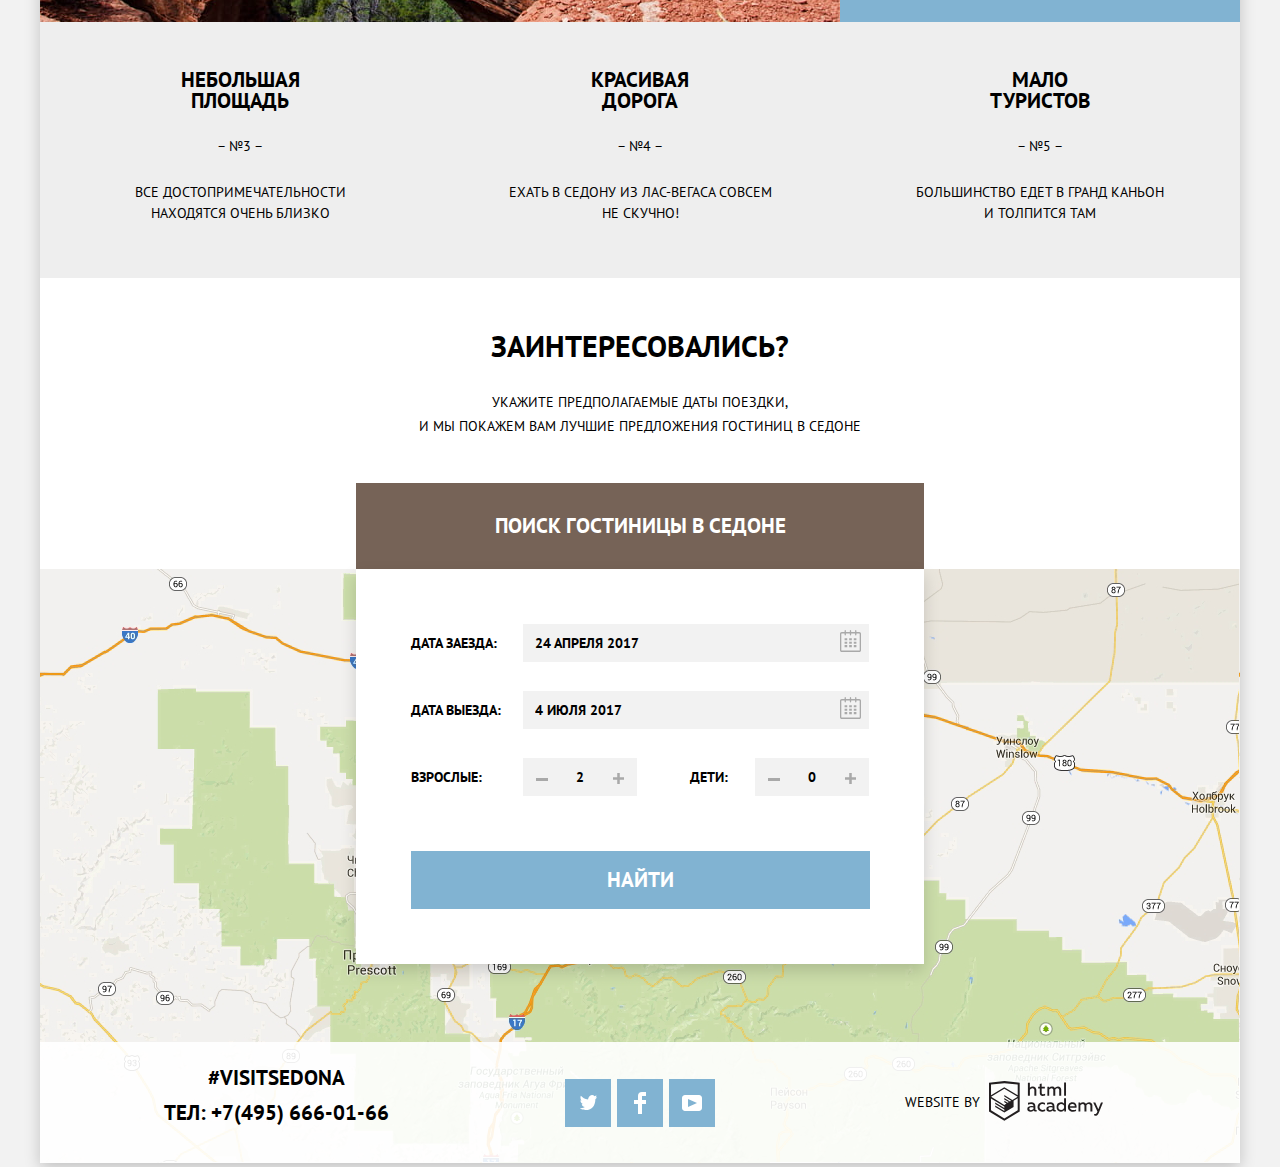
==== commit 152969b5: "По доступности" ====
--- a/index.html
+++ b/index.html
@@ -102,34 +102,34 @@
                 <form class="modal-open" action="https://echo.htmlacademy.ru" method="post">
                     <label class="modal-label">
                         <span class="modal-label-text">Дата заезда: </span>
-                        <input class="modal-field" name="date-arrival" placeholder="24 апреля 2017" type="text" pattern="^[А-Яа-яЁё0-9\s]+$" maxlength="16" required>
+                        <input class="modal-field" name="date-arrival" placeholder="24 апреля 2017" type="text" pattern="^[А-Яа-яЁё0-9\s]+$" maxlength="16">
                         <button class="modal-button"><svg class="modal-icon" aria-hidden="true" focusable="false" width="21" height="23" viewBox="0 0 21 23" fill="none" xmlns="http://www.w3.org/2000/svg">
-                            <path fill-rule="evenodd" clip-rule="evenodd" d="M16.406 3.02498H19.251C20.217 3.02498 21 3.84698 21 4.86198V21.164C21 22.179 20.217 23 19.251 23H1.75C0.784 23 0 22.179 0 21.164V4.86198C0 3.84698 0.784 3.02498 1.75 3.02498H4.593V1.64798C4.593 1.26698 4.887 0.958984 5.25 0.958984C5.612 0.958984 5.906 1.26698 5.906 1.64798V3.02498H9.844V1.64798C9.844 1.26698 10.138 0.958984 10.501 0.958984C10.862 0.958984 11.156 1.26698 11.156 1.64798V3.02498H15.094V1.64798C15.094 1.26698 15.387 0.958984 15.75 0.958984C16.112 0.958984 16.406 1.26698 16.406 1.64798V3.02498ZM19.5646 21.484C19.6466 21.3979 19.691 21.2828 19.688 21.164H19.689V4.86198C19.689 4.60898 19.493 4.40298 19.252 4.40298H16.407V5.78098C16.407 6.16198 16.113 6.46998 15.751 6.46998C15.388 6.46998 15.095 6.16198 15.095 5.78098V4.40298H11.157V5.78098C11.157 6.16198 10.863 6.46998 10.502 6.46998C10.139 6.46998 9.845 6.16198 9.845 5.78098V4.40298H5.907V5.78098C5.907 6.16198 5.613 6.46998 5.251 6.46998C4.888 6.46998 4.594 6.16198 4.594 5.78098V4.40298H1.75C1.50263 4.40953 1.30696 4.61458 1.312 4.86198V21.164C1.30696 21.4114 1.50263 21.6164 1.75 21.623H19.251C19.3698 21.6201 19.4826 21.5701 19.5646 21.484Z" fill="#A9A9A9" />
-                            <path fill-rule="evenodd" clip-rule="evenodd" d="M4.59399 9.2251H7.21899V11.2911H4.59399V9.2251ZM4.59399 12.6681H7.21899V14.7351H4.59399V12.6681ZM7.21899 16.1121H4.59399V18.1781H7.21899V16.1121ZM9.18799 16.1121H11.813V18.1781H9.18799V16.1121ZM11.813 12.6681H9.18799V14.7351H11.813V12.6681ZM9.18799 9.2251H11.813V11.2911H9.18799V9.2251ZM16.406 16.1121H13.781V18.1781H16.406V16.1121ZM13.781 12.6681H16.406V14.7351H13.781V12.6681ZM16.406 9.2251H13.781V11.2911H16.406V9.2251Z" fill="#A9A9A9" />
-                        </svg>
+                                <path fill-rule="evenodd" clip-rule="evenodd" d="M16.406 3.02498H19.251C20.217 3.02498 21 3.84698 21 4.86198V21.164C21 22.179 20.217 23 19.251 23H1.75C0.784 23 0 22.179 0 21.164V4.86198C0 3.84698 0.784 3.02498 1.75 3.02498H4.593V1.64798C4.593 1.26698 4.887 0.958984 5.25 0.958984C5.612 0.958984 5.906 1.26698 5.906 1.64798V3.02498H9.844V1.64798C9.844 1.26698 10.138 0.958984 10.501 0.958984C10.862 0.958984 11.156 1.26698 11.156 1.64798V3.02498H15.094V1.64798C15.094 1.26698 15.387 0.958984 15.75 0.958984C16.112 0.958984 16.406 1.26698 16.406 1.64798V3.02498ZM19.5646 21.484C19.6466 21.3979 19.691 21.2828 19.688 21.164H19.689V4.86198C19.689 4.60898 19.493 4.40298 19.252 4.40298H16.407V5.78098C16.407 6.16198 16.113 6.46998 15.751 6.46998C15.388 6.46998 15.095 6.16198 15.095 5.78098V4.40298H11.157V5.78098C11.157 6.16198 10.863 6.46998 10.502 6.46998C10.139 6.46998 9.845 6.16198 9.845 5.78098V4.40298H5.907V5.78098C5.907 6.16198 5.613 6.46998 5.251 6.46998C4.888 6.46998 4.594 6.16198 4.594 5.78098V4.40298H1.75C1.50263 4.40953 1.30696 4.61458 1.312 4.86198V21.164C1.30696 21.4114 1.50263 21.6164 1.75 21.623H19.251C19.3698 21.6201 19.4826 21.5701 19.5646 21.484Z" fill="#A9A9A9" />
+                                <path fill-rule="evenodd" clip-rule="evenodd" d="M4.59399 9.2251H7.21899V11.2911H4.59399V9.2251ZM4.59399 12.6681H7.21899V14.7351H4.59399V12.6681ZM7.21899 16.1121H4.59399V18.1781H7.21899V16.1121ZM9.18799 16.1121H11.813V18.1781H9.18799V16.1121ZM11.813 12.6681H9.18799V14.7351H11.813V12.6681ZM9.18799 9.2251H11.813V11.2911H9.18799V9.2251ZM16.406 16.1121H13.781V18.1781H16.406V16.1121ZM13.781 12.6681H16.406V14.7351H13.781V12.6681ZM16.406 9.2251H13.781V11.2911H16.406V9.2251Z" fill="#A9A9A9" />
+                            </svg>
                         </button>
                     </label>
 
                     <label class="modal-label">
                         <span class="modal-label-text">Дата выезда:</span>
-                        <input class="modal-field" name="date-leaving" placeholder="4 июля 2017" type="text" pattern="^[А-Яа-яЁё0-9\s]+$" maxlength="16" required>
-                       <button class="modal-button"> <svg class="modal-icon" aria-hidden="true" focusable="false" width="21" height="23" viewBox="0 0 21 23" fill="none" xmlns="http://www.w3.org/2000/svg">
-                            <path fill-rule="evenodd" clip-rule="evenodd" d="M16.406 3.02498H19.251C20.217 3.02498 21 3.84698 21 4.86198V21.164C21 22.179 20.217 23 19.251 23H1.75C0.784 23 0 22.179 0 21.164V4.86198C0 3.84698 0.784 3.02498 1.75 3.02498H4.593V1.64798C4.593 1.26698 4.887 0.958984 5.25 0.958984C5.612 0.958984 5.906 1.26698 5.906 1.64798V3.02498H9.844V1.64798C9.844 1.26698 10.138 0.958984 10.501 0.958984C10.862 0.958984 11.156 1.26698 11.156 1.64798V3.02498H15.094V1.64798C15.094 1.26698 15.387 0.958984 15.75 0.958984C16.112 0.958984 16.406 1.26698 16.406 1.64798V3.02498ZM19.5646 21.484C19.6466 21.3979 19.691 21.2828 19.688 21.164H19.689V4.86198C19.689 4.60898 19.493 4.40298 19.252 4.40298H16.407V5.78098C16.407 6.16198 16.113 6.46998 15.751 6.46998C15.388 6.46998 15.095 6.16198 15.095 5.78098V4.40298H11.157V5.78098C11.157 6.16198 10.863 6.46998 10.502 6.46998C10.139 6.46998 9.845 6.16198 9.845 5.78098V4.40298H5.907V5.78098C5.907 6.16198 5.613 6.46998 5.251 6.46998C4.888 6.46998 4.594 6.16198 4.594 5.78098V4.40298H1.75C1.50263 4.40953 1.30696 4.61458 1.312 4.86198V21.164C1.30696 21.4114 1.50263 21.6164 1.75 21.623H19.251C19.3698 21.6201 19.4826 21.5701 19.5646 21.484Z" fill="#A9A9A9" />
-                            <path fill-rule="evenodd" clip-rule="evenodd" d="M4.59399 9.2251H7.21899V11.2911H4.59399V9.2251ZM4.59399 12.6681H7.21899V14.7351H4.59399V12.6681ZM7.21899 16.1121H4.59399V18.1781H7.21899V16.1121ZM9.18799 16.1121H11.813V18.1781H9.18799V16.1121ZM11.813 12.6681H9.18799V14.7351H11.813V12.6681ZM9.18799 9.2251H11.813V11.2911H9.18799V9.2251ZM16.406 16.1121H13.781V18.1781H16.406V16.1121ZM13.781 12.6681H16.406V14.7351H13.781V12.6681ZM16.406 9.2251H13.781V11.2911H16.406V9.2251Z" fill="#A9A9A9" />
-                        </svg>
+                        <input class="modal-field" name="date-leaving" placeholder="4 июля 2017" type="text" pattern="^[А-Яа-яЁё0-9\s]+$" maxlength="16">
+                        <button class="modal-button"> <svg class="modal-icon" aria-hidden="true" focusable="false" width="21" height="23" viewBox="0 0 21 23" fill="none" xmlns="http://www.w3.org/2000/svg">
+                                <path fill-rule="evenodd" clip-rule="evenodd" d="M16.406 3.02498H19.251C20.217 3.02498 21 3.84698 21 4.86198V21.164C21 22.179 20.217 23 19.251 23H1.75C0.784 23 0 22.179 0 21.164V4.86198C0 3.84698 0.784 3.02498 1.75 3.02498H4.593V1.64798C4.593 1.26698 4.887 0.958984 5.25 0.958984C5.612 0.958984 5.906 1.26698 5.906 1.64798V3.02498H9.844V1.64798C9.844 1.26698 10.138 0.958984 10.501 0.958984C10.862 0.958984 11.156 1.26698 11.156 1.64798V3.02498H15.094V1.64798C15.094 1.26698 15.387 0.958984 15.75 0.958984C16.112 0.958984 16.406 1.26698 16.406 1.64798V3.02498ZM19.5646 21.484C19.6466 21.3979 19.691 21.2828 19.688 21.164H19.689V4.86198C19.689 4.60898 19.493 4.40298 19.252 4.40298H16.407V5.78098C16.407 6.16198 16.113 6.46998 15.751 6.46998C15.388 6.46998 15.095 6.16198 15.095 5.78098V4.40298H11.157V5.78098C11.157 6.16198 10.863 6.46998 10.502 6.46998C10.139 6.46998 9.845 6.16198 9.845 5.78098V4.40298H5.907V5.78098C5.907 6.16198 5.613 6.46998 5.251 6.46998C4.888 6.46998 4.594 6.16198 4.594 5.78098V4.40298H1.75C1.50263 4.40953 1.30696 4.61458 1.312 4.86198V21.164C1.30696 21.4114 1.50263 21.6164 1.75 21.623H19.251C19.3698 21.6201 19.4826 21.5701 19.5646 21.484Z" fill="#A9A9A9" />
+                                <path fill-rule="evenodd" clip-rule="evenodd" d="M4.59399 9.2251H7.21899V11.2911H4.59399V9.2251ZM4.59399 12.6681H7.21899V14.7351H4.59399V12.6681ZM7.21899 16.1121H4.59399V18.1781H7.21899V16.1121ZM9.18799 16.1121H11.813V18.1781H9.18799V16.1121ZM11.813 12.6681H9.18799V14.7351H11.813V12.6681ZM9.18799 9.2251H11.813V11.2911H9.18799V9.2251ZM16.406 16.1121H13.781V18.1781H16.406V16.1121ZM13.781 12.6681H16.406V14.7351H13.781V12.6681ZM16.406 9.2251H13.781V11.2911H16.406V9.2251Z" fill="#A9A9A9" />
+                            </svg>
                         </button>
                     </label>
 
                     <div class="modal-wrapper">
                         <div class="modal-wrapper-buttons">
-                            <button class="button-modal" type="button">
+                            <button class="button-modal" type="button" aria-label="Уменьшить количество взрослых">
                                 <svg class="button-minus" aria-hidden="true" focusable="false" width="12" height="3" viewBox="0 0 12 3" fill="none" xmlns="http://www.w3.org/2000/svg">
                                     <rect width="12" height="3" fill="#A9A9A9" />
                                 </svg>
                             </button>
                             <label class="modal-label-text" for="adults">Взрослые:</label>
-                            <input class="modal-number-input" name="adult" id="adults" placeholder="2" type="text" pattern="[0-9]{1,2}" required>
-                            <button class="button-modal" type="button">
+                            <input class="modal-number-input" name="adult" id="adults" placeholder="2" type="text" pattern="[0-9]{1,2}">
+                            <button class="button-modal" type="button" aria-label="Увеличить количество взрослых">
                                 <svg class="button-plus" aria-hidden="true" focusable="false" width="11" height="11" viewBox="0 0 11 11" fill="none" xmlns="http://www.w3.org/2000/svg">
                                     <path fill-rule="evenodd" clip-rule="evenodd" d="M4.23086 6.76932V11H6.76932V6.76932H11V4.23086H6.76932V0H4.23085V4.23086H0V6.76932H4.23086Z" fill="#A9A9A9" />
                                 </svg>
@@ -137,14 +137,14 @@
                         </div>
 
                         <div class="modal-wrapper-buttons">
-                            <button class="button-modal" type="button">
+                            <button class="button-modal" type="button" aria-label="Уменьшить количество детей">
                                 <svg class="button-minus" aria-hidden="true" focusable="false" width="12" height="3" viewBox="0 0 12 3" fill="none" xmlns="http://www.w3.org/2000/svg">
                                     <rect width="12" height="3" fill="#A9A9A9" />
                                 </svg>
                             </button>
                             <label class="modal-label-text label-text-children" for="children">Дети:</label>
-                            <input class="modal-number-input" name="child" id="children" placeholder="0" type="text" pattern="[0-9]{1,2}" required>
-                            <button class="button-modal" type="button">
+                            <input class="modal-number-input" name="child" id="children" placeholder="0" type="text" pattern="[0-9]{1,2}">
+                            <button class="button-modal" type="button" aria-label="Добавить количество детей">
                                 <svg class="button-plus" aria-hidden="true" focusable="false" width="11" height="11" viewBox="0 0 11 11" fill="none" xmlns="http://www.w3.org/2000/svg">
                                     <path fill-rule="evenodd" clip-rule="evenodd" d="M4.23086 6.76932V11H6.76932V6.76932H11V4.23086H6.76932V0H4.23085V4.23086H0V6.76932H4.23086Z" fill="#A9A9A9" />
                                 </svg>
@@ -201,7 +201,7 @@
             </div>
         </footer>
     </div>
-    <script src="js/script.min.js"></script>
+    <script src="js/script.js"></script>
 </body>
 
 </html>
--- a/css/style.css
+++ b/css/style.css
@@ -98,32 +98,31 @@
     display: flex;
     flex-wrap: wrap;
     margin: 0;
-    padding: 14px 72px 16px;
-    background-color: var(--brand-color);
+    padding: 14px 0 16px;
+    background-color: var(--brand-color);
+}
+
+.main-navigation li {
+    flex-basis: 25%;
+    box-sizing: border-box;
 }
 
 .main-navigation li:nth-child(1) {
-    width: 100px;
     text-align: left;
-    margin-right: 128px;
+    padding-left: 72px;
 }
 
 .main-navigation li:nth-child(2) {
-    width: 100px;
     text-align: left;
-    margin-right: 200px;
 }
 
 .main-navigation li:nth-child(3) {
-    width: 100px;
     text-align: right;
-    margin-left: 201px;
-    margin-right: 127px;
 }
 
 .main-navigation li:nth-child(4) {
-    width: 100px;
     text-align: right;
+    padding-right: 72px;
 }
 
 .main-navigation a {
@@ -475,6 +474,25 @@
     }
 }
 
+.modal-error {
+    animation-name: shake;
+    animation-duration: 0.6s;
+}
+
+@keyframes shake {
+    0%, 100% {
+        transform: translateX(0);
+    }
+
+    10%, 30%, 50%, 70%, 90% {
+        transform: translateX(-10px);
+    }
+
+    20%, 40%, 60%, 80% {
+      transform:translateX(10px);
+    }
+}
+
 .modal-close {
     display: none;
 }
@@ -619,11 +637,14 @@
 }
 
 .button-minus {
-    margin: 19px auto;
+    margin-top: 19px;
+    margin-bottom: 10px;
+
 }
 
 .button-plus {
-    margin: 15px auto;
+    margin-top: 15px;
+    margin-bottom: 9px;
 }
 
 .find-button {
@@ -1099,7 +1120,7 @@
 }
 
 .hotel-card {
-    margin: 23px 0 30px 29px;
+    margin: 21px 0 30px 29px;
 }
 
 .hotel-name {
@@ -1113,7 +1134,7 @@
 }
 
 .booking {
-    margin-left: 1px;
+    margin-left: 2px;
 }
 
 .booking p,
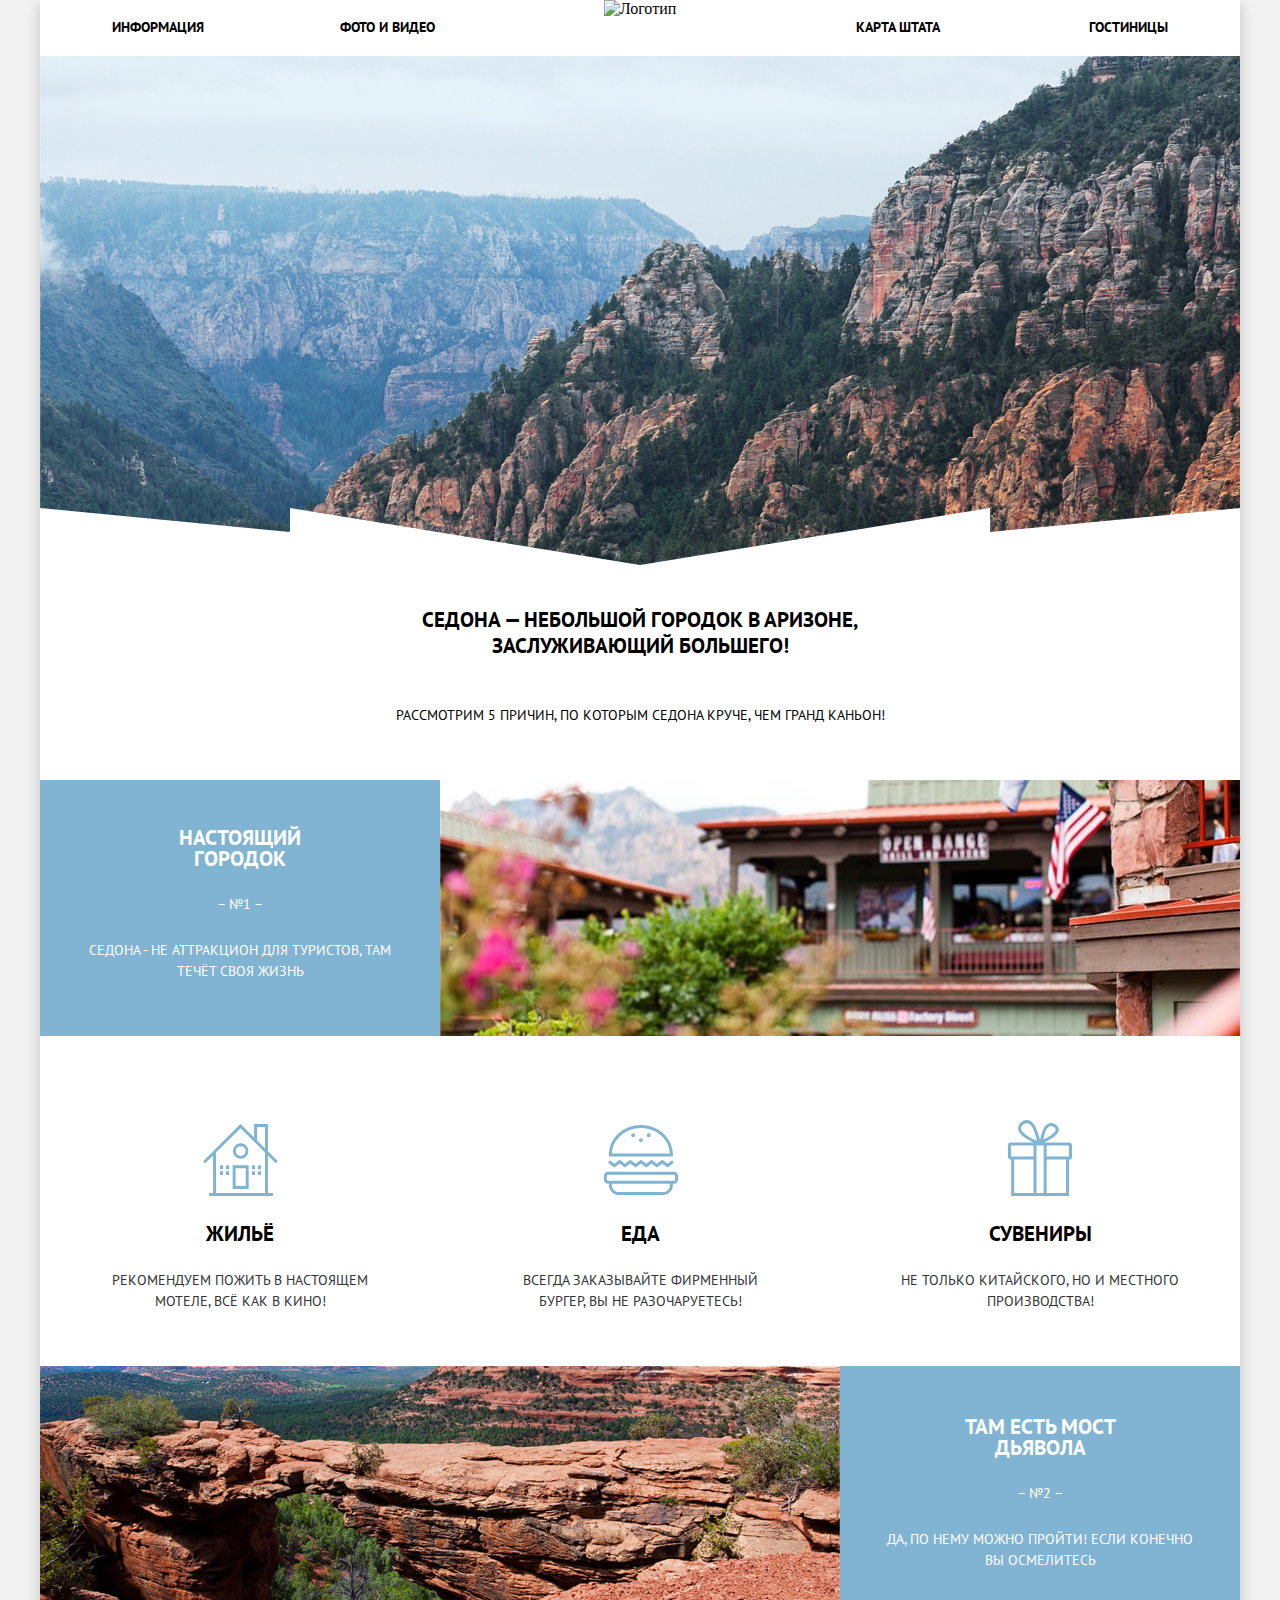
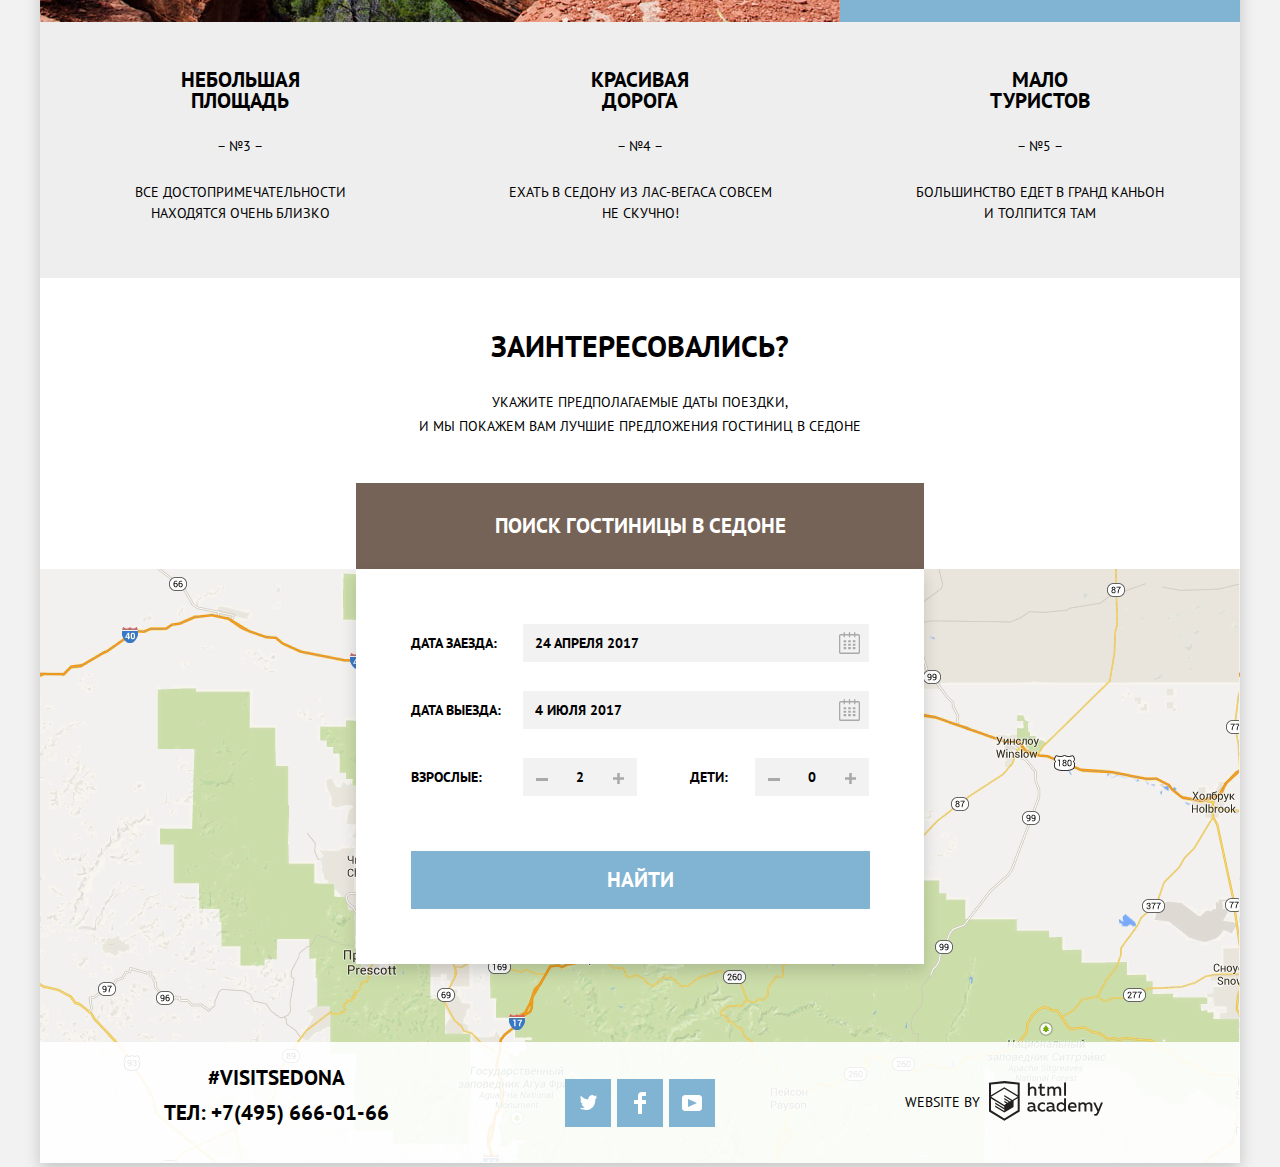
==== commit 5c4fa611: "Пулреквест" ====
--- a/index.html
+++ b/index.html
@@ -6,7 +6,7 @@
     <title>HTML Academy: Седона</title>
     <link href="https://fonts.googleapis.com/css2?family=PT+Sans:wght@400;700&display=swap" rel="stylesheet">
     <link href="css/normalize.css" rel="stylesheet">
-    <link href="css/style.css" rel="stylesheet">
+    <link href="css/style.min.css" rel="stylesheet">
 </head>
 
 <body class="container">
@@ -102,23 +102,23 @@
                 <form class="modal-open" action="https://echo.htmlacademy.ru" method="post">
                     <label class="modal-label">
                         <span class="modal-label-text">Дата заезда: </span>
-                        <input class="modal-field" name="date-arrival" placeholder="24 апреля 2017" type="text" pattern="^[А-Яа-яЁё0-9\s]+$" maxlength="16">
-                        <button class="modal-button"><svg class="modal-icon" aria-hidden="true" focusable="false" width="21" height="23" viewBox="0 0 21 23" fill="none" xmlns="http://www.w3.org/2000/svg">
+                        <input class="modal-field" name="date-arrival" placeholder="24 апреля 2017" type="text" pattern="^[А-Яа-яЁё0-9\s]+$" maxlength="16"></label>
+                        <button class="modal-button-in" type="button"><svg class="modal-icon" aria-hidden="true" focusable="false" width="21" height="23" viewBox="0 0 21 23" fill="none" xmlns="http://www.w3.org/2000/svg">
                                 <path fill-rule="evenodd" clip-rule="evenodd" d="M16.406 3.02498H19.251C20.217 3.02498 21 3.84698 21 4.86198V21.164C21 22.179 20.217 23 19.251 23H1.75C0.784 23 0 22.179 0 21.164V4.86198C0 3.84698 0.784 3.02498 1.75 3.02498H4.593V1.64798C4.593 1.26698 4.887 0.958984 5.25 0.958984C5.612 0.958984 5.906 1.26698 5.906 1.64798V3.02498H9.844V1.64798C9.844 1.26698 10.138 0.958984 10.501 0.958984C10.862 0.958984 11.156 1.26698 11.156 1.64798V3.02498H15.094V1.64798C15.094 1.26698 15.387 0.958984 15.75 0.958984C16.112 0.958984 16.406 1.26698 16.406 1.64798V3.02498ZM19.5646 21.484C19.6466 21.3979 19.691 21.2828 19.688 21.164H19.689V4.86198C19.689 4.60898 19.493 4.40298 19.252 4.40298H16.407V5.78098C16.407 6.16198 16.113 6.46998 15.751 6.46998C15.388 6.46998 15.095 6.16198 15.095 5.78098V4.40298H11.157V5.78098C11.157 6.16198 10.863 6.46998 10.502 6.46998C10.139 6.46998 9.845 6.16198 9.845 5.78098V4.40298H5.907V5.78098C5.907 6.16198 5.613 6.46998 5.251 6.46998C4.888 6.46998 4.594 6.16198 4.594 5.78098V4.40298H1.75C1.50263 4.40953 1.30696 4.61458 1.312 4.86198V21.164C1.30696 21.4114 1.50263 21.6164 1.75 21.623H19.251C19.3698 21.6201 19.4826 21.5701 19.5646 21.484Z" fill="#A9A9A9" />
                                 <path fill-rule="evenodd" clip-rule="evenodd" d="M4.59399 9.2251H7.21899V11.2911H4.59399V9.2251ZM4.59399 12.6681H7.21899V14.7351H4.59399V12.6681ZM7.21899 16.1121H4.59399V18.1781H7.21899V16.1121ZM9.18799 16.1121H11.813V18.1781H9.18799V16.1121ZM11.813 12.6681H9.18799V14.7351H11.813V12.6681ZM9.18799 9.2251H11.813V11.2911H9.18799V9.2251ZM16.406 16.1121H13.781V18.1781H16.406V16.1121ZM13.781 12.6681H16.406V14.7351H13.781V12.6681ZM16.406 9.2251H13.781V11.2911H16.406V9.2251Z" fill="#A9A9A9" />
                             </svg>
                         </button>
-                    </label>
+
 
                     <label class="modal-label">
                         <span class="modal-label-text">Дата выезда:</span>
-                        <input class="modal-field" name="date-leaving" placeholder="4 июля 2017" type="text" pattern="^[А-Яа-яЁё0-9\s]+$" maxlength="16">
-                        <button class="modal-button"> <svg class="modal-icon" aria-hidden="true" focusable="false" width="21" height="23" viewBox="0 0 21 23" fill="none" xmlns="http://www.w3.org/2000/svg">
+                        <input class="modal-field" name="date-leaving" placeholder="4 июля 2017" type="text" pattern="^[А-Яа-яЁё0-9\s]+$" maxlength="16"></label>
+                        <button class="modal-button-out" type="button"> <svg class="modal-icon" aria-hidden="true" focusable="false" width="21" height="23" viewBox="0 0 21 23" fill="none" xmlns="http://www.w3.org/2000/svg">
                                 <path fill-rule="evenodd" clip-rule="evenodd" d="M16.406 3.02498H19.251C20.217 3.02498 21 3.84698 21 4.86198V21.164C21 22.179 20.217 23 19.251 23H1.75C0.784 23 0 22.179 0 21.164V4.86198C0 3.84698 0.784 3.02498 1.75 3.02498H4.593V1.64798C4.593 1.26698 4.887 0.958984 5.25 0.958984C5.612 0.958984 5.906 1.26698 5.906 1.64798V3.02498H9.844V1.64798C9.844 1.26698 10.138 0.958984 10.501 0.958984C10.862 0.958984 11.156 1.26698 11.156 1.64798V3.02498H15.094V1.64798C15.094 1.26698 15.387 0.958984 15.75 0.958984C16.112 0.958984 16.406 1.26698 16.406 1.64798V3.02498ZM19.5646 21.484C19.6466 21.3979 19.691 21.2828 19.688 21.164H19.689V4.86198C19.689 4.60898 19.493 4.40298 19.252 4.40298H16.407V5.78098C16.407 6.16198 16.113 6.46998 15.751 6.46998C15.388 6.46998 15.095 6.16198 15.095 5.78098V4.40298H11.157V5.78098C11.157 6.16198 10.863 6.46998 10.502 6.46998C10.139 6.46998 9.845 6.16198 9.845 5.78098V4.40298H5.907V5.78098C5.907 6.16198 5.613 6.46998 5.251 6.46998C4.888 6.46998 4.594 6.16198 4.594 5.78098V4.40298H1.75C1.50263 4.40953 1.30696 4.61458 1.312 4.86198V21.164C1.30696 21.4114 1.50263 21.6164 1.75 21.623H19.251C19.3698 21.6201 19.4826 21.5701 19.5646 21.484Z" fill="#A9A9A9" />
                                 <path fill-rule="evenodd" clip-rule="evenodd" d="M4.59399 9.2251H7.21899V11.2911H4.59399V9.2251ZM4.59399 12.6681H7.21899V14.7351H4.59399V12.6681ZM7.21899 16.1121H4.59399V18.1781H7.21899V16.1121ZM9.18799 16.1121H11.813V18.1781H9.18799V16.1121ZM11.813 12.6681H9.18799V14.7351H11.813V12.6681ZM9.18799 9.2251H11.813V11.2911H9.18799V9.2251ZM16.406 16.1121H13.781V18.1781H16.406V16.1121ZM13.781 12.6681H16.406V14.7351H13.781V12.6681ZM16.406 9.2251H13.781V11.2911H16.406V9.2251Z" fill="#A9A9A9" />
                             </svg>
                         </button>
-                    </label>
+
 
                     <div class="modal-wrapper">
                         <div class="modal-wrapper-buttons">
@@ -201,7 +201,7 @@
             </div>
         </footer>
     </div>
-    <script src="js/script.js"></script>
+    <script src="js/script.min.js"></script>
 </body>
 
 </html>
--- a/css/style.min.css
+++ b/css/style.min.css
@@ -0,0 +1 @@
+:root{--shadow-grey:rgba(0,1,1,0.2);--brand-color:#FFF;--basic-black:#000;--dirty-white:rgba(255,255,255,0.9);--special-white:rgba(255,255,255,0.3);--light-white:rgba(0,0,0,0.3);--shadow-form:rgba(0,1,1,0.15);--dark-black:#231F20;--basic-blue:#81B3D2;--dark-blue:#669EC0;--extra-dark-blue:#5496BD;--dirty-grey:#333;--basic-grey:#EEE;--calm-grey:#CACACA;--dark-grey:#F2F2F2;--darkest-grey:#A9A9A9;--rate-grey:#666;--basic-brown:#766357;--dark-brown:#604E43;--extra-dark-brown:#503E33;--form-field-hover:#EBEBEB;--form-field-border:#E5E5E5;--range-bg:#ABABAB;--brand-font:"PT Sans",Arial,sans-serif}body{width:100%;height:100%}a{text-decoration:none}img{max-width:100%;height:auto}.container{display:grid;grid-template-rows:-webkit-min-content auto -webkit-min-content;grid-template-rows:min-content auto min-content;margin:0 auto;background:var(--dark-grey)}.wrapper{position:relative;width:1200px;height:100%;margin:0 auto;background-color:var(--brand-color);box-shadow:0 5px 15px var(--shadow-grey)}.visually-hidden{position:absolute;clip:rect(0 0 0 0);width:1px;height:1px;margin:-1px}.main-header{grid-row:1/2;background-color:var(--brand-color)}.main-header div{position:absolute;top:0;left:50%;transform:translateX(-50%);justify-self:center;z-index:1}.main-navigation{list-style:none;display:flex;flex-wrap:wrap;margin:0;padding:14px 0 16px;background-color:var(--brand-color)}.main-navigation li{flex-basis:25%;box-sizing:border-box}.main-navigation li:nth-child(1){text-align:left;padding-left:72px}.main-navigation li:nth-child(2){text-align:left}.main-navigation li:nth-child(3){text-align:right}.main-navigation li:nth-child(4){text-align:right;padding-right:72px}.main-navigation a{font-family:var(--brand-font);font-style:normal;font-weight:700;font-size:14px;line-height:26px;text-transform:uppercase;color:var(--basic-black)}.main-navigation a:hover{color:var(--basic-blue)}.main-navigation a:active{color:var(--light-white)}.main-navigation-selected a,.main-navigation-selected a:hover,.main-navigation-selected a:active{color:var(--basic-brown)}.center{grid-row:2/3;background-color:var(--brand-color)}.main-decor{position:relative;min-height:509px;background:var(--basic-blue) url(../img/main-background.jpg) no-repeat}.main-decor-fonts::before{position:absolute;content:"";width:457px;height:350px;background-image:url(../img/welcome.png);background-repeat:no-repeat;top:50%;left:50%;transform:translate(-50%,-51%)}.main-decor-fonts::after{position:absolute;content:"";width:1200px;height:57px;background-image:url(../img/border.png);background-repeat:no-repeat;bottom:0}.title{width:460px;font-family:var(--brand-font);font-weight:700;font-size:21px;line-height:26px;text-transform:uppercase;text-align:center;margin:42px auto 0}.title-text{font-family:var(--brand-font);font-weight:400;font-size:14px;line-height:26px;text-transform:uppercase;text-align:center;margin:43px auto 52px}.grid-container{display:grid;grid-template-rows:256px 330px 256px 256px;grid-template-columns:400px 400px 400px}.content-big-left{grid-column:1/5;grid-row:1/2;display:grid;grid-template-columns:400px 800px;background:var(--basic-brown) url(../img/town.jpg);background-position:right;background-repeat:no-repeat;color:var(--brand-color)}.content-left{grid-column:1/2;background-color:var(--basic-blue)}.content-name{width:151px;font-family:var(--brand-font);font-weight:700;font-size:21px;line-height:21px;text-transform:uppercase;text-align:center;margin:47px auto 0}.content-number{font-family:var(--brand-font);font-weight:400;font-size:14px;line-height:21px;text-transform:uppercase;text-align:center;margin-top:25px}.content-text{width:310px;font-family:var(--brand-font);font-weight:400;font-size:14px;line-height:21px;text-transform:uppercase;text-align:center;margin:25px auto 0}.content-block{width:280px}.content-block-small{width:255px}.features{grid-column:1/5;grid-row:2/3;background-color:var(--brand-color)}.features-list{list-style:none;display:grid;grid-template-columns:1fr 1fr 1fr;grid-template-rows:330px;margin:0;padding:0}.features-name{font-family:var(--brand-font);font-weight:700;font-size:21px;line-height:21px;text-transform:uppercase;text-align:center;align-content:center;margin-top:28px}.features-text{width:285px;font-family:var(--brand-font);font-weight:400;font-size:14px;line-height:21px;text-transform:uppercase;color:var(--dirty-grey);text-align:center;margin:26px auto 0}.features-apartment:before{display:block;content:"";width:75px;height:72px;margin:60px auto 27px;background-image:url(../img/apartments.svg);background-repeat:no-repeat}.features-food:before{display:block;content:"";width:75px;height:70px;margin:61px auto 28px;background-image:url(../img/food.svg);background-repeat:no-repeat}.features-souvenirs:before{display:block;content:"";width:64px;height:77px;margin:55px auto 27px;background-image:url(../img/souvernirs.svg);background-repeat:no-repeat}.content-big-right{grid-column:1/5;grid-row:3/4;display:grid;grid-template-columns:800px 400px;color:var(--brand-color);background:var(--basic-brown) url(../img/bridge.jpg);background-position:left;background-repeat:no-repeat}.content-right{grid-column:2/4;padding-top:3px;background-color:var(--basic-blue)}.content{grid-column:1/5;grid-row:4/5;background-color:var(--basic-grey)}.content-list{list-style:none;display:grid;grid-template-columns:400px 400px 400px;margin:0;padding:0}.offer{position:relative;text-align:center;background:var(--brand-color)}.offer-title{font-family:var(--brand-font);font-weight:700;font-size:30px;line-height:24px;text-transform:uppercase;margin:56px auto 0}.offer-info{width:450px;font-family:var(--brand-font);font-weight:400;font-size:14px;line-height:24px;text-transform:uppercase;margin:32px auto 45px}.button{padding:0;background-color:transparent;border:none;cursor:pointer}.button-search{width:568px;background-color:var(--basic-brown);font-family:var(--brand-font);font-weight:700;font-size:21px;line-height:26px;text-transform:uppercase;color:var(--brand-color);padding:30px 0}.button-search:hover{background-color:var(--dark-brown)}.button-search:active{color:var(--special-white);background-color:var(--extra-dark-brown)}.modal-open{position:absolute;top:100%;left:316px;max-width:568px;margin:0 auto;padding:55px;background-color:var(--brand-color);box-shadow:0 7px 15px var(--shadow-form);z-index:100;box-sizing:border-box;-webkit-animation:bounce .6s;animation:bounce .6s}@-webkit-keyframes bounce{0%{transform:translateY(-2000px)}70%{transform:translateY(30px)}90%{transform:translateY(-10px)}100%{transform:translateY(0)}}@keyframes bounce{0%{transform:translateY(-2000px)}70%{transform:translateY(30px)}90%{transform:translateY(-10px)}100%{transform:translateY(0)}}.modal-error{-webkit-animation-name:shake;animation-name:shake;-webkit-animation-duration:.6s;animation-duration:.6s}@-webkit-keyframes shake{0%,100%{transform:translateX(0)}10%,30%,50%,70%,90%{transform:translateX(-10px)}20%,40%,60%,80%{transform:translateX(10px)}}@keyframes shake{0%,100%{transform:translateX(0)}10%,30%,50%,70%,90%{transform:translateX(-10px)}20%,40%,60%,80%{transform:translateX(10px)}}.modal-close{display:none}.modal-label{position:relative;display:flex;align-items:center;margin-bottom:29px}.modal-label-text{display:inline-block;vertical-align:middle;width:112px;font-family:var(--brand-font);font-style:normal;font-weight:700;font-size:14px;line-height:26px;text-transform:uppercase;text-align:left;order:-1}.label-text-children{width:65px;margin-left:53px}.modal-field{width:346px;height:38px;font-family:var(--brand-font);font-style:normal;font-weight:700;font-size:14px;line-height:26px;text-transform:uppercase;padding:6px 7px 6px 12px;background-color:var(--dark-grey);border:none;outline:none;box-sizing:border-box}.modal-field:hover{background-color:var(--form-field-hover)}.modal-field:focus{background-color:var(--brand-color);border:2px solid var(--form-field-border)}.modal-button-in{position:absolute;top:61px;left:477px;background-color:transparent;border:none}.modal-button-out{position:absolute;top:128px;left:477px;background-color:transparent;border:none}.modal-icon{cursor:pointer}.modal-icon:hover path{fill:var(--basic-black)}.modal-icon:active path{fill:var(--basic-blue)}.modal-wrapper{display:flex;justify-content:left;align-items:center;margin-bottom:55px}.modal-wrapper-buttons{display:flex;justify-content:center;align-items:center}.modal-number-input{max-width:38px;min-height:38px;font-family:var(--brand-font);font-style:normal;font-weight:700;font-size:14px;line-height:26px;text-transform:uppercase;text-align:center;padding:0;background-color:var(--dark-grey);border:none;box-sizing:border-box}.modal-number-input:hover{background-color:var(--form-field-hover);border:none}.modal-number-input:focus{background-color:var(--brand-color);border:2px solid var(--form-field-border);outline:none}input::-webkit-input-placeholder{font-family:var(--brand-font);font-style:normal;font-weight:700;font-size:14px;line-height:26px;text-transform:uppercase;color:var(--basic-black)}.button-modal{width:38px;height:38px;padding:0;background-color:var(--dark-grey);border:none;cursor:pointer}.button-modal:hover path,.button-modal:hover rect{fill:var(--basic-black)}.button-modal:active path,.button-modal:active rect{fill:var(--basic-blue)}.button-minus{margin-top:19px;margin-bottom:10px}.button-plus{margin-top:15px;margin-bottom:9px}.find-button{font-family:var(--brand-font);font-style:normal;font-weight:700;font-size:21px;line-height:27px;text-transform:uppercase;color:var(--brand-color);padding:15px 196px 16px;background-color:var(--basic-blue)}.find-button:hover{background-color:var(--dark-blue)}.find-button:active{color:var(--special-white);background-color:var(--extra-dark-blue)}.map{height:594px;top:0;margin:0;padding:0;background:var(--basic-grey) url(../img/map.png)}.page-footer{position:absolute;bottom:0;min-width:1200px;min-height:121px;grid-row:3/4;display:grid;grid-template-columns:1fr 1fr 1fr;align-items:center;background-color:var(--dirty-white);z-index:2}.page-footer-catalog{min-width:1200px;grid-row:3/4;display:grid;grid-template-columns:1fr 1fr 1fr;align-items:center;background-color:var(--dirty-white)}.contacts{font-family:var(--brand-font);font-weight:700;font-size:21px;line-height:26px;text-transform:uppercase;color:var(--basic-black);display:flex;flex-direction:column;justify-content:center;text-align:center;align-content:center;padding-left:72px}.contacts span{display:inline-block;vertical-align:middle;margin-top:22px}.contacts p{color:var(--basic-black);margin:9px auto 36px}.contacts a{color:var(--basic-black)}.socials-list{list-style:none;display:flex;justify-content:center;margin:0;padding:0;gap:6px}.social-button{width:46px;height:48px;color:var(--brand-color);display:flex;justify-content:center;align-items:center;background-color:var(--basic-blue)}.social-button:hover{background-color:var(--dark-blue)}.social-button:active{background-color:var(--extra-dark-blue)}.social-button:active path{fill:var(--special-white)}.copyright{font-family:var(--brand-font);font-weight:400;font-size:14px;text-transform:uppercase;display:flex;justify-content:center;align-items:center}.copyright span{margin-right:9px}.copyright-link{color:var(--dark-black);margin-right:72px}.copyright-link:hover path{fill:var(--basic-blue)}.copyright-link:active path{fill:var(--darkest-grey)}.wrapper-catalog{width:1200px;height:100%;margin:0 auto;background-color:var(--brand-color);box-shadow:0 5px 15px var(--shadow-grey)}.selector{background:var(--basic-blue) url(../img/catalog-background.jpg);background-repeat:no-repeat}.selector-form{display:flex;flex-wrap:wrap;min-height:217px}.selector-fieldset{margin:0;margin-top:26px;padding:0;border:none}.selector-fieldset ul{list-style:none;font-family:var(--brand-font);font-style:normal;font-weight:400;font-size:14px;line-height:21px;text-transform:uppercase;color:var(--brand-color);margin:0;margin-bottom:31px;margin-top:25px;padding:0}.selector-fieldset legend{font-family:var(--brand-font);font-style:normal;font-weight:700;font-size:16px;line-height:21px;text-transform:uppercase;color:var(--brand-color)}.selector-list li{margin-bottom:25px}.check{padding-left:40px;cursor:pointer}.check-input{position:absolute;-webkit-appearance:none;-moz-appearance:none;appearance:none}.check__box{position:absolute;width:27px;height:23px;margin-left:-40px;background-image:url(../img/checkbox-off.svg);background-repeat:no-repeat;cursor:pointer}.check-input:checked + .check__box{background-image:url(../img/checkbox-on.svg)}.check-input:disabled + .check__box{background-image:url(../img/checkbox-off-disabled.svg)}.check-input:checked:disabled + .check__box{background-image:url(../img/checkbox-on-disabled.svg)}.infrastructure{margin-left:72px}.house-type{margin-left:118px}.price-range{margin-left:auto;margin-right:72px}.price-controls{width:313px;height:32px;font-family:var(--brand-font);font-size:14px;line-height:21px;text-transform:uppercase;color:var(--brand-color);display:flex;margin-top:11px;border:2px solid var(--brand-color);border-radius:2px}.price-controls .price-controls-input{width:66px;color:var(--brand-color);padding:0;background:none;border:none}.min-price{position:relative;margin-top:5px;margin-left:64px}.min-price::after{position:absolute;content:"";width:2px;height:22px;left:93px;top:0;background-color:var(--brand-color)}.max-price{margin-top:5px;margin-left:auto;margin-right:15px}.range-controls{position:relative;height:22px;margin-top:9px;margin-bottom:13px;padding-top:11px;padding-left:2px;padding-right:2px;border-radius:5px}.scale{height:2px;background:var(--special-white)}.range-controls .bar{width:82%;height:2px;background:var(--brand-color)}.range-controls .toggle{position:absolute;top:2px;left:0;width:4px;height:4px;padding:0;background-color:var(--range-bg);border:8px solid var(--brand-color);border-radius:50%;cursor:pointer;box-shadow:0 2px 0 0 var(--range-bg)}.range-controls .toggle:hover{transform:scale(1.1)}.range-controls .toggle-max{left:253px}.button-selector{width:137px;height:36px;font-family:var(--brand-font);font-style:normal;font-weight:400;font-size:14px;line-height:21px;text-transform:uppercase;color:var(--brand-color);margin-left:84px;background:transparent;border:2px solid var(--brand-color);border-radius:2px}.button-selector:hover{color:var(--basic-black);background-color:var(--brand-color)}.filter{display:flex;align-items:center;margin-right:73px;background-color:var(--brand-color)}.filter-result{font-family:var(--brand-font);font-style:normal;font-weight:700;font-size:21px;line-height:26px;text-transform:uppercase;margin:29px 0 31px 73px}.filter-sorting{font-family:var(--brand-font);font-style:normal;font-weight:400;font-size:12px;line-height:18px;text-transform:uppercase;margin-left:46px;margin-top:5px}.filter-item-selected{font-family:var(--brand-font);font-size:12px;line-height:18px;text-transform:uppercase;color:var(--basic-blue);margin-left:40px;margin-bottom:5px;background-color:var(--brand-color);border:none}.filter-item{font-family:var(--brand-font);font-size:12px;line-height:18px;text-transform:uppercase;color:var(--light-white);margin-left:34px;margin-bottom:5px;background-color:var(--brand-color);border-bottom:1px dashed var(--basic-blue)}.filter-button:hover{color:var(--basic-blue)}.filter-button:active{color:var(--basic-black);border:none}.links-direction{display:flex;justify-content:flex-end;margin-top:4px;margin-left:auto;padding:0;gap:12px}.direction path{fill:var(--calm-grey)}.direction:hover path{fill:var(--basic-black)}.direction:active path{fill:var(--basic-blue)}.direction-up path{fill:var(--calm-grey)}.direction-down path{fill:var(--basic-blue)}.hotel{background-color:var(--brand-color)}.hotel-list{list-style:none;margin:0;padding:0;border-top:1px solid var(--form-field-border)}.hotel-list-item{min-height:150px;display:flex;flex-wrap:wrap;align-items:center;padding:0 73px;border-bottom:1px solid var(--form-field-border)}.hotel-photo{margin-top:4px}.hotel-card{margin:21px 0 30px 29px}.hotel-name{margin:0}.booking,.details{display:inline-block;vertical-align:middle}.booking{margin-left:2px}.booking p,.details p{font-family:var(--brand-font);font-style:normal;font-weight:400;font-size:14px;line-height:21px;text-transform:uppercase;color:var(--basic-black);margin-top:7px;margin-bottom:16px}.rates{margin:auto 0 30px auto}.stars{display:flex;justify-content:flex-end;gap:5px}.hotel-rate{display:block;width:83px;font-family:var(--brand-font);font-style:normal;font-weight:400;font-size:14px;line-height:21px;text-transform:uppercase;color:var(--rate-grey);margin:47px 0 0 auto;padding:3px 12px 3px 15px;background-color:var(--dark-grey)}.hotel-link{font-family:var(--brand-font);font-style:normal;font-weight:700;font-size:21px;line-height:26px;text-transform:uppercase;color:var(--basic-black)}.hotel-link:hover{color:var(--basic-blue)}.hotel-link:active{color:var(--light-white)}.hotel-button-more,.hotel-button-booking{font-family:var(--brand-font);font-style:normal;font-weight:700;font-size:14px;line-height:21px;text-transform:uppercase;color:var(--brand-color);padding:4px 17px 5px}.hotel-button-more{background-color:var(--basic-blue)}.hotel-button-more:hover{background-color:var(--dark-blue)}.hotel-button-more:active{color:var(--special-white);background-color:var(--extra-dark-blue)}.hotel-button-booking{background-color:var(--basic-brown)}.hotel-button-booking:hover{background-color:var(--dark-brown)}.hotel-button-booking:active{color:var(--special-white);background-color:var(--extra-dark-brown)}.blank-text{font-family:var(--blank-font);font-weight:700;font-size:40px;line-height:36px;text-align:center}.blank-text a{color:var(--extra-dark-blue)}
